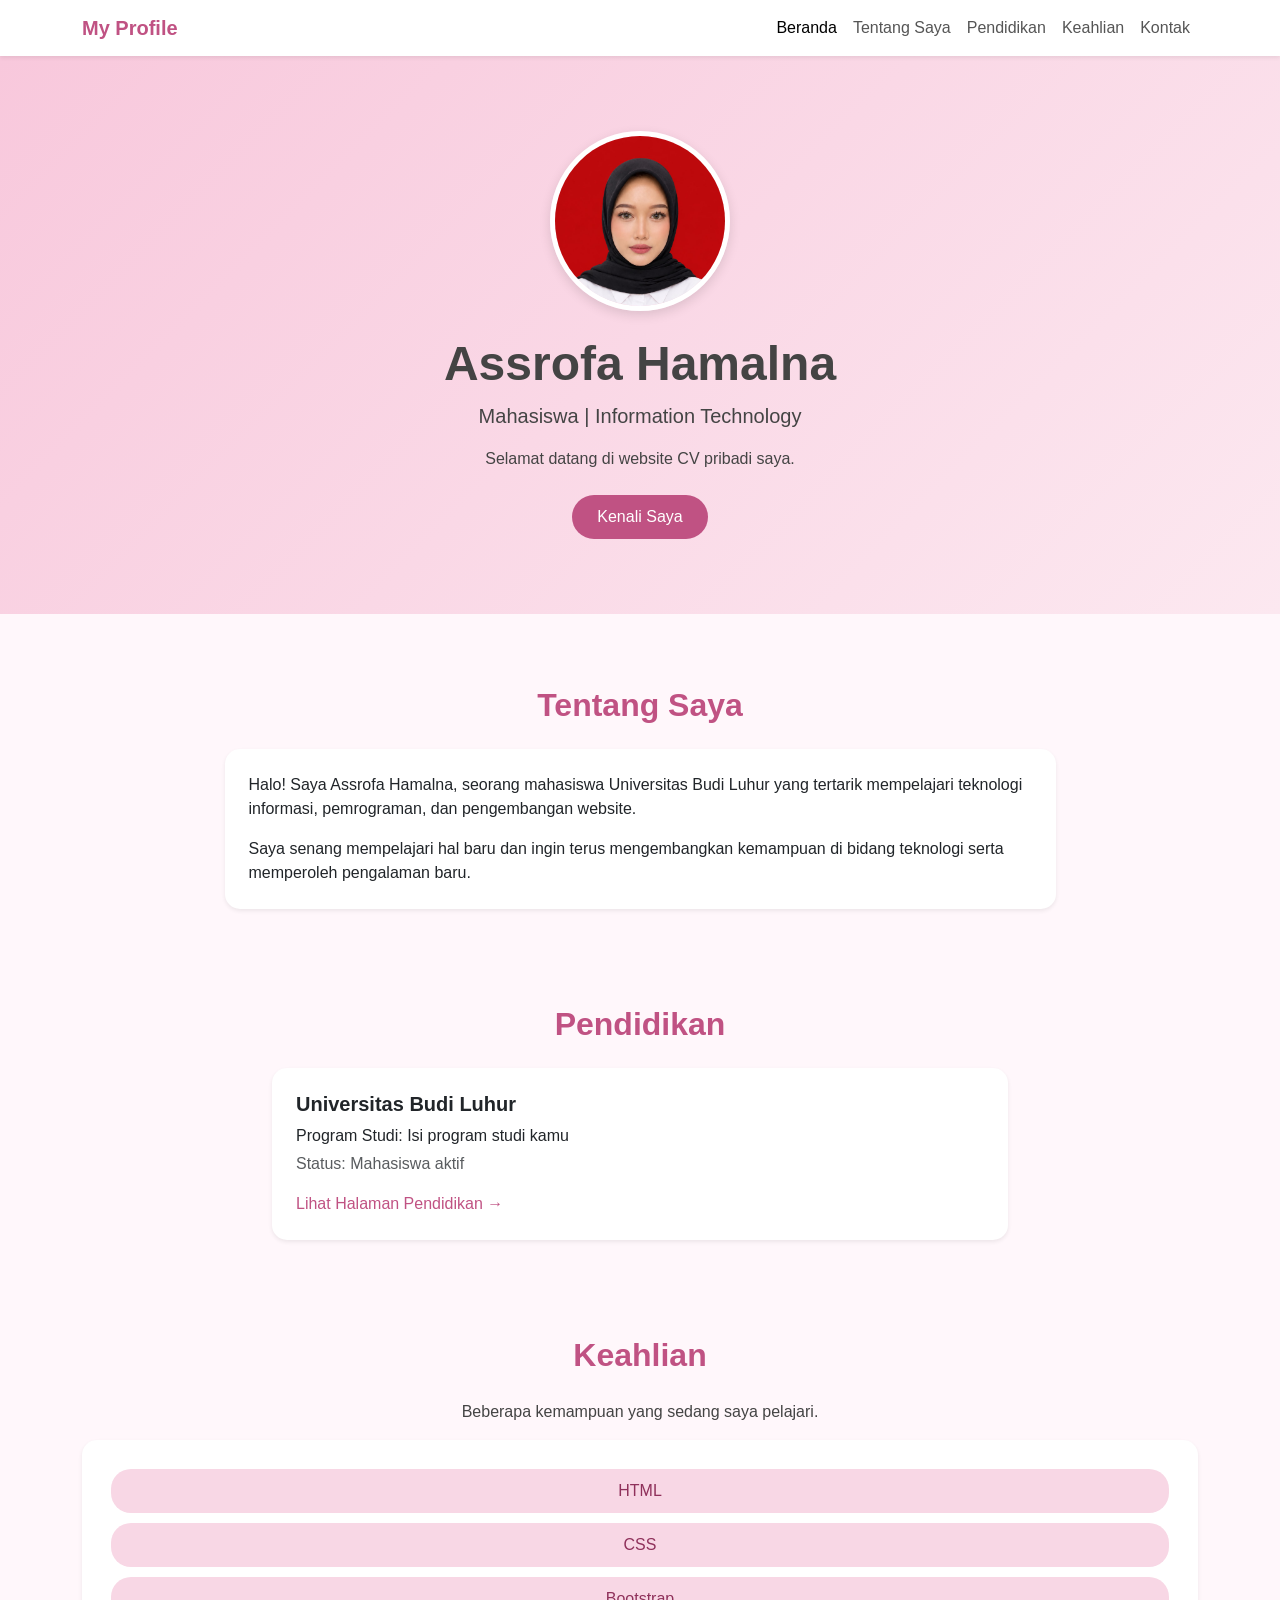
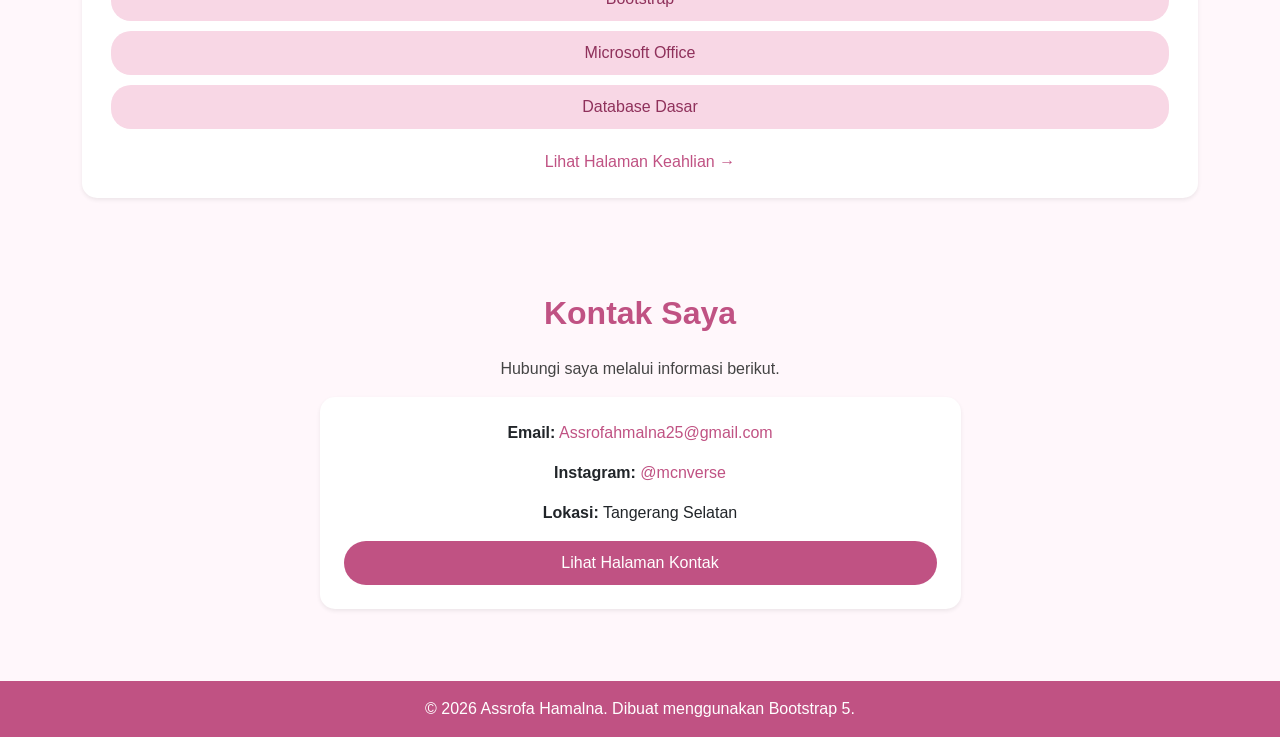
==== index.html @ 2a49f91e "Simpan project CV Bootstrap" ====
<!DOCTYPE html>
<html lang="id">
<head>
    <meta charset="UTF-8">
    <meta name="viewport" content="width=device-width, initial-scale=1.0">

    <title>CV - Assrofa Hamalna</title>

    <!-- Bootstrap 5 CSS -->
    <link href="bootstrap/css/bootstrap.min.css" rel="stylesheet">

    <style>
        body {
            background-color: #fff7fb;
            font-family: Arial, sans-serif;
            color: #444;
        }

        /* Navbar */
        .navbar {
            background-color: #ffffff;
        }

        .navbar-brand {
            color: #c05283;
            font-weight: bold;
        }

        .navbar-brand:hover {
            color: #a63e6b;
        }

        .nav-link {
            color: #555;
            transition: 0.3s;
        }

        .nav-link:hover,
        .nav-link.active {
            color: #c05283;
        }

        /* Beranda */
        .hero {
            background: linear-gradient(135deg, #f8c8dc, #fce8f0);
            padding: 75px 0;
        }

        .profile-img {
            width: 180px;
            height: 180px;
            object-fit: cover;
            object-position: center top;
            border-radius: 50%;
            border: 5px solid #ffffff;
            box-shadow: 0 4px 12px rgba(0, 0, 0, 0.12);
        }

        /* Judul bagian */
        .section-title {
            color: #c05283;
            font-weight: bold;
            margin-bottom: 25px;
        }

        /* Kartu */
        .card {
            border: none;
            border-radius: 15px;
        }

        /* Tombol */
        .btn-pink {
            background-color: #c05283;
            color: #ffffff;
            border: none;
            border-radius: 25px;
            padding: 10px 25px;
            transition: 0.3s;
        }

        .btn-pink:hover {
            background-color: #a63e6b;
            color: #ffffff;
        }

        /* Keahlian */
        .skill-badge {
            display: inline-block;
            background-color: #f8d7e5;
            color: #8f315b;
            padding: 10px 15px;
            border-radius: 20px;
            margin: 5px;
        }

        /* Link dalam kartu */
        .card a:not(.btn) {
            color: #c05283;
            text-decoration: none;
        }

        .card a:not(.btn):hover {
            color: #a63e6b;
            text-decoration: underline;
        }

        /* Footer */
        footer {
            background-color: #c05283;
            color: #ffffff;
        }

        html {
            scroll-behavior: smooth;
            scroll-padding-top: 80px;
        }

        /* Tampilan HP */
        @media (max-width: 576px) {
            .hero {
                padding: 50px 15px;
            }

            .profile-img {
                width: 150px;
                height: 150px;
            }

            .hero h1 {
                font-size: 30px;
            }
        }
    </style>
</head>

<body>

    <!-- Navbar -->
    <nav class="navbar navbar-expand-lg navbar-light shadow-sm sticky-top">
        <div class="container">

            <a class="navbar-brand" href="index.html">
                My Profile
            </a>

            <button class="navbar-toggler" type="button"
                data-bs-toggle="collapse"
                data-bs-target="#menuNavbar"
                aria-controls="menuNavbar"
                aria-expanded="false"
                aria-label="Buka menu navigasi">

                <span class="navbar-toggler-icon"></span>
            </button>

            <div class="collapse navbar-collapse" id="menuNavbar">
                <ul class="navbar-nav ms-auto">

                    <li class="nav-item">
                        <a class="nav-link active" href="#beranda">
                            Beranda
                        </a>
                    </li>

                    <li class="nav-item">
                        <a class="nav-link" href="#tentang">
                            Tentang Saya
                        </a>
                    </li>

                    <li class="nav-item">
                        <a class="nav-link" href="pendidikan.html">
                            Pendidikan
                        </a>
                    </li>

                    <li class="nav-item">
                        <a class="nav-link" href="skill.html">
                            Keahlian
                        </a>
                    </li>

                    <li class="nav-item">
                        <a class="nav-link" href="kontak.html">
                            Kontak
                        </a>
                    </li>

                </ul>
            </div>
        </div>
    </nav>

    <!-- Beranda -->
    <header class="hero text-center" id="beranda">
        <div class="container">

            <!-- Foto Profil -->
            <img
                src="foto.jpeg"
                class="profile-img mb-4"
                alt="Foto profil Assrofa Hamalna">

            <h1 class="display-5 fw-bold">
                Assrofa Hamalna
            </h1>

            <p class="lead">
                Mahasiswa | Information Technology
            </p>

            <p class="mb-4">
                Selamat datang di website CV pribadi saya.
            </p>

            <a href="#tentang" class="btn btn-pink">
                Kenali Saya
            </a>

        </div>
    </header>

    <!-- Tentang Saya -->
    <section class="container my-5 py-4" id="tentang">

        <div class="text-center">
            <h2 class="section-title">
                Tentang Saya
            </h2>
        </div>

        <div class="row justify-content-center">
            <div class="col-md-9">

                <div class="card shadow-sm p-4">
                    <p>
                        Halo! Saya Assrofa Hamalna, seorang mahasiswa
                        Universitas Budi Luhur yang tertarik mempelajari
                        teknologi informasi, pemrograman, dan
                        pengembangan website.
                    </p>

                    <p class="mb-0">
                        Saya senang mempelajari hal baru dan ingin terus
                        mengembangkan kemampuan di bidang teknologi
                        serta memperoleh pengalaman baru.
                    </p>
                </div>

            </div>
        </div>
    </section>

    <!-- Pendidikan -->
    <section class="container my-5 py-4" id="pendidikan">

        <div class="text-center">
            <h2 class="section-title">
                Pendidikan
            </h2>
        </div>

        <div class="row justify-content-center">
            <div class="col-md-8">

                <div class="card shadow-sm p-4">
                    <h5 class="fw-bold">
                        Universitas Budi Luhur
                    </h5>

                    <p class="mb-1">
                        Program Studi: Isi program studi kamu
                    </p>

                    <p class="text-muted mb-0">
                        Status: Mahasiswa aktif
                    </p>

                    <div class="mt-3">
                        <a href="pendidikan.html">
                            Lihat Halaman Pendidikan →
                        </a>
                    </div>
                </div>

            </div>
        </div>
    </section>

    <!-- Keahlian -->
    <section class="container my-5 py-4" id="keahlian">

        <div class="text-center">
            <h2 class="section-title">
                Keahlian
            </h2>

            <p>
                Beberapa kemampuan yang sedang saya pelajari.
            </p>
        </div>

        <div class="card shadow-sm p-4 text-center">

            <span class="skill-badge">HTML</span>
            <span class="skill-badge">CSS</span>
            <span class="skill-badge">Bootstrap</span>
            <span class="skill-badge">Microsoft Office</span>
            <span class="skill-badge">Database Dasar</span>

            <div class="mt-3">
                <a href="skill.html">
                    Lihat Halaman Keahlian →
                </a>
            </div>

        </div>
    </section>

    <!-- Kontak -->
    <section class="container my-5 py-4" id="kontak">

        <div class="text-center">
            <h2 class="section-title">
                Kontak Saya
            </h2>

            <p>
                Hubungi saya melalui informasi berikut.
            </p>
        </div>

        <div class="row justify-content-center">
            <div class="col-md-7">

                <div class="card shadow-sm p-4 text-center">

                    <p>
                        <strong>Email:</strong>
                        <a href="mailto:Assrofahmalna25@gmail.com">
                            Assrofahmalna25@gmail.com
                        </a>
                    </p>

                    <p>
                        <strong>Instagram:</strong>
                        <a href="https://www.instagram.com/mcnverse/"
                           target="_blank"
                           rel="noopener noreferrer">
                            @mcnverse
                        </a>
                    </p>

                    <p>
                        <strong>Lokasi:</strong>
                        Tangerang Selatan
                    </p>

                    <a href="kontak.html" class="btn btn-pink">
                        Lihat Halaman Kontak
                    </a>

                </div>

            </div>
        </div>
    </section>

    <!-- Footer -->
    <footer class="text-center py-3 mt-5">
        <div class="container">
            <p class="mb-0">
                &copy; 2026 Assrofa Hamalna.
                Dibuat menggunakan Bootstrap 5.
            </p>
        </div>
    </footer>

    <!-- Bootstrap 5 JavaScript -->
    <script src="https://cdn.jsdelivr.net/npm/bootstrap@5.3.3/dist/js/bootstrap.bundle.min.js"></script>

</body>
</html>
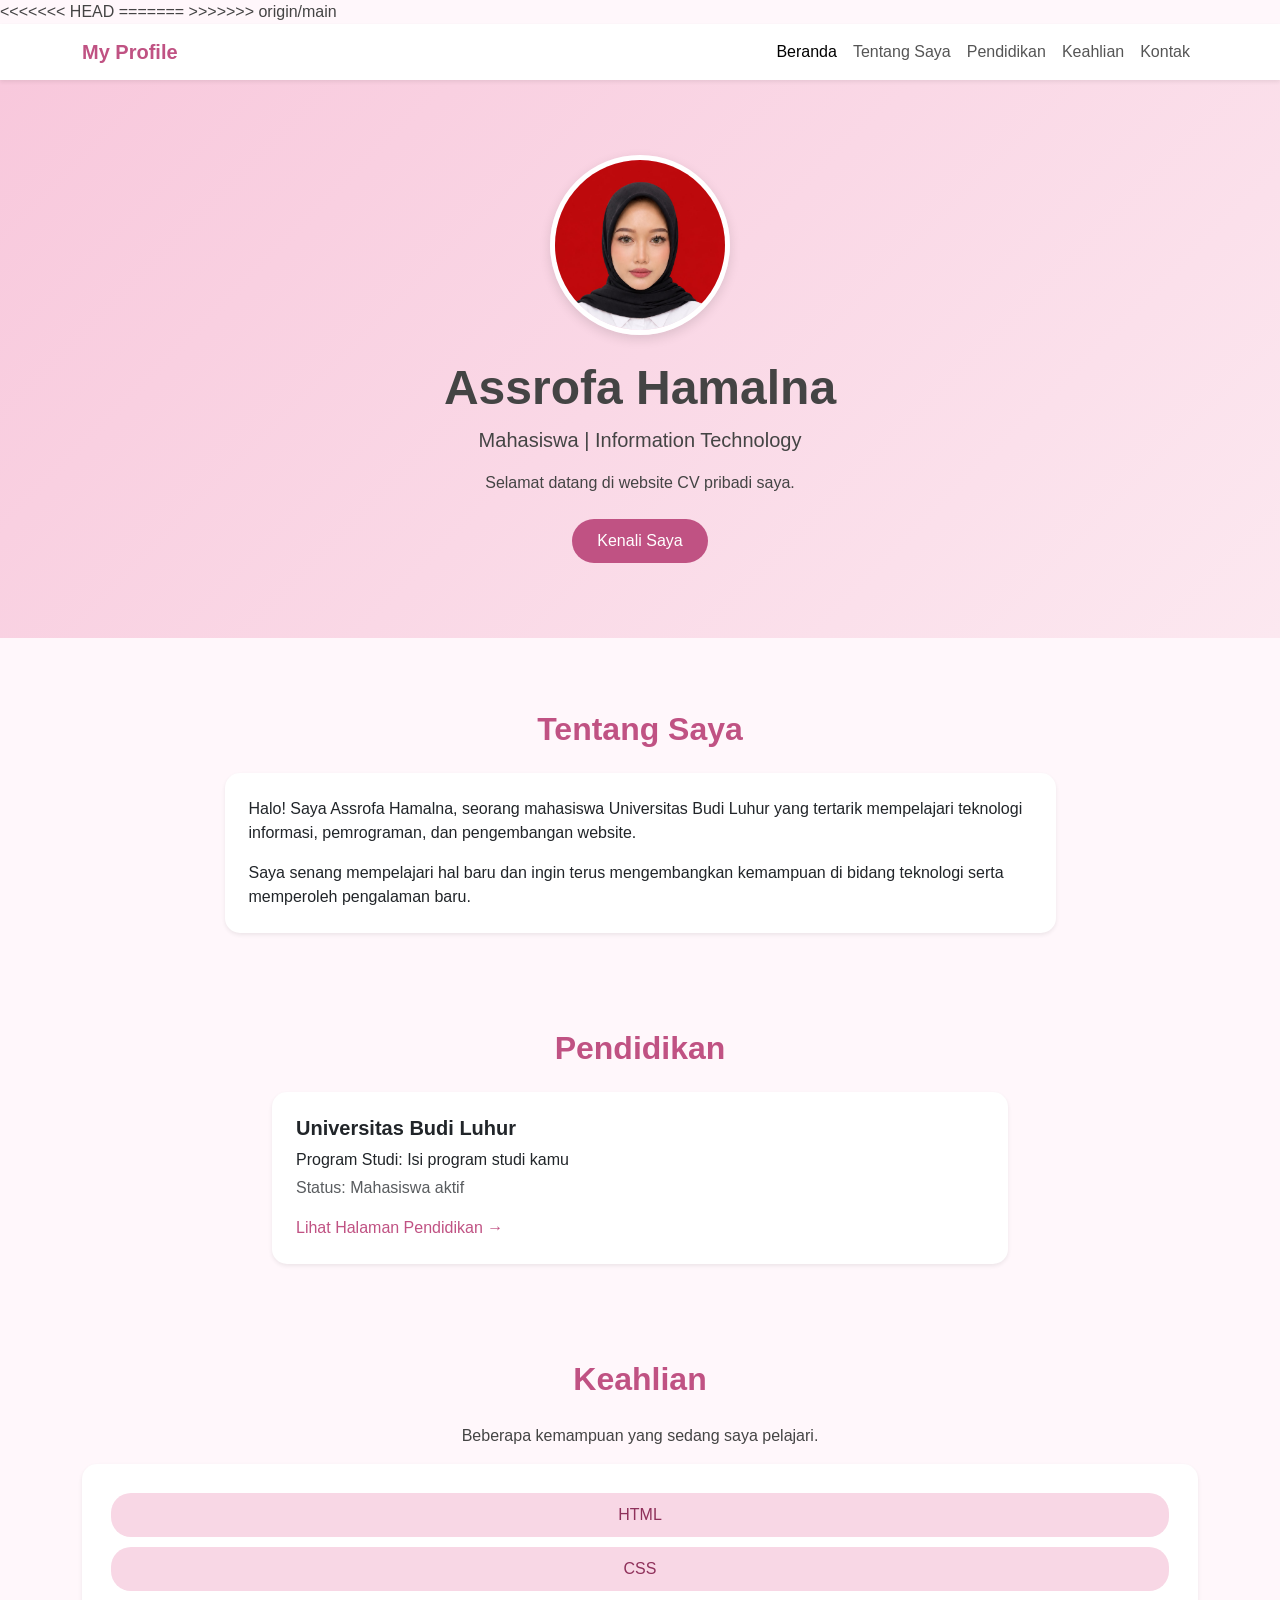
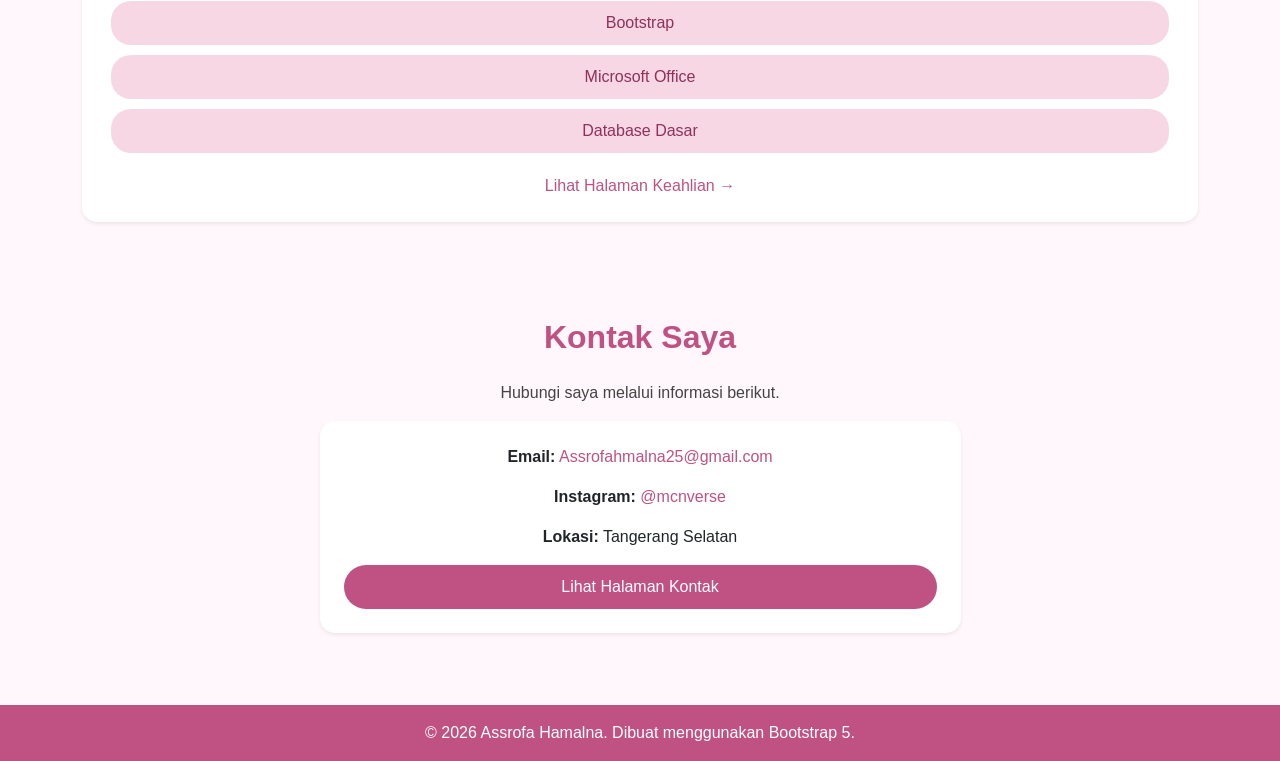
==== commit 80c7f9a8: "Gabungkan project CV dengan GitHub" ====
--- a/index.html
+++ b/index.html
@@ -8,7 +8,11 @@
     <title>CV - Assrofa Hamalna</title>
 
     <!-- Bootstrap 5 CSS -->
+<<<<<<< HEAD
     <link href="bootstrap/css/bootstrap.min.css" rel="stylesheet">
+=======
+    <link href="https://cdn.jsdelivr.net/npm/bootstrap@5.3.3/dist/css/bootstrap.min.css" rel="stylesheet">
+>>>>>>> origin/main
 
     <style>
         body {
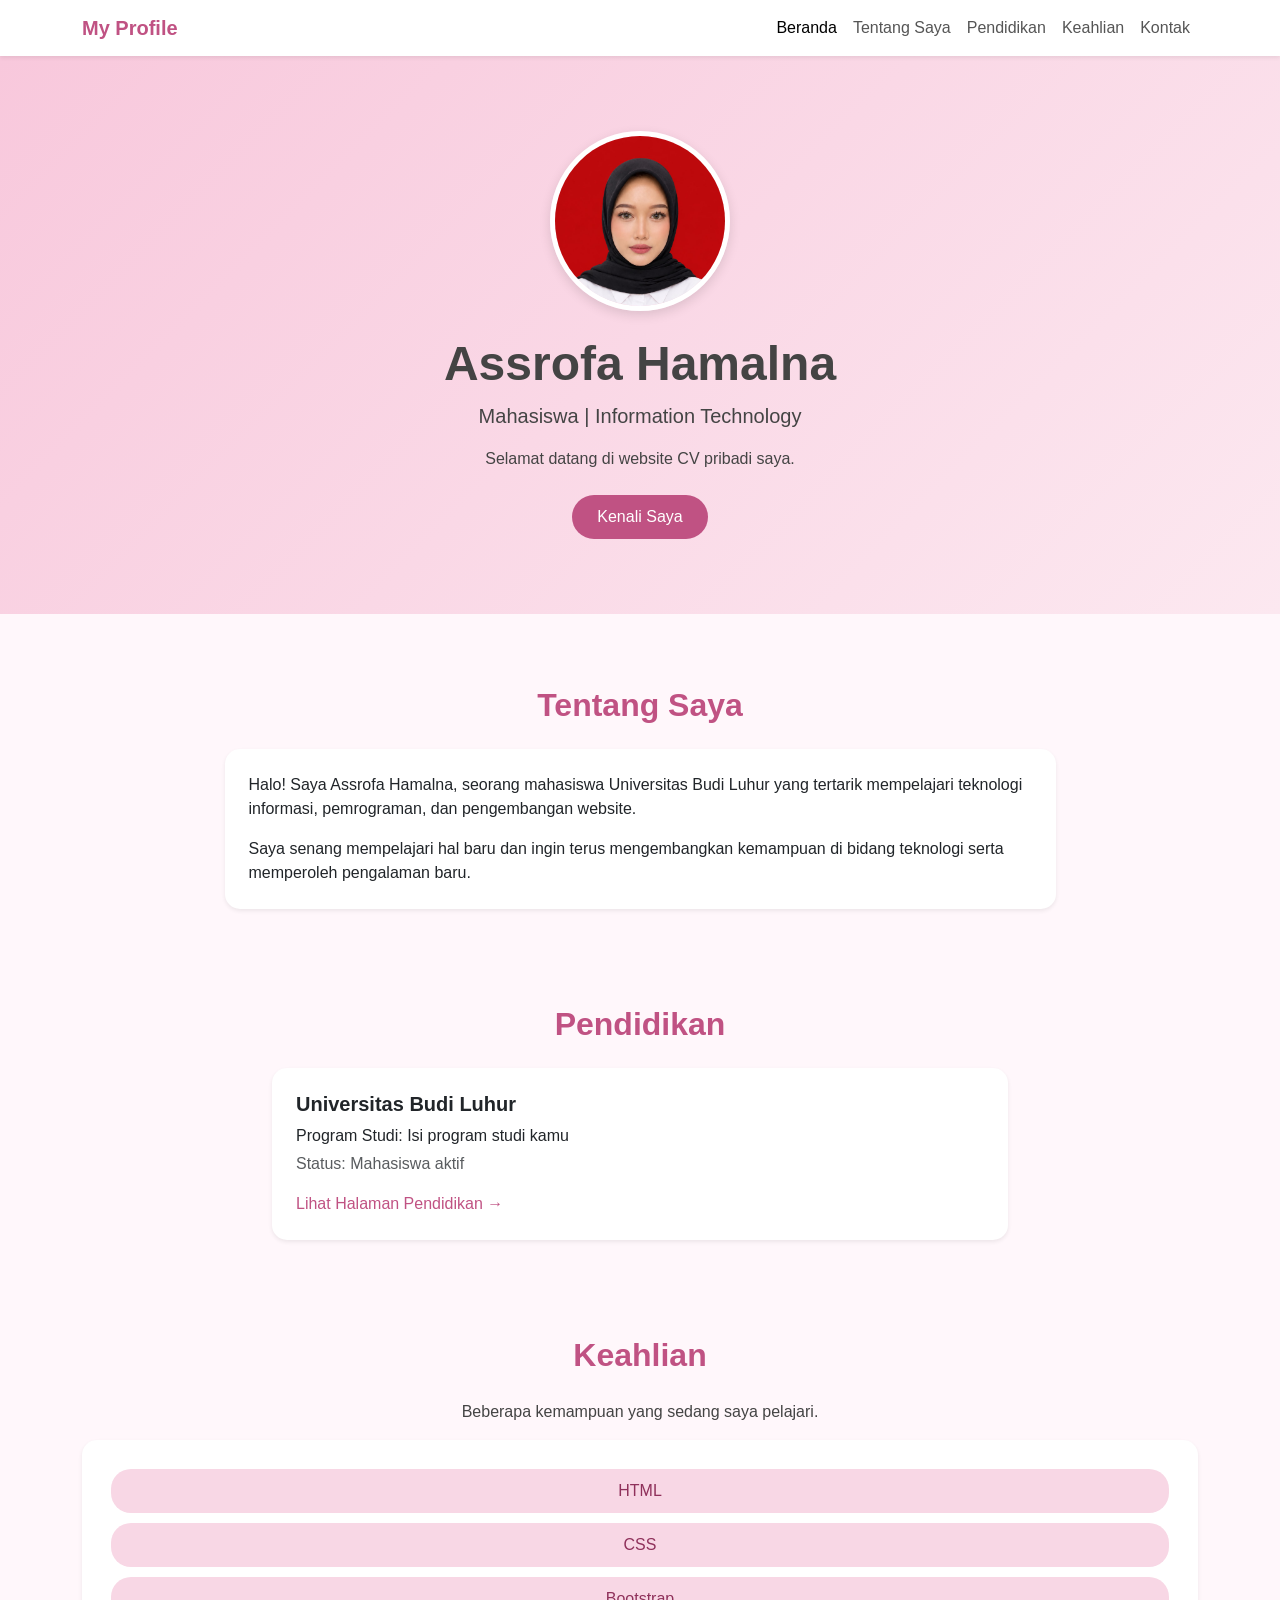
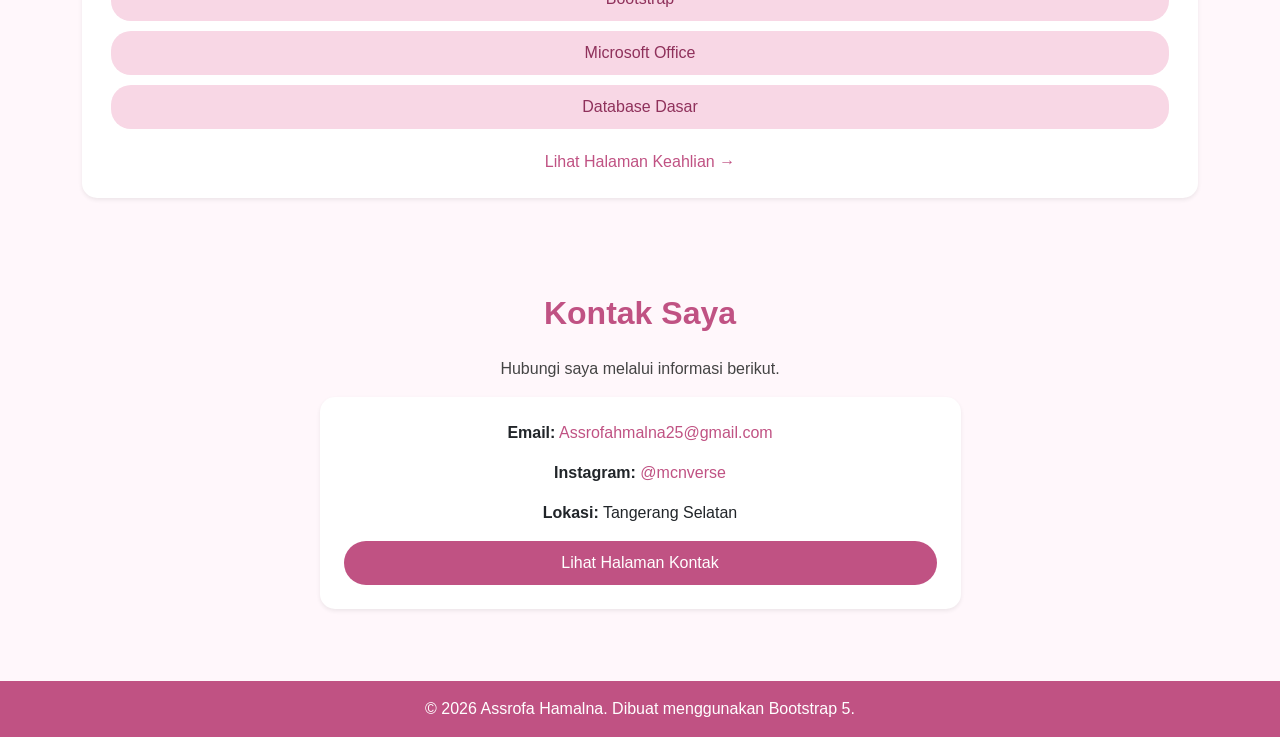
==== commit 4694ffc0: "Perbaiki index CV" ====
--- a/index.html
+++ b/index.html
@@ -7,12 +7,8 @@
 
     <title>CV - Assrofa Hamalna</title>
 
-    <!-- Bootstrap 5 CSS -->
-<<<<<<< HEAD
+    <!-- Bootstrap 5 CSS Lokal -->
     <link href="bootstrap/css/bootstrap.min.css" rel="stylesheet">
-=======
-    <link href="https://cdn.jsdelivr.net/npm/bootstrap@5.3.3/dist/css/bootstrap.min.css" rel="stylesheet">
->>>>>>> origin/main
 
     <style>
         body {
@@ -45,7 +41,7 @@
             color: #c05283;
         }
 
-        /* Beranda */
+        /* Bagian Beranda */
         .hero {
             background: linear-gradient(135deg, #f8c8dc, #fce8f0);
             padding: 75px 0;
@@ -351,8 +347,8 @@
                     <p>
                         <strong>Instagram:</strong>
                         <a href="https://www.instagram.com/mcnverse/"
-                           target="_blank"
-                           rel="noopener noreferrer">
+                            target="_blank"
+                            rel="noopener noreferrer">
                             @mcnverse
                         </a>
                     </p>
@@ -382,8 +378,8 @@
         </div>
     </footer>
 
-    <!-- Bootstrap 5 JavaScript -->
-    <script src="https://cdn.jsdelivr.net/npm/bootstrap@5.3.3/dist/js/bootstrap.bundle.min.js"></script>
+    <!-- Bootstrap 5 JavaScript Lokal -->
+    <script src="bootstrap/js/bootstrap.bundle.min.js"></script>
 
 </body>
 </html>
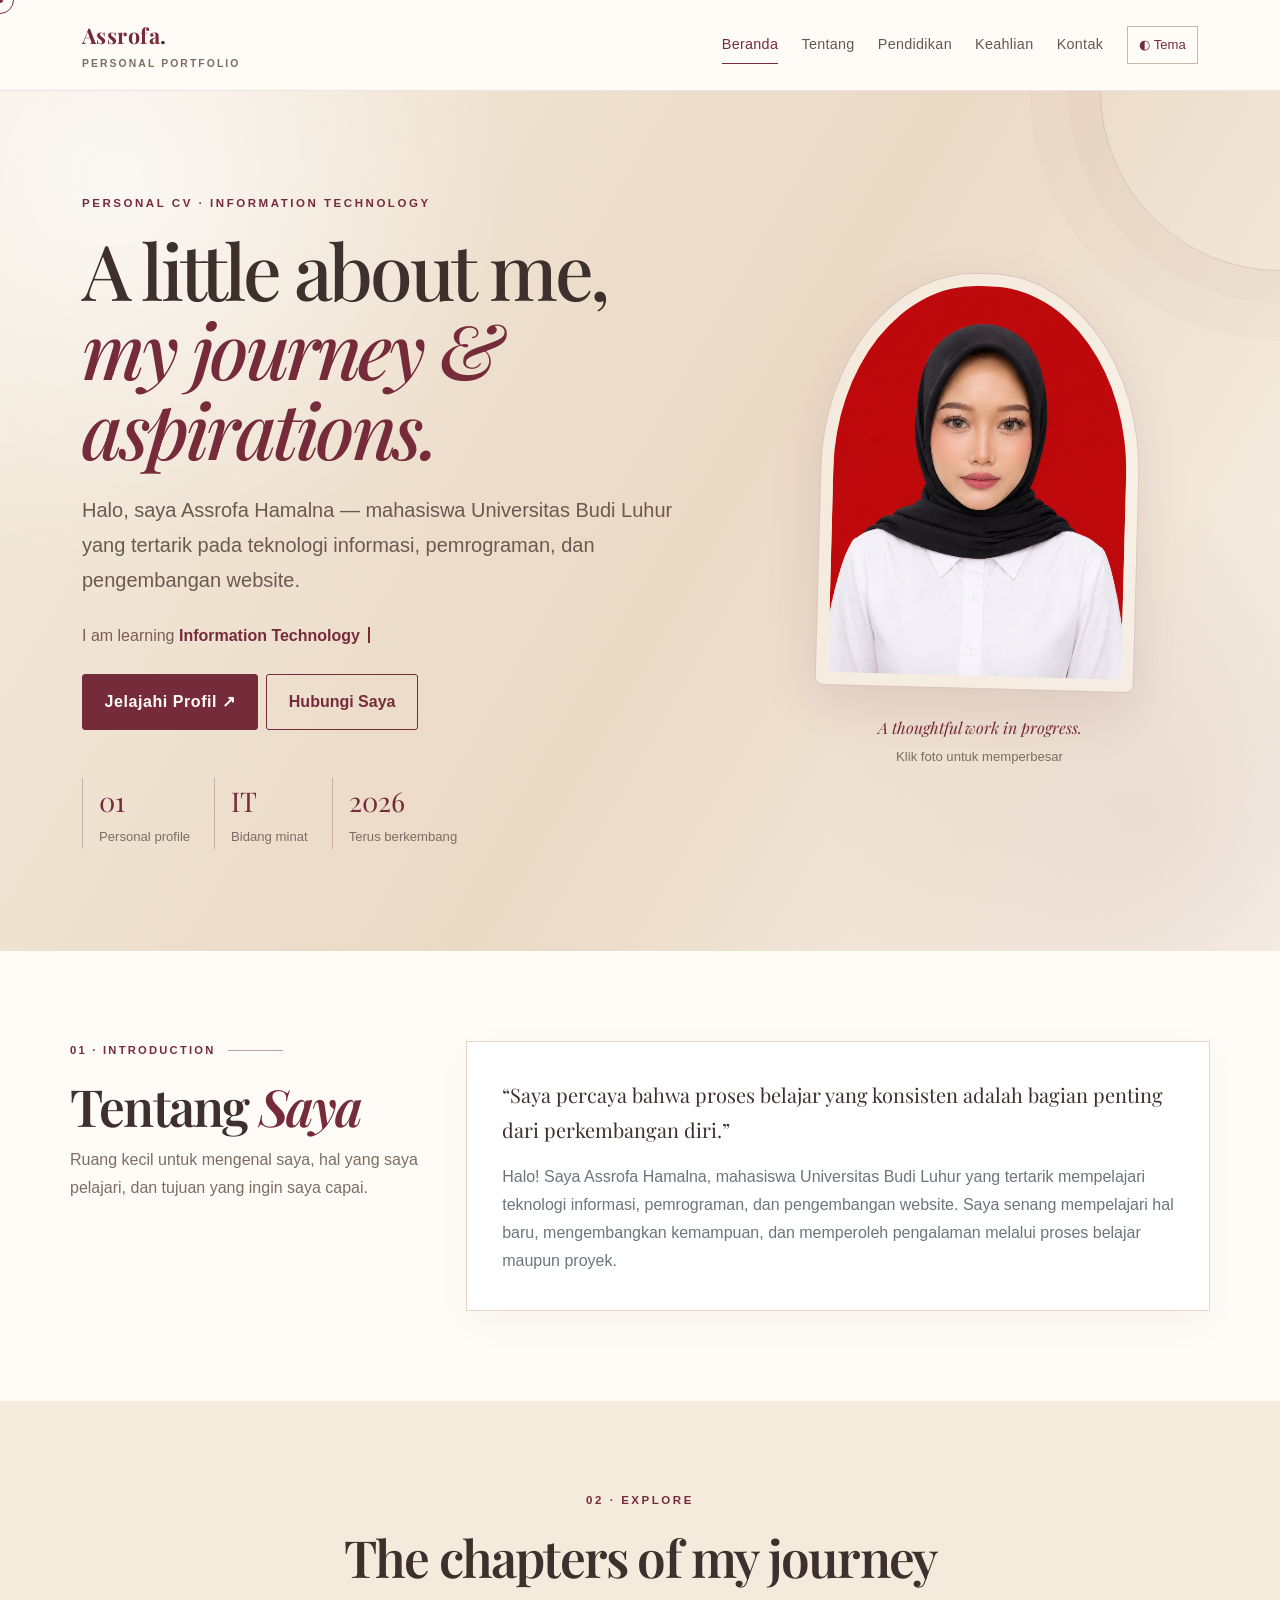
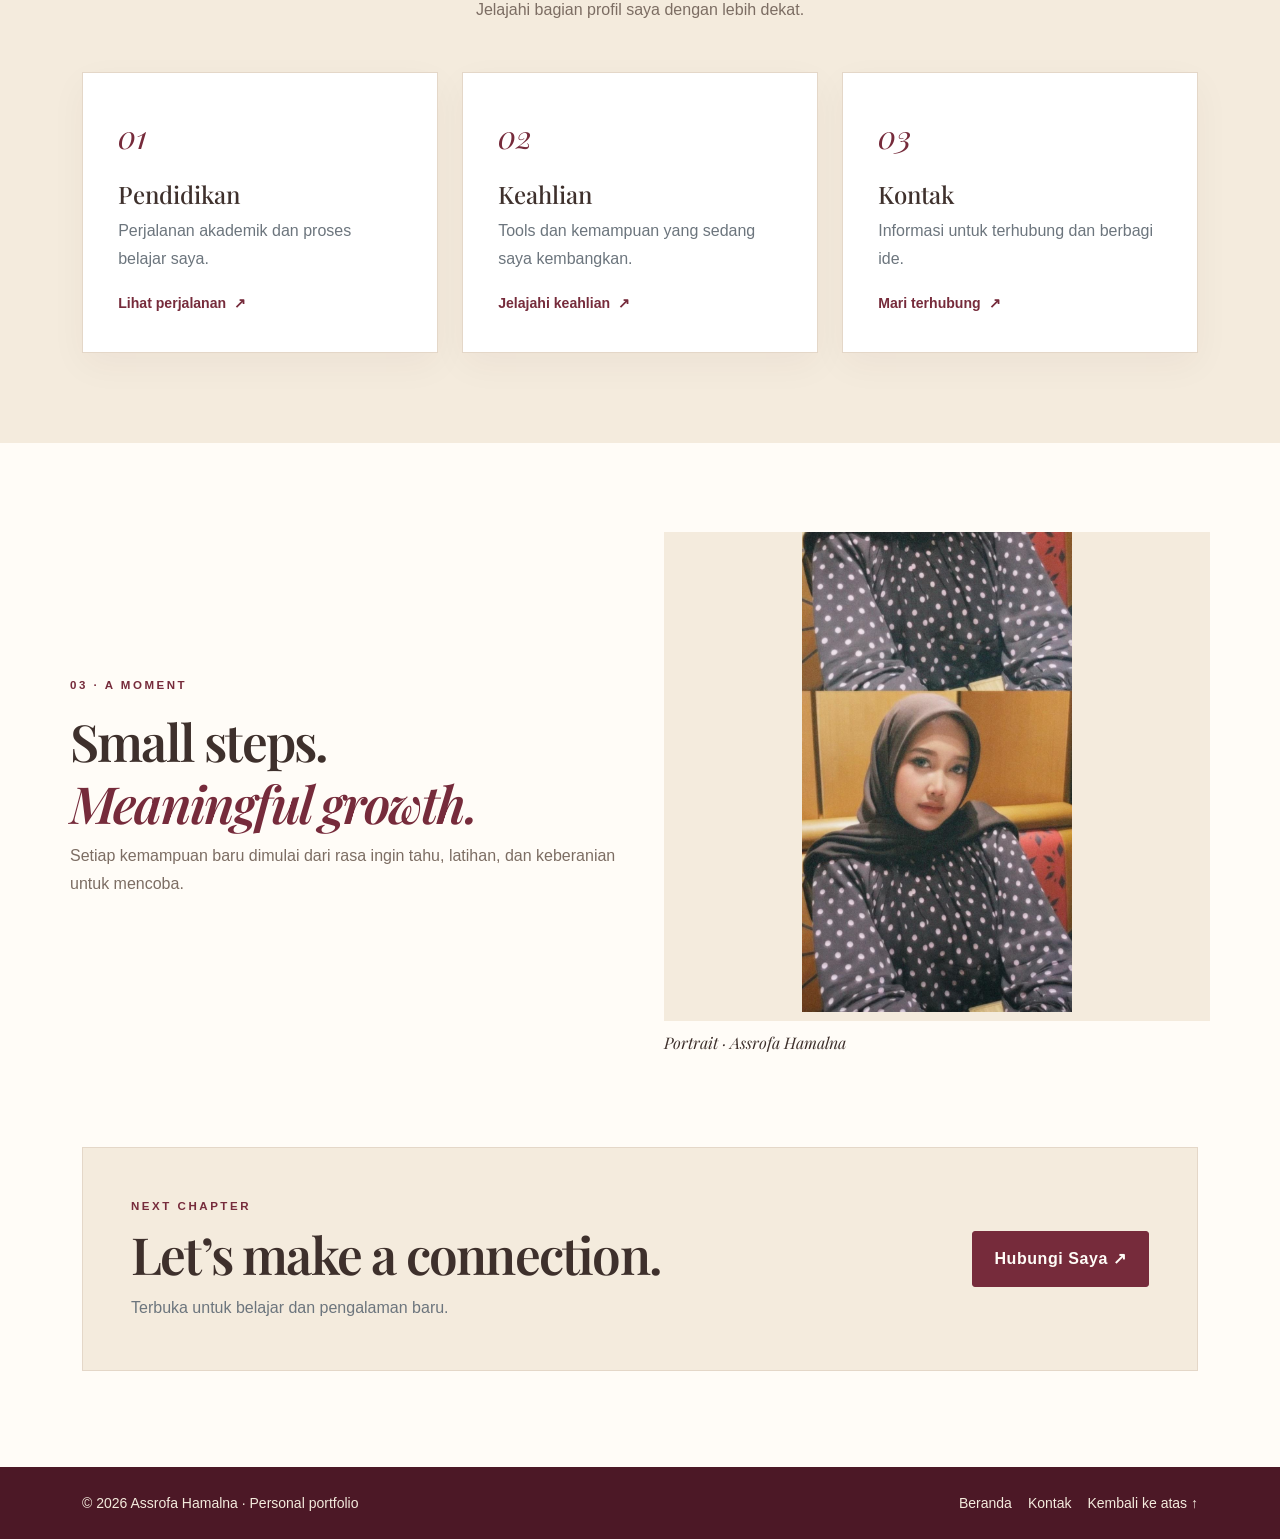
==== commit fbc40900: "Update desain CV Burgundy Editorial" ====
--- a/index.html
+++ b/index.html
@@ -1,385 +1,1267 @@
-
 <!DOCTYPE html>
 <html lang="id">
+
 <head>
     <meta charset="UTF-8">
-    <meta name="viewport" content="width=device-width, initial-scale=1.0">
-
-    <title>CV - Assrofa Hamalna</title>
-
-    <!-- Bootstrap 5 CSS Lokal -->
+    <meta name="viewport" content="width=device-width, initial-scale=1">
+    <meta name="theme-color" content="#762b3b">
+    <meta name="description" content="CV dan portofolio pribadi Assrofa Hamalna.">
+    <title>Beranda | Assrofa Hamalna</title>
+
+    <link rel="preconnect" href="https://fonts.googleapis.com">
+    <link rel="preconnect" href="https://fonts.gstatic.com" crossorigin>
+    <link href="https://fonts.googleapis.com/css2?family=Playfair+Display:ital,wght@0,400;0,500;0,600;0,700;1,400;1,500;1,600&display=swap" rel="stylesheet">
     <link href="bootstrap/css/bootstrap.min.css" rel="stylesheet">
 
     <style>
-        body {
-            background-color: #fff7fb;
-            font-family: Arial, sans-serif;
-            color: #444;
-        }
-
-        /* Navbar */
-        .navbar {
-            background-color: #ffffff;
-        }
-
-        .navbar-brand {
-            color: #c05283;
-            font-weight: bold;
-        }
-
-        .navbar-brand:hover {
-            color: #a63e6b;
-        }
-
-        .nav-link {
-            color: #555;
-            transition: 0.3s;
-        }
-
-        .nav-link:hover,
-        .nav-link.active {
-            color: #c05283;
-        }
-
-        /* Bagian Beranda */
-        .hero {
-            background: linear-gradient(135deg, #f8c8dc, #fce8f0);
-            padding: 75px 0;
-        }
-
-        .profile-img {
-            width: 180px;
-            height: 180px;
-            object-fit: cover;
-            object-position: center top;
-            border-radius: 50%;
-            border: 5px solid #ffffff;
-            box-shadow: 0 4px 12px rgba(0, 0, 0, 0.12);
-        }
-
-        /* Judul bagian */
-        .section-title {
-            color: #c05283;
-            font-weight: bold;
-            margin-bottom: 25px;
-        }
-
-        /* Kartu */
-        .card {
-            border: none;
-            border-radius: 15px;
-        }
-
-        /* Tombol */
-        .btn-pink {
-            background-color: #c05283;
-            color: #ffffff;
-            border: none;
-            border-radius: 25px;
-            padding: 10px 25px;
-            transition: 0.3s;
-        }
-
-        .btn-pink:hover {
-            background-color: #a63e6b;
-            color: #ffffff;
-        }
-
-        /* Keahlian */
-        .skill-badge {
-            display: inline-block;
-            background-color: #f8d7e5;
-            color: #8f315b;
-            padding: 10px 15px;
-            border-radius: 20px;
-            margin: 5px;
-        }
-
-        /* Link dalam kartu */
-        .card a:not(.btn) {
-            color: #c05283;
-            text-decoration: none;
-        }
-
-        .card a:not(.btn):hover {
-            color: #a63e6b;
-            text-decoration: underline;
-        }
-
-        /* Footer */
-        footer {
-            background-color: #c05283;
-            color: #ffffff;
+        /* ==========================================================
+           VARIABEL & RESET
+        ========================================================== */
+        :root {
+            --wine: #762b3b;
+            --wine-dark: #4c1826;
+            --wine-soft: #914b59;
+            --beige: #f4ebdd;
+            --beige-deep: #e4d2bc;
+            --ivory: #fffcf7;
+            --ink: #3e302c;
+            --muted: #7c6d63;
+            --line: #e4d7c8;
+            --shadow: 0 20px 55px rgba(76, 24, 38, .10);
+        }
+
+        * {
+            box-sizing: border-box;
         }
 
         html {
             scroll-behavior: smooth;
-            scroll-padding-top: 80px;
-        }
-
-        /* Tampilan HP */
-        @media (max-width: 576px) {
+            scroll-padding-top: 92px;
+        }
+
+        body {
+            background: var(--ivory);
+            color: var(--ink);
+            font-family: Arial, sans-serif;
+            line-height: 1.75;
+            overflow-x: hidden;
+        }
+
+        h1,
+        h2,
+        h3,
+        h4,
+        .editorial,
+        .navbar-brand {
+            font-family: 'Playfair Display', Georgia, serif;
+        }
+
+        a {
+            color: var(--wine);
+            text-underline-offset: 4px;
+        }
+
+        a:hover {
+            color: var(--wine-dark);
+        }
+
+        ::selection {
+            background: var(--wine);
+            color: var(--ivory);
+        }
+
+        /* ==========================================================
+           NAVBAR
+        ========================================================== */
+        .navbar {
+            background: rgba(255, 252, 247, .91);
+            backdrop-filter: blur(16px);
+            border-bottom: 1px solid rgba(118, 43, 59, .12);
+            transition: box-shadow .3s;
+        }
+
+        .navbar.scrolled {
+            box-shadow: 0 8px 30px rgba(76, 24, 38, .09);
+        }
+
+        .navbar-brand {
+            font-weight: 700;
+            letter-spacing: .02em;
+            color: var(--wine) !important;
+            font-size: 1.35rem;
+        }
+
+        .brand-mark {
+            font-family: Arial, sans-serif;
+            font-size: .65rem;
+            letter-spacing: .2em;
+            display: block;
+            color: var(--muted);
+            font-weight: 600;
+        }
+
+        .nav-link {
+            color: #67564e !important;
+            font-size: .9rem;
+            letter-spacing: .02em;
+            position: relative;
+            margin-left: .45rem;
+        }
+
+        .nav-link:after {
+            content: "";
+            position: absolute;
+            left: .5rem;
+            right: .5rem;
+            bottom: .1rem;
+            height: 1px;
+            background: var(--wine);
+            transform: scaleX(0);
+            transform-origin: left;
+            transition: transform .25s;
+        }
+
+        .nav-link:hover:after,
+        .nav-link.active:after {
+            transform: scaleX(1);
+        }
+
+        .nav-link.active {
+            color: var(--wine) !important;
+        }
+
+        /* ==========================================================
+           HERO
+        ========================================================== */
+        .hero {
+            position: relative;
+            overflow: hidden;
+            background: linear-gradient(120deg, #f4ebdd 0%, #ead9c5 54%, #f8f2e9 100%);
+            padding: clamp(4rem, 8vw, 7rem) 0;
+        }
+
+        .hero:before {
+            content: "";
+            position: absolute;
+            inset: 0;
+            background:
+                radial-gradient(circle at 9% 10%, rgba(255, 255, 255, .7), transparent 28%),
+                radial-gradient(circle at 90% 85%, rgba(118, 43, 59, .08), transparent 24%);
+            pointer-events: none;
+        }
+
+        .hero:after {
+            content: "";
+            position: absolute;
+            width: 360px;
+            height: 360px;
+            border: 1px solid rgba(118, 43, 59, .16);
+            border-radius: 50%;
+            right: -180px;
+            top: -180px;
+            box-shadow:
+                0 0 0 32px rgba(118, 43, 59, .025),
+                0 0 0 70px rgba(118, 43, 59, .025);
+            pointer-events: none;
+        }
+
+        .eyebrow,
+        .kicker {
+            font-family: Arial, sans-serif;
+            text-transform: uppercase;
+            letter-spacing: .22em;
+            font-size: .72rem;
+            font-weight: 700;
+            color: var(--wine);
+        }
+
+        .hero h1 {
+            font-size: clamp(2.8rem, 6vw, 5.6rem);
+            line-height: 1.04;
+            letter-spacing: -.045em;
+            color: var(--ink);
+        }
+
+        .hero h1 em {
+            color: var(--wine);
+            font-weight: 500;
+        }
+
+        .hero .lead {
+            color: #6c594f;
+            max-width: 600px;
+        }
+
+        /* ==========================================================
+           FOTO PROFIL
+        ========================================================== */
+        .profile-frame {
+            display: inline-block;
+            position: relative;
+            padding: 12px;
+            border: 1px solid rgba(118, 43, 59, .2);
+            border-radius: 48% 48% 8px 8px;
+            background: rgba(255, 252, 247, .45);
+            transform: rotate(1.5deg);
+            box-shadow: var(--shadow);
+        }
+
+        .profile-img {
+            width: min(100%, 310px);
+            height: 390px;
+            object-fit: cover;
+            object-position: center 18%;
+            border-radius: 48% 48% 5px 5px;
+            display: block;
+        }
+
+        .profile-caption {
+            font-family: 'Playfair Display', Georgia, serif;
+            font-style: italic;
+            color: var(--wine);
+            font-size: 1rem;
+        }
+
+        /* ==========================================================
+           TOMBOL
+        ========================================================== */
+        .btn-wine {
+            background: var(--wine);
+            color: var(--ivory);
+            border: 1px solid var(--wine);
+            border-radius: 3px;
+            padding: .82rem 1.35rem;
+            font-weight: 700;
+            letter-spacing: .035em;
+            text-decoration: none;
+            transition: transform .25s, background .25s, box-shadow .25s;
+        }
+
+        .btn-wine:hover {
+            background: var(--wine-dark);
+            color: white;
+            transform: translateY(-3px);
+            box-shadow: 0 12px 24px rgba(76, 24, 38, .2);
+        }
+
+        .btn-outline-wine {
+            border: 1px solid var(--wine);
+            color: var(--wine);
+            border-radius: 3px;
+            padding: .82rem 1.35rem;
+            text-decoration: none;
+            font-weight: 700;
+            transition: all .25s;
+        }
+
+        .btn-outline-wine:hover {
+            background: var(--wine);
+            color: white;
+            transform: translateY(-3px);
+        }
+
+        /* ==========================================================
+           SECTION & JUDUL
+        ========================================================== */
+        .section-pad {
+            padding: clamp(3.5rem, 7vw, 6rem) 0;
+        }
+
+        .section-title {
+            font-size: clamp(2rem, 4vw, 3.2rem);
+            letter-spacing: -.035em;
+            font-weight: 600;
+            color: var(--ink);
+        }
+
+        .section-intro {
+            color: var(--muted);
+            max-width: 640px;
+        }
+
+        .rule-label {
+            display: flex;
+            align-items: center;
+            gap: 12px;
+            color: var(--wine);
+            font-size: .7rem;
+            font-weight: 700;
+            letter-spacing: .2em;
+            text-transform: uppercase;
+        }
+
+        .rule-label:after {
+            content: "";
+            height: 1px;
+            width: 55px;
+            background: var(--wine);
+            opacity: .45;
+        }
+
+        /* ==========================================================
+           KARTU
+        ========================================================== */
+        .editorial-card {
+            background: white;
+            border: 1px solid var(--line);
+            padding: clamp(1.4rem, 3vw, 2.2rem);
+            height: 100%;
+            box-shadow: 0 12px 35px rgba(76, 24, 38, .045);
+            transition: transform .35s, box-shadow .35s, border-color .35s;
+        }
+
+        .editorial-card:hover {
+            transform: translateY(-7px);
+            box-shadow: var(--shadow);
+            border-color: #c8a9a2;
+        }
+
+        .card-index {
+            font-family: 'Playfair Display', Georgia, serif;
+            color: var(--wine);
+            font-size: 2rem;
+            font-style: italic;
+        }
+
+        .card-link {
+            font-size: .88rem;
+            font-weight: 700;
+            text-decoration: none;
+            display: inline-flex;
+            gap: .5rem;
+            align-items: center;
+        }
+
+        /* ==========================================================
+           STATISTIK, CHIP, FILTER
+        ========================================================== */
+        .stat-block {
+            border-left: 1px solid rgba(118, 43, 59, .28);
+            padding-left: 1rem;
+        }
+
+        .stat-value {
+            font-family: 'Playfair Display', Georgia, serif;
+            font-size: 1.7rem;
+            color: var(--wine);
+        }
+
+        .small-muted {
+            font-size: .82rem;
+            color: var(--muted);
+        }
+
+        .skill-chip {
+            display: inline-block;
+            border: 1px solid #d8c5b4;
+            background: #f7efe5;
+            color: #6b3a43;
+            padding: .45rem .85rem;
+            margin: .22rem;
+            border-radius: 2px;
+            font-size: .85rem;
+            transition: all .22s;
+        }
+
+        .skill-chip:hover {
+            background: var(--wine);
+            color: white;
+            transform: translateY(-2px);
+        }
+
+        .filter-btn {
+            border: 1px solid #cbb7a8;
+            background: transparent;
+            color: var(--wine);
+            padding: .45rem .9rem;
+            margin: .2rem;
+            font-size: .82rem;
+        }
+
+        .filter-btn.active,
+        .filter-btn:hover {
+            background: var(--wine);
+            color: white;
+        }
+
+        /* ==========================================================
+           TIMELINE
+        ========================================================== */
+        .timeline {
+            border-left: 1px solid #c9aeb0;
+            margin-left: .45rem;
+            padding-left: 1.5rem;
+        }
+
+        .timeline-item {
+            position: relative;
+            padding: 0 0 1.7rem;
+        }
+
+        .timeline-item:before {
+            content: "";
+            position: absolute;
+            left: -1.91rem;
+            top: .45rem;
+            width: 11px;
+            height: 11px;
+            border-radius: 50%;
+            background: var(--wine);
+            box-shadow: 0 0 0 5px #f1e5dc;
+        }
+
+        /* ==========================================================
+           GALERI
+        ========================================================== */
+        .gallery-thumb {
+            display: block;
+            width: 100%;
+            max-width: 420px;
+            height: 480px;
+            max-height: 60vh;
+            object-fit: contain;
+            object-position: center;
+            margin: 0 auto;
+            cursor: zoom-in;
+            transition: transform .5s, filter .5s;
+        }
+
+        .gallery-wrap {
+            overflow: hidden;
+            background: var(--beige);
+            position: relative;
+        }
+
+        .gallery-wrap:hover .gallery-thumb {
+            transform: scale(1.035);
+            filter: saturate(.85);
+        }
+
+        .gallery-caption {
+            font-family: 'Playfair Display', Georgia, serif;
+            font-style: italic;
+        }
+
+        /* ==========================================================
+           KONTAK & FORM
+        ========================================================== */
+        .contact-panel {
+            background: var(--beige);
+            border: 1px solid var(--line);
+            padding: clamp(1.5rem, 4vw, 3rem);
+        }
+
+        .form-control {
+            border-radius: 0;
+            border-color: #d9c8b7;
+            padding: .8rem;
+            background: #fffdf9;
+        }
+
+        .form-control:focus {
+            border-color: var(--wine-soft);
+            box-shadow: 0 0 0 .2rem rgba(118, 43, 59, .12);
+        }
+
+        /* ==========================================================
+           FOOTER
+        ========================================================== */
+        footer {
+            background: var(--wine-dark);
+            color: #f4ebdd;
+        }
+
+        footer a {
+            color: #f4ebdd;
+            text-decoration: none;
+        }
+
+        footer a:hover {
+            color: white;
+            text-decoration: underline;
+        }
+
+        /* ==========================================================
+           TOMBOL KEMBALI KE ATAS & PROGRESS BAR
+        ========================================================== */
+        .back-top {
+            position: fixed;
+            right: 20px;
+            bottom: 20px;
+            z-index: 1000;
+            width: 44px;
+            height: 44px;
+            border: 0;
+            background: var(--wine);
+            color: white;
+            display: none;
+            box-shadow: 0 8px 24px rgba(76, 24, 38, .2);
+        }
+
+        .back-top.show {
+            display: block;
+            animation: popIn .25s ease;
+        }
+
+        .scroll-progress {
+            position: fixed;
+            z-index: 1100;
+            left: 0;
+            top: 0;
+            height: 3px;
+            background: var(--wine);
+            width: 0;
+            transition: width .08s linear;
+        }
+
+        /* ==========================================================
+           KURSOR CUSTOM
+        ========================================================== */
+        .cursor-dot,
+        .cursor-ring {
+            position: fixed;
+            left: 0;
+            top: 0;
+            pointer-events: none;
+            z-index: 2000;
+            border-radius: 50%;
+            opacity: 0;
+            transform: translate(-50%, -50%);
+        }
+
+        .cursor-dot {
+            width: 6px;
+            height: 6px;
+            background: var(--wine);
+        }
+
+        .cursor-ring {
+            width: 28px;
+            height: 28px;
+            border: 1px solid var(--wine);
+            transition: width .2s, height .2s, background .2s;
+        }
+
+        body.cursor-ready .cursor-dot,
+        body.cursor-ready .cursor-ring {
+            opacity: 1;
+        }
+
+        body.cursor-ready a:hover~.cursor-ring {
+            width: 42px;
+            height: 42px;
+            background: rgba(118, 43, 59, .08);
+        }
+
+        /* ==========================================================
+           ANIMASI
+        ========================================================== */
+        .reveal {
+            opacity: 0;
+            transform: translateY(24px);
+            transition:
+                opacity .7s ease,
+                transform .7s cubic-bezier(.2, .7, .2, 1);
+        }
+
+        .reveal.visible {
+            opacity: 1;
+            transform: translateY(0);
+        }
+
+        .type-caret {
+            display: inline-block;
+            width: 2px;
+            height: 1em;
+            background: var(--wine);
+            vertical-align: -.1em;
+            margin-left: 4px;
+            animation: blink .8s steps(2, start) infinite;
+        }
+
+        @keyframes blink {
+            to {
+                visibility: hidden;
+            }
+        }
+
+        @keyframes popIn {
+            from {
+                opacity: 0;
+                transform: translateY(8px);
+            }
+
+            to {
+                opacity: 1;
+                transform: translateY(0);
+            }
+        }
+
+        /* ==========================================================
+           TOMBOL TEMA
+        ========================================================== */
+        .theme-toggle {
+            border: 1px solid #cbb7a8;
+            background: transparent;
+            color: var(--wine);
+            padding: .42rem .7rem;
+            font-size: .82rem;
+        }
+
+        /* ==========================================================
+           DARK MODE
+        ========================================================== */
+        body.dark-mode {
+            --ivory: #211a1a;
+            --ink: #f2e7dc;
+            --muted: #c1afa2;
+            --line: #4c3a39;
+            --beige: #332828;
+            --beige-deep: #463335;
+            --shadow: 0 20px 55px rgba(0, 0, 0, .24);
+            background: var(--ivory);
+            color: var(--ink);
+        }
+
+        body.dark-mode .navbar {
+            background: rgba(33, 26, 26, .93);
+        }
+
+        body.dark-mode .navbar-brand,
+        body.dark-mode .nav-link,
+        body.dark-mode .nav-link.active {
+            color: #ead8c9 !important;
+        }
+
+        body.dark-mode .hero {
+            background: linear-gradient(120deg, #34272a, #3e292f, #292222);
+        }
+
+        body.dark-mode .hero h1,
+        body.dark-mode .section-title {
+            color: #f2e7dc;
+        }
+
+        body.dark-mode .hero .lead {
+            color: #d1bfb1;
+        }
+
+        body.dark-mode .editorial-card,
+        body.dark-mode .contact-panel {
+            background: #2c2323;
+            border-color: #4c3a39;
+        }
+
+        body.dark-mode .skill-chip {
+            background: #39292d;
+            color: #ead8c9;
+            border-color: #64424a;
+        }
+
+        body.dark-mode .small-muted,
+        body.dark-mode .section-intro {
+            color: #c1afa2;
+        }
+
+        body.dark-mode .form-control {
+            background: #241d1d;
+            color: #f2e7dc;
+            border-color: #594344;
+        }
+
+        body.dark-mode footer {
+            background: #180f12;
+        }
+
+        /* ==========================================================
+           MEDIA QUERY
+        ========================================================== */
+        @media (pointer: fine) {
+            body.cursor-ready,
+            body.cursor-ready a,
+            body.cursor-ready button {
+                cursor: none;
+            }
+        }
+
+        @media (pointer: coarse) {
+            .cursor-dot,
+            .cursor-ring {
+                display: none;
+            }
+        }
+
+        @media (prefers-reduced-motion: reduce) {
+            *,
+            *:before,
+            *:after {
+                scroll-behavior: auto !important;
+                animation-duration: .01ms !important;
+                transition-duration: .01ms !important;
+            }
+
+            .reveal {
+                opacity: 1;
+                transform: none;
+            }
+        }
+
+        @media (max-width: 767px) {
+            .profile-img {
+                height: 310px;
+                width: min(72vw, 260px);
+            }
+
             .hero {
-                padding: 50px 15px;
-            }
-
-            .profile-img {
-                width: 150px;
-                height: 150px;
-            }
-
-            .hero h1 {
-                font-size: 30px;
+                padding: 3.5rem 0;
+            }
+
+            .stat-block {
+                padding-left: .65rem;
+            }
+
+            .cursor-dot,
+            .cursor-ring {
+                display: none;
             }
         }
     </style>
 </head>
 
-<body>
-
-    <!-- Navbar -->
-    <nav class="navbar navbar-expand-lg navbar-light shadow-sm sticky-top">
-        <div class="container">
+<body id="top">
+
+    <!-- ==========================================================
+         INDIKATOR & KURSOR
+    =========================================================== -->
+    <div class="scroll-progress" id="scrollProgress"></div>
+    <div class="cursor-dot" id="cursorDot"></div>
+    <div class="cursor-ring" id="cursorRing"></div>
+
+    <!-- ==========================================================
+         NAVBAR
+    =========================================================== -->
+    <nav class="navbar navbar-expand-lg sticky-top" id="siteNav">
+        <div class="container py-1">
 
             <a class="navbar-brand" href="index.html">
-                My Profile
+                Assrofa<span style="color:#3e302c">.</span>
+                <span class="brand-mark">PERSONAL PORTFOLIO</span>
             </a>
 
-            <button class="navbar-toggler" type="button"
-                data-bs-toggle="collapse"
-                data-bs-target="#menuNavbar"
-                aria-controls="menuNavbar"
-                aria-expanded="false"
-                aria-label="Buka menu navigasi">
-
+            <button class="navbar-toggler"
+                    type="button"
+                    data-bs-toggle="collapse"
+                    data-bs-target="#menuNavbar"
+                    aria-controls="menuNavbar"
+                    aria-expanded="false"
+                    aria-label="Buka menu">
                 <span class="navbar-toggler-icon"></span>
             </button>
 
             <div class="collapse navbar-collapse" id="menuNavbar">
-                <ul class="navbar-nav ms-auto">
+                <ul class="navbar-nav ms-auto align-items-lg-center">
 
                     <li class="nav-item">
-                        <a class="nav-link active" href="#beranda">
-                            Beranda
-                        </a>
+                        <a class="nav-link active" href="index.html">Beranda</a>
                     </li>
 
                     <li class="nav-item">
-                        <a class="nav-link" href="#tentang">
-                            Tentang Saya
-                        </a>
+                        <a class="nav-link" href="index.html#tentang">Tentang</a>
                     </li>
 
                     <li class="nav-item">
-                        <a class="nav-link" href="pendidikan.html">
-                            Pendidikan
-                        </a>
+                        <a class="nav-link" href="pendidikan.html">Pendidikan</a>
                     </li>
 
                     <li class="nav-item">
-                        <a class="nav-link" href="skill.html">
-                            Keahlian
-                        </a>
+                        <a class="nav-link" href="skill.html">Keahlian</a>
                     </li>
 
                     <li class="nav-item">
-                        <a class="nav-link" href="kontak.html">
-                            Kontak
-                        </a>
+                        <a class="nav-link" href="kontak.html">Kontak</a>
+                    </li>
+
+                    <li class="nav-item ms-lg-3">
+                        <button class="theme-toggle mt-2 mt-lg-0"
+                                id="themeToggle"
+                                type="button"
+                                aria-label="Ganti tema">◐ Tema</button>
                     </li>
 
                 </ul>
             </div>
+
         </div>
     </nav>
 
-    <!-- Beranda -->
-    <header class="hero text-center" id="beranda">
-        <div class="container">
-
-            <!-- Foto Profil -->
-            <img
-                src="foto.jpeg"
-                class="profile-img mb-4"
-                alt="Foto profil Assrofa Hamalna">
-
-            <h1 class="display-5 fw-bold">
-                Assrofa Hamalna
-            </h1>
-
-            <p class="lead">
-                Mahasiswa | Information Technology
-            </p>
-
-            <p class="mb-4">
-                Selamat datang di website CV pribadi saya.
-            </p>
-
-            <a href="#tentang" class="btn btn-pink">
-                Kenali Saya
-            </a>
-
+    <!-- ==========================================================
+         HERO / BERANDA
+    =========================================================== -->
+    <header class="hero" id="beranda">
+        <div class="container position-relative" style="z-index:1">
+            <div class="row align-items-center g-5">
+
+                <!-- Teks hero -->
+                <div class="col-lg-7 order-2 order-lg-1 reveal">
+
+                    <p class="eyebrow mb-3">Personal CV · Information Technology</p>
+
+                    <h1 class="mb-4">
+                        A little about me,<br>
+                        <em>my journey &amp; aspirations.</em>
+                    </h1>
+
+                    <p class="lead mb-4">
+                        Halo, saya Assrofa Hamalna — mahasiswa Universitas Budi Luhur yang tertarik pada
+                        teknologi informasi, pemrograman, dan pengembangan website.
+                    </p>
+
+                    <p class="mb-4" style="color:#7b5b54">
+                        I am learning
+                        <span data-typing
+                              data-words="Information Technology|Web Development|Creative Problem Solving"
+                              class="fw-bold"
+                              style="color:#762b3b">Information Technology</span>
+                        <span class="type-caret"></span>
+                    </p>
+
+                    <div class="d-flex flex-wrap gap-2">
+                        <a href="#tentang" class="btn-wine">Jelajahi Profil ↗</a>
+                        <a href="kontak.html" class="btn-outline-wine">Hubungi Saya</a>
+                    </div>
+
+                    <div class="d-flex gap-4 mt-5">
+
+                        <div class="stat-block">
+                            <div class="stat-value">01</div>
+                            <div class="small-muted">Personal profile</div>
+                        </div>
+
+                        <div class="stat-block">
+                            <div class="stat-value">IT</div>
+                            <div class="small-muted">Bidang minat</div>
+                        </div>
+
+                        <div class="stat-block">
+                            <div class="stat-value">2026</div>
+                            <div class="small-muted">Terus berkembang</div>
+                        </div>
+
+                    </div>
+                </div>
+
+                <!-- Foto profil -->
+                <div class="col-lg-5 order-1 order-lg-2 text-center reveal">
+
+                    <button class="border-0 bg-transparent p-0"
+                            data-photo-open
+                            aria-label="Perbesar foto profil">
+                        <span class="profile-frame">
+                            <img src="foto.jpeg"
+                                 class="profile-img"
+                                 alt="Foto profil Assrofa Hamalna">
+                        </span>
+                    </button>
+
+                    <p class="profile-caption mt-3 mb-0">A thoughtful work in progress.</p>
+                    <span class="small-muted">Klik foto untuk memperbesar</span>
+
+                </div>
+
+            </div>
         </div>
     </header>
 
-    <!-- Tentang Saya -->
-    <section class="container my-5 py-4" id="tentang">
-
-        <div class="text-center">
-            <h2 class="section-title">
-                Tentang Saya
-            </h2>
-        </div>
-
-        <div class="row justify-content-center">
-            <div class="col-md-9">
-
-                <div class="card shadow-sm p-4">
-                    <p>
-                        Halo! Saya Assrofa Hamalna, seorang mahasiswa
-                        Universitas Budi Luhur yang tertarik mempelajari
-                        teknologi informasi, pemrograman, dan
-                        pengembangan website.
-                    </p>
-
-                    <p class="mb-0">
-                        Saya senang mempelajari hal baru dan ingin terus
-                        mengembangkan kemampuan di bidang teknologi
-                        serta memperoleh pengalaman baru.
+    <!-- ==========================================================
+         KONTEN UTAMA
+    =========================================================== -->
+    <main>
+
+        <!-- ------------------------------------------------------
+             01 · TENTANG SAYA
+        ------------------------------------------------------- -->
+        <section class="container section-pad" id="tentang">
+            <div class="row g-5 align-items-start">
+
+                <div class="col-lg-4 reveal">
+                    <p class="rule-label">01 · Introduction</p>
+
+                    <h2 class="section-title mt-3">
+                        Tentang <em style="color:#762b3b">Saya</em>
+                    </h2>
+
+                    <p class="section-intro">
+                        Ruang kecil untuk mengenal saya, hal yang saya pelajari, dan tujuan yang ingin saya capai.
                     </p>
                 </div>
 
+                <div class="col-lg-8 reveal">
+                    <div class="editorial-card">
+
+                        <p class="fs-5" style="font-family:'Playfair Display',Georgia,serif">
+                            “Saya percaya bahwa proses belajar yang konsisten adalah bagian penting dari perkembangan diri.”
+                        </p>
+
+                        <p class="mb-0 text-secondary">
+                            Halo! Saya Assrofa Hamalna, mahasiswa Universitas Budi Luhur yang tertarik mempelajari
+                            teknologi informasi, pemrograman, dan pengembangan website. Saya senang mempelajari hal
+                            baru, mengembangkan kemampuan, dan memperoleh pengalaman melalui proses belajar maupun
+                            proyek.
+                        </p>
+
+                    </div>
+                </div>
+
+            </div>
+        </section>
+
+        <!-- ------------------------------------------------------
+             02 · EXPLORE
+        ------------------------------------------------------- -->
+        <section class="section-pad" style="background:#f4ebdd">
+            <div class="container">
+
+                <div class="text-center mb-5 reveal">
+                    <p class="kicker">02 · Explore</p>
+                    <h2 class="section-title">The chapters of my journey</h2>
+                    <p class="section-intro mx-auto">Jelajahi bagian profil saya dengan lebih dekat.</p>
+                </div>
+
+                <div class="row g-4">
+
+                    <div class="col-md-4 reveal">
+                        <article class="editorial-card">
+                            <div class="card-index">01</div>
+                            <h3 class="h4 mt-3">Pendidikan</h3>
+                            <p class="text-secondary">Perjalanan akademik dan proses belajar saya.</p>
+                            <a class="card-link" href="pendidikan.html">
+                                Lihat perjalanan <span>↗</span>
+                            </a>
+                        </article>
+                    </div>
+
+                    <div class="col-md-4 reveal">
+                        <article class="editorial-card">
+                            <div class="card-index">02</div>
+                            <h3 class="h4 mt-3">Keahlian</h3>
+                            <p class="text-secondary">Tools dan kemampuan yang sedang saya kembangkan.</p>
+                            <a class="card-link" href="skill.html">
+                                Jelajahi keahlian <span>↗</span>
+                            </a>
+                        </article>
+                    </div>
+
+                    <div class="col-md-4 reveal">
+                        <article class="editorial-card">
+                            <div class="card-index">03</div>
+                            <h3 class="h4 mt-3">Kontak</h3>
+                            <p class="text-secondary">Informasi untuk terhubung dan berbagi ide.</p>
+                            <a class="card-link" href="kontak.html">
+                                Mari terhubung <span>↗</span>
+                            </a>
+                        </article>
+                    </div>
+
+                </div>
+            </div>
+        </section>
+
+        <!-- ------------------------------------------------------
+             03 · A MOMENT
+        ------------------------------------------------------- -->
+        <section class="container section-pad">
+            <div class="row align-items-center g-5">
+
+                <div class="col-md-6 reveal">
+                    <p class="kicker">03 · A moment</p>
+
+                    <h2 class="section-title">
+                        Small steps.<br>
+                        <em style="color:#762b3b">Meaningful growth.</em>
+                    </h2>
+
+                    <p class="section-intro">
+                        Setiap kemampuan baru dimulai dari rasa ingin tahu, latihan, dan keberanian untuk mencoba.
+                    </p>
+                </div>
+
+                <div class="col-md-6 reveal">
+                    <div class="gallery-wrap">
+                        <button data-photo-open
+                                class="border-0 bg-transparent p-0 w-100"
+                                aria-label="Buka foto profil">
+                            <img src="image.png"
+                                 alt="Foto kedua Assrofa Hamalna"
+                                 class="gallery-thumb"
+                                 data-photo-src="image.png">
+                        </button>
+                    </div>
+
+                    <p class="gallery-caption mt-2 mb-0">Portrait · Assrofa Hamalna</p>
+                </div>
+
+            </div>
+        </section>
+
+        <!-- ------------------------------------------------------
+             NEXT CHAPTER / AJAKAN KONTAK
+        ------------------------------------------------------- -->
+        <section class="container pb-5">
+            <div class="contact-panel reveal d-md-flex justify-content-between align-items-center gap-4">
+
+                <div>
+                    <p class="kicker mb-2">Next chapter</p>
+                    <h2 class="section-title mb-2">Let’s make a connection.</h2>
+                    <p class="text-secondary mb-md-0">Terbuka untuk belajar dan pengalaman baru.</p>
+                </div>
+
+                <a href="kontak.html" class="btn-wine mt-3 mt-md-0">Hubungi Saya ↗</a>
+
+            </div>
+        </section>
+
+    </main>
+
+    <!-- ==========================================================
+         FOOTER
+    =========================================================== -->
+    <footer class="py-4 mt-5">
+        <div class="container d-flex flex-column flex-md-row justify-content-between align-items-center gap-2">
+
+            <p class="mb-0 small">© 2026 Assrofa Hamalna · Personal portfolio</p>
+
+            <div class="d-flex gap-3 small">
+                <a href="index.html">Beranda</a>
+                <a href="kontak.html">Kontak</a>
+                <a href="#top">Kembali ke atas ↑</a>
+            </div>
+
+        </div>
+    </footer>
+
+    <button class="back-top"
+            id="backTop"
+            type="button"
+            aria-label="Kembali ke atas">↑</button>
+
+    <!-- ==========================================================
+         MODAL FOTO
+    =========================================================== -->
+    <div class="modal fade"
+         id="photoModal"
+         tabindex="-1"
+         aria-label="Foto diperbesar"
+         aria-hidden="true">
+        <div class="modal-dialog modal-dialog-centered modal-lg">
+            <div class="modal-content" style="background:var(--ivory);border:0;border-radius:0">
+
+                <div class="modal-header border-0">
+                    <p class="gallery-caption mb-0">Assrofa Hamalna</p>
+                    <button type="button"
+                            class="btn-close"
+                            data-bs-dismiss="modal"
+                            aria-label="Tutup"></button>
+                </div>
+
+                <div class="modal-body pt-0">
+                    <img src="foto.jpeg"
+                         alt="Foto Assrofa Hamalna ukuran besar"
+                         class="img-fluid w-100"
+                         id="photoModalImage"
+                         style="max-height:75vh;object-fit:contain">
+                </div>
+
             </div>
         </div>
-    </section>
-
-    <!-- Pendidikan -->
-    <section class="container my-5 py-4" id="pendidikan">
-
-        <div class="text-center">
-            <h2 class="section-title">
-                Pendidikan
-            </h2>
-        </div>
-
-        <div class="row justify-content-center">
-            <div class="col-md-8">
-
-                <div class="card shadow-sm p-4">
-                    <h5 class="fw-bold">
-                        Universitas Budi Luhur
-                    </h5>
-
-                    <p class="mb-1">
-                        Program Studi: Isi program studi kamu
-                    </p>
-
-                    <p class="text-muted mb-0">
-                        Status: Mahasiswa aktif
-                    </p>
-
-                    <div class="mt-3">
-                        <a href="pendidikan.html">
-                            Lihat Halaman Pendidikan →
-                        </a>
-                    </div>
-                </div>
-
-            </div>
-        </div>
-    </section>
-
-    <!-- Keahlian -->
-    <section class="container my-5 py-4" id="keahlian">
-
-        <div class="text-center">
-            <h2 class="section-title">
-                Keahlian
-            </h2>
-
-            <p>
-                Beberapa kemampuan yang sedang saya pelajari.
-            </p>
-        </div>
-
-        <div class="card shadow-sm p-4 text-center">
-
-            <span class="skill-badge">HTML</span>
-            <span class="skill-badge">CSS</span>
-            <span class="skill-badge">Bootstrap</span>
-            <span class="skill-badge">Microsoft Office</span>
-            <span class="skill-badge">Database Dasar</span>
-
-            <div class="mt-3">
-                <a href="skill.html">
-                    Lihat Halaman Keahlian →
-                </a>
-            </div>
-
-        </div>
-    </section>
-
-    <!-- Kontak -->
-    <section class="container my-5 py-4" id="kontak">
-
-        <div class="text-center">
-            <h2 class="section-title">
-                Kontak Saya
-            </h2>
-
-            <p>
-                Hubungi saya melalui informasi berikut.
-            </p>
-        </div>
-
-        <div class="row justify-content-center">
-            <div class="col-md-7">
-
-                <div class="card shadow-sm p-4 text-center">
-
-                    <p>
-                        <strong>Email:</strong>
-                        <a href="mailto:Assrofahmalna25@gmail.com">
-                            Assrofahmalna25@gmail.com
-                        </a>
-                    </p>
-
-                    <p>
-                        <strong>Instagram:</strong>
-                        <a href="https://www.instagram.com/mcnverse/"
-                            target="_blank"
-                            rel="noopener noreferrer">
-                            @mcnverse
-                        </a>
-                    </p>
-
-                    <p>
-                        <strong>Lokasi:</strong>
-                        Tangerang Selatan
-                    </p>
-
-                    <a href="kontak.html" class="btn btn-pink">
-                        Lihat Halaman Kontak
-                    </a>
-
-                </div>
-
-            </div>
-        </div>
-    </section>
-
-    <!-- Footer -->
-    <footer class="text-center py-3 mt-5">
-        <div class="container">
-            <p class="mb-0">
-                &copy; 2026 Assrofa Hamalna.
-                Dibuat menggunakan Bootstrap 5.
-            </p>
-        </div>
-    </footer>
-
-    <!-- Bootstrap 5 JavaScript Lokal -->
+    </div>
+
+    <!-- ==========================================================
+         JAVASCRIPT
+    =========================================================== -->
     <script src="bootstrap/js/bootstrap.bundle.min.js"></script>
+    <script>
+        (() => {
+
+            /* ------------------------------------------------------
+               Elemen yang dipakai
+            ------------------------------------------------------ */
+            const body     = document.body;
+            const progress = document.getElementById('scrollProgress');
+            const nav      = document.getElementById('siteNav');
+            const topBtn   = document.getElementById('backTop');
+            const dot      = document.getElementById('cursorDot');
+            const ring     = document.getElementById('cursorRing');
+            const reduce   = window.matchMedia('(prefers-reduced-motion: reduce)').matches;
+
+            /* ------------------------------------------------------
+               Scroll: progress bar, bayangan navbar, tombol ke atas
+            ------------------------------------------------------ */
+            window.addEventListener('scroll', () => {
+                const max = document.documentElement.scrollHeight - window.innerHeight;
+
+                progress.style.width = (max > 0 ? window.scrollY / max * 100 : 0) + '%';
+                nav.classList.toggle('scrolled', window.scrollY > 12);
+                topBtn.classList.toggle('show', window.scrollY > 400);
+            }, { passive: true });
+
+            topBtn.addEventListener('click', () => {
+                window.scrollTo({
+                    top: 0,
+                    behavior: reduce ? 'auto' : 'smooth'
+                });
+            });
+
+            /* ------------------------------------------------------
+               Ganti tema (terang / gelap)
+            ------------------------------------------------------ */
+            const themeToggle = document.getElementById('themeToggle');
+
+            themeToggle.addEventListener('click', () => {
+                body.classList.toggle('dark-mode');
+
+                const dark = body.classList.contains('dark-mode');
+                themeToggle.textContent = dark ? '☼ Terang' : '◐ Tema';
+            });
+
+            /* ------------------------------------------------------
+               Kursor custom
+            ------------------------------------------------------ */
+            if (window.matchMedia('(pointer:fine)').matches && !reduce) {
+                body.classList.add('cursor-ready');
+
+                let x = 0, y = 0;
+                let rx = 0, ry = 0;
+
+                window.addEventListener('mousemove', e => {
+                    x = e.clientX;
+                    y = e.clientY;
+
+                    dot.style.left = x + 'px';
+                    dot.style.top  = y + 'px';
+                });
+
+                function moveRing() {
+                    rx += (x - rx) * .22;
+                    ry += (y - ry) * .22;
+
+                    ring.style.left = rx + 'px';
+                    ring.style.top  = ry + 'px';
+
+                    requestAnimationFrame(moveRing);
+                }
+
+                moveRing();
+            }
+
+            /* ------------------------------------------------------
+               Animasi muncul saat di-scroll (reveal)
+            ------------------------------------------------------ */
+            const revealEls = document.querySelectorAll('.reveal');
+
+            if ('IntersectionObserver' in window && !reduce) {
+                const io = new IntersectionObserver(entries => {
+                    entries.forEach(e => {
+                        if (e.isIntersecting) {
+                            e.target.classList.add('visible');
+                            io.unobserve(e.target);
+                        }
+                    });
+                }, { threshold: .12 });
+
+                revealEls.forEach(el => io.observe(el));
+            } else {
+                revealEls.forEach(el => el.classList.add('visible'));
+            }
+
+            /* ------------------------------------------------------
+               Efek mengetik
+            ------------------------------------------------------ */
+            const typed = document.querySelector('[data-typing]');
+
+            if (typed && !reduce) {
+                const words = (typed.dataset.words || 'Information Technology,Web Development,Continuous Learning').split('|');
+
+                let wi = 0;
+                let ci = 0;
+                let del = false;
+
+                function type() {
+                    const word = words[wi];
+                    typed.textContent = word.slice(0, ci);
+
+                    if (!del && ci < word.length) {
+                        ci++;
+                        setTimeout(type, 85);
+                    } else if (!del) {
+                        del = true;
+                        setTimeout(type, 1300);
+                    } else if (ci > 0) {
+                        ci--;
+                        setTimeout(type, 38);
+                    } else {
+                        del = false;
+                        wi = (wi + 1) % words.length;
+                        setTimeout(type, 250);
+                    }
+                }
+
+                type();
+            }
+
+            /* ------------------------------------------------------
+               Filter skill
+            ------------------------------------------------------ */
+            document.querySelectorAll('[data-filter]').forEach(btn => {
+                btn.addEventListener('click', () => {
+
+                    document.querySelectorAll('[data-filter]').forEach(b => b.classList.remove('active'));
+                    btn.classList.add('active');
+
+                    const f = btn.dataset.filter;
+
+                    document.querySelectorAll('[data-skill]').forEach(card => {
+                        card.hidden = !(f === 'all' || card.dataset.skill === f);
+                    });
+
+                });
+            });
+
+            /* ------------------------------------------------------
+               Modal foto
+            ------------------------------------------------------ */
+            document.querySelectorAll('[data-photo-open]').forEach(button => {
+                button.addEventListener('click', () => {
+                    const image      = button.querySelector('img');
+                    const modalImage = document.getElementById('photoModalImage');
+
+                    if (image && modalImage) {
+                        modalImage.src = image.dataset.photoSrc || image.getAttribute('src');
+                        modalImage.alt = image.alt + ' ukuran besar';
+                    }
+
+                    new bootstrap.Modal(document.getElementById('photoModal')).show();
+                });
+            });
+
+            /* ------------------------------------------------------
+               Smooth scroll untuk link anchor (#)
+            ------------------------------------------------------ */
+            document.querySelectorAll('a[href^="#"]').forEach(a => {
+                a.addEventListener('click', e => {
+                    const t = document.querySelector(a.getAttribute('href'));
+
+                    if (t) {
+                        e.preventDefault();
+                        t.scrollIntoView({
+                            behavior: reduce ? 'auto' : 'smooth'
+                        });
+                    }
+                });
+            });
+
+        })();
+    </script>
 
 </body>
+
 </html>
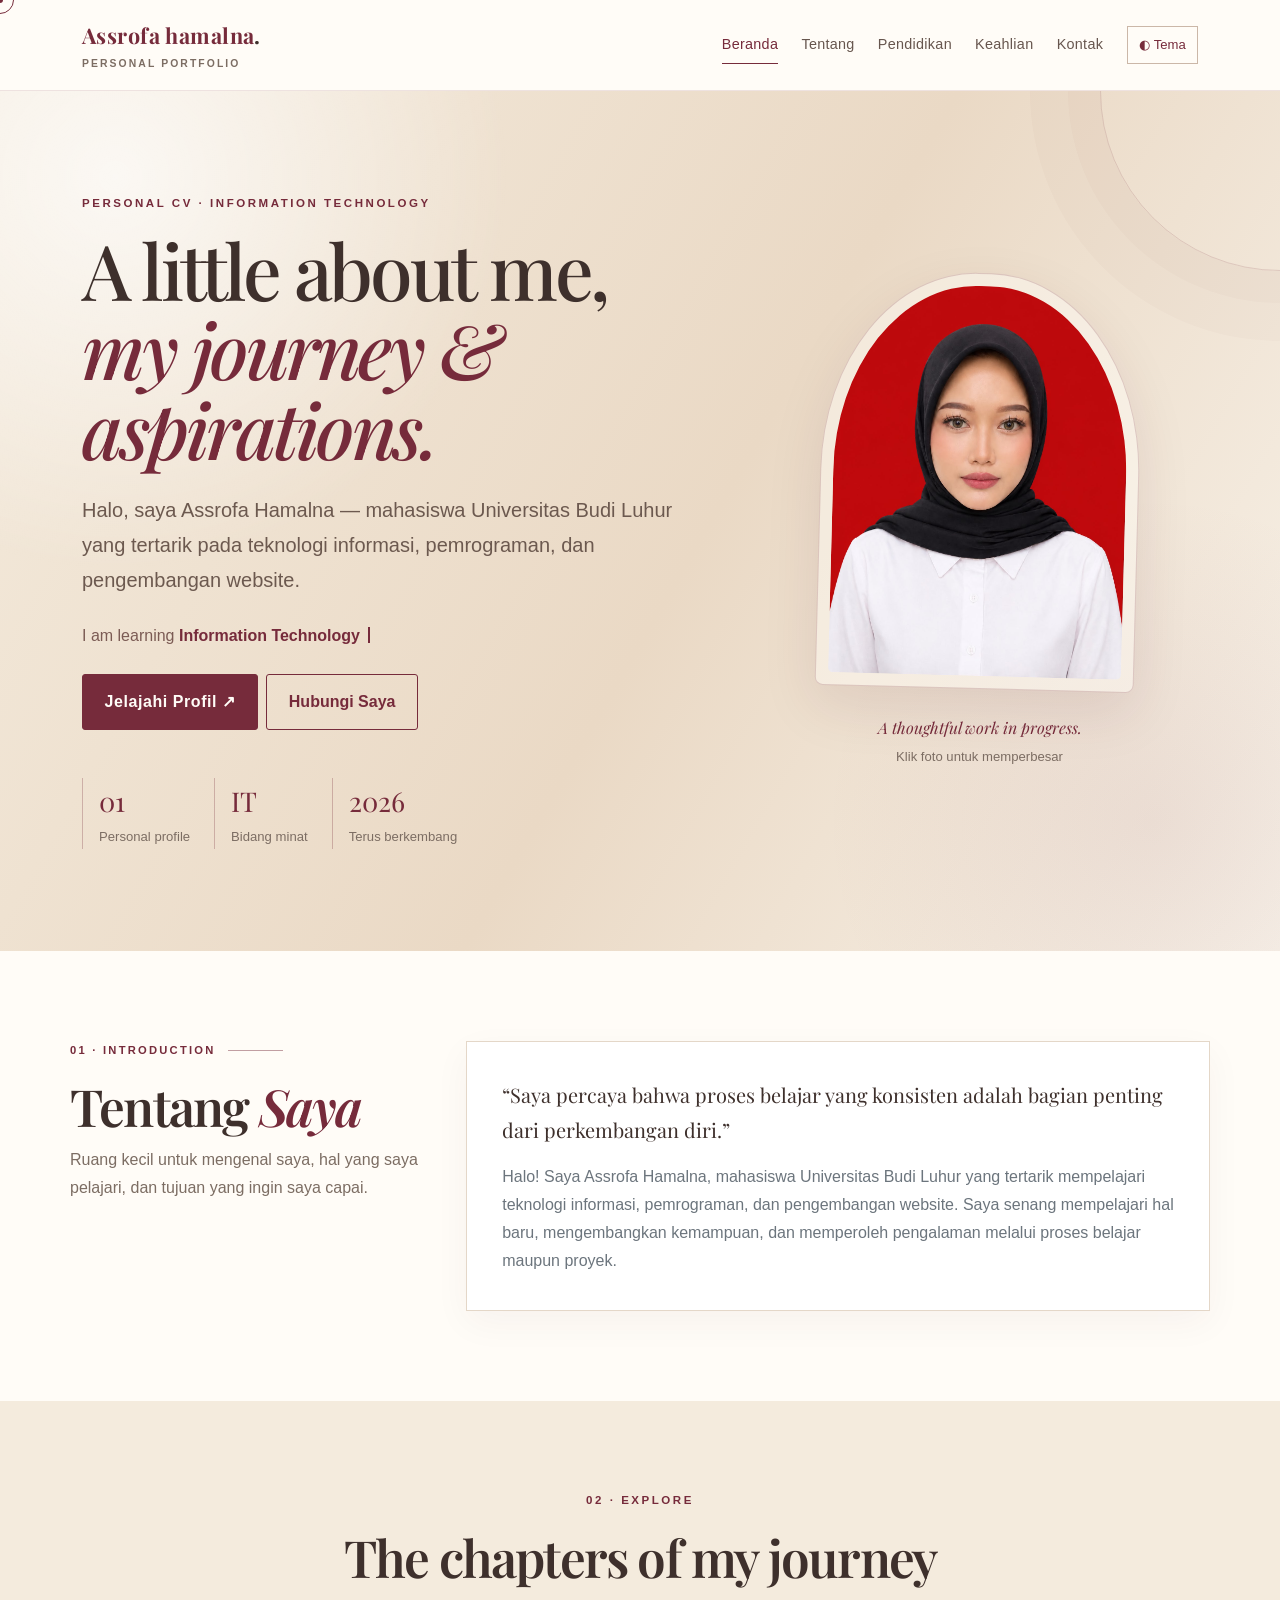
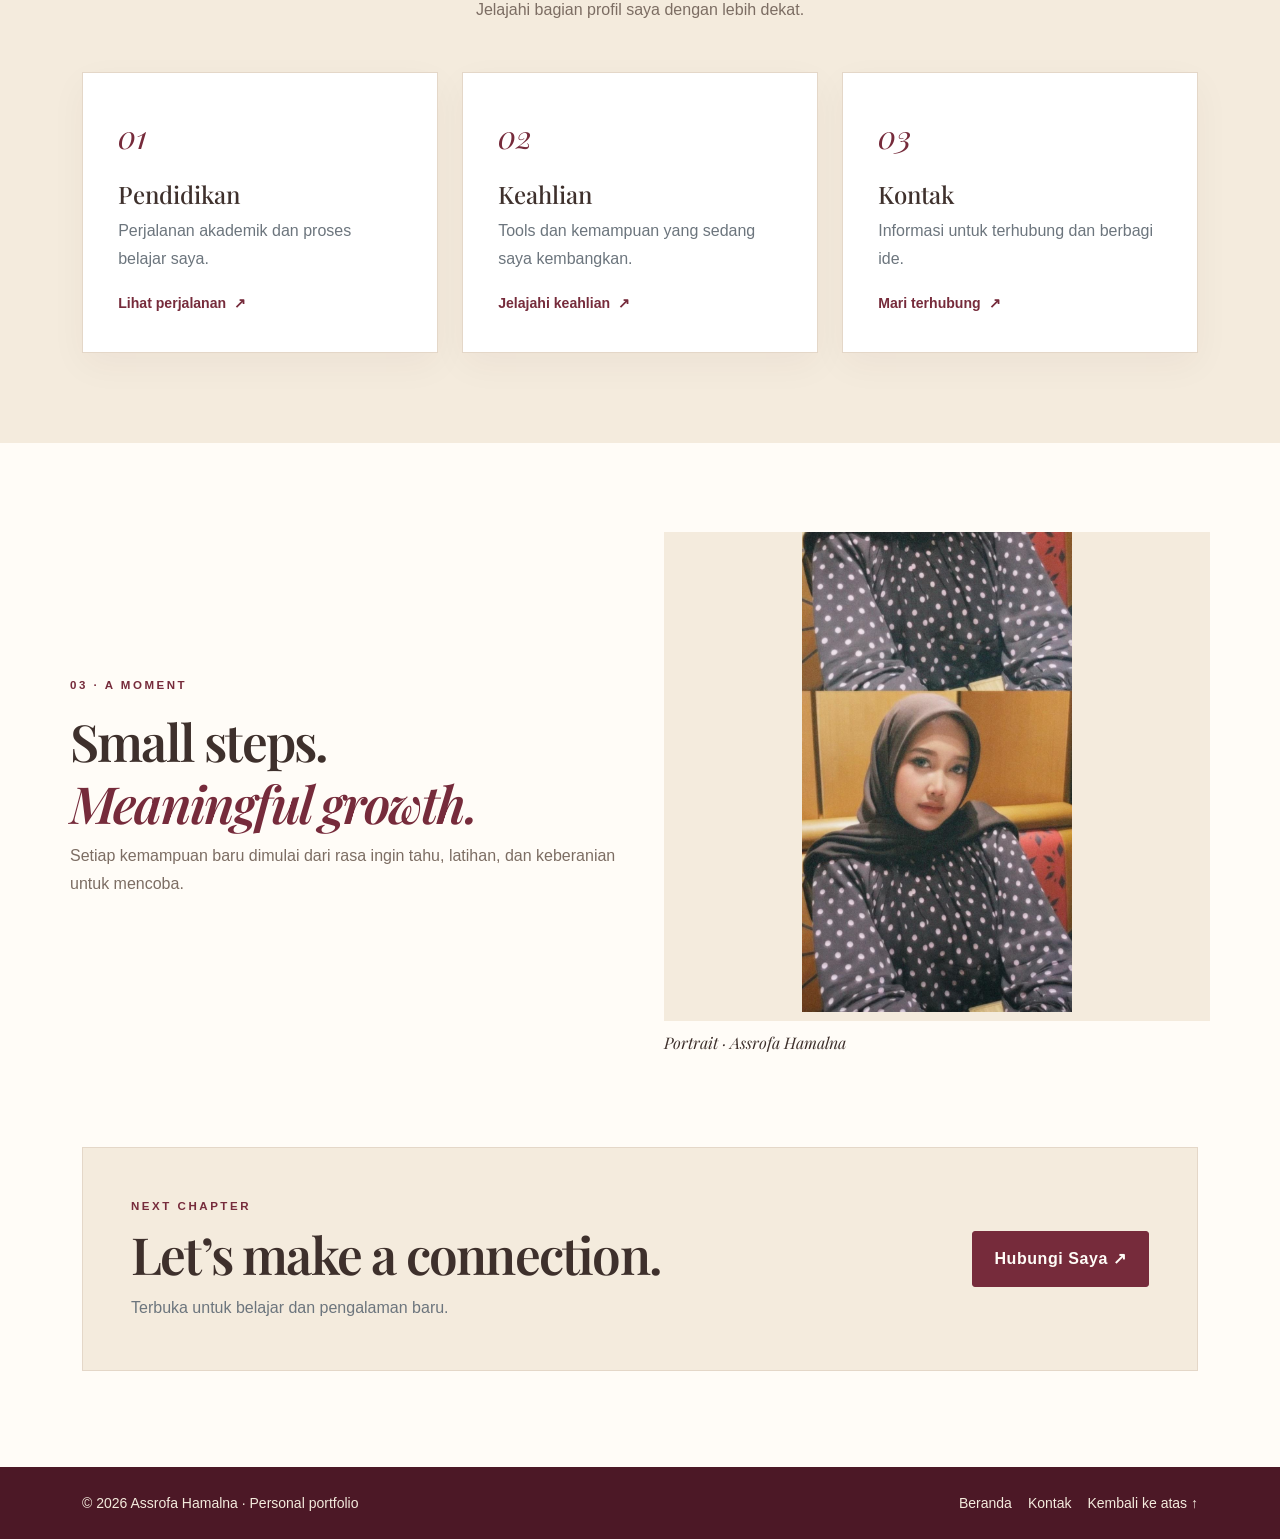
==== commit 1d6d981f: "Tambah nama di halaman CV" ====
--- a/index.html
+++ b/index.html
@@ -744,7 +744,7 @@
         <div class="container py-1">
 
             <a class="navbar-brand" href="index.html">
-                Assrofa<span style="color:#3e302c">.</span>
+                Assrofa hamalna<span style="color:#3e302c">.</span>
                 <span class="brand-mark">PERSONAL PORTFOLIO</span>
             </a>
 
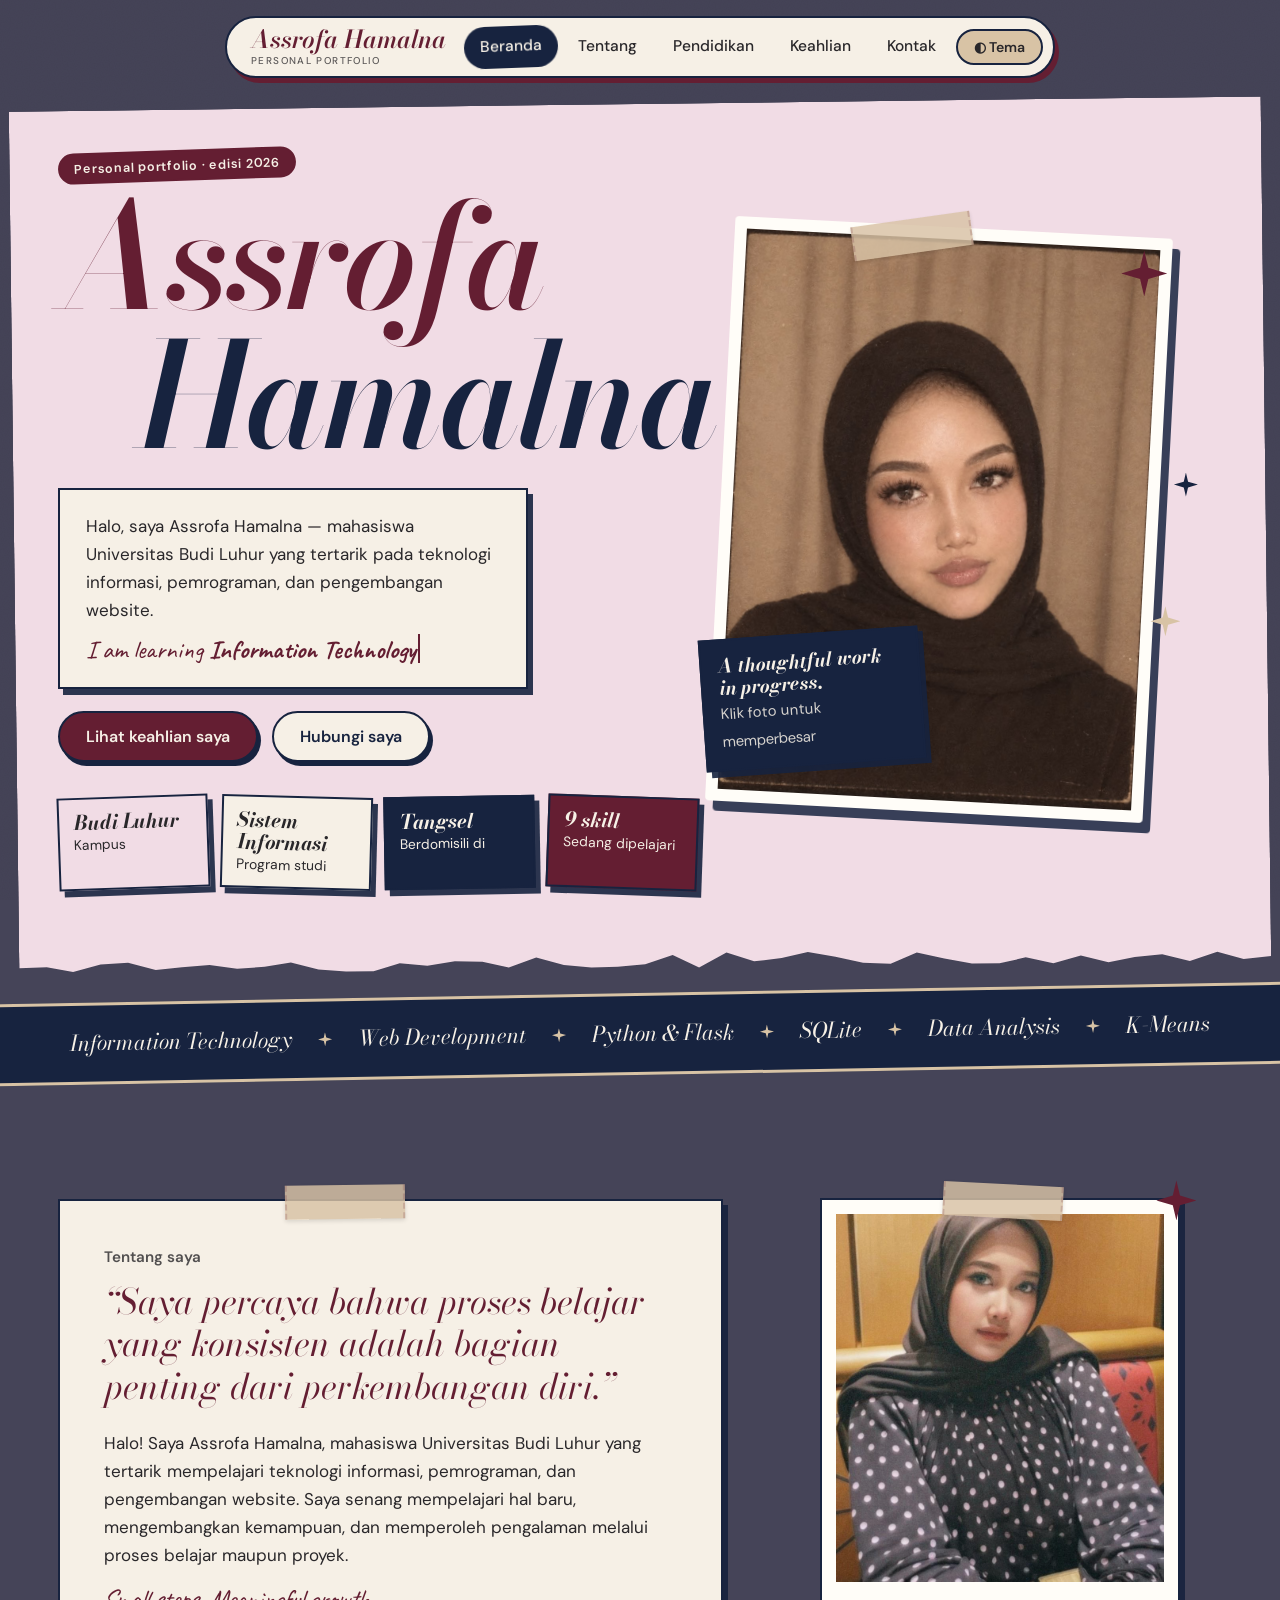
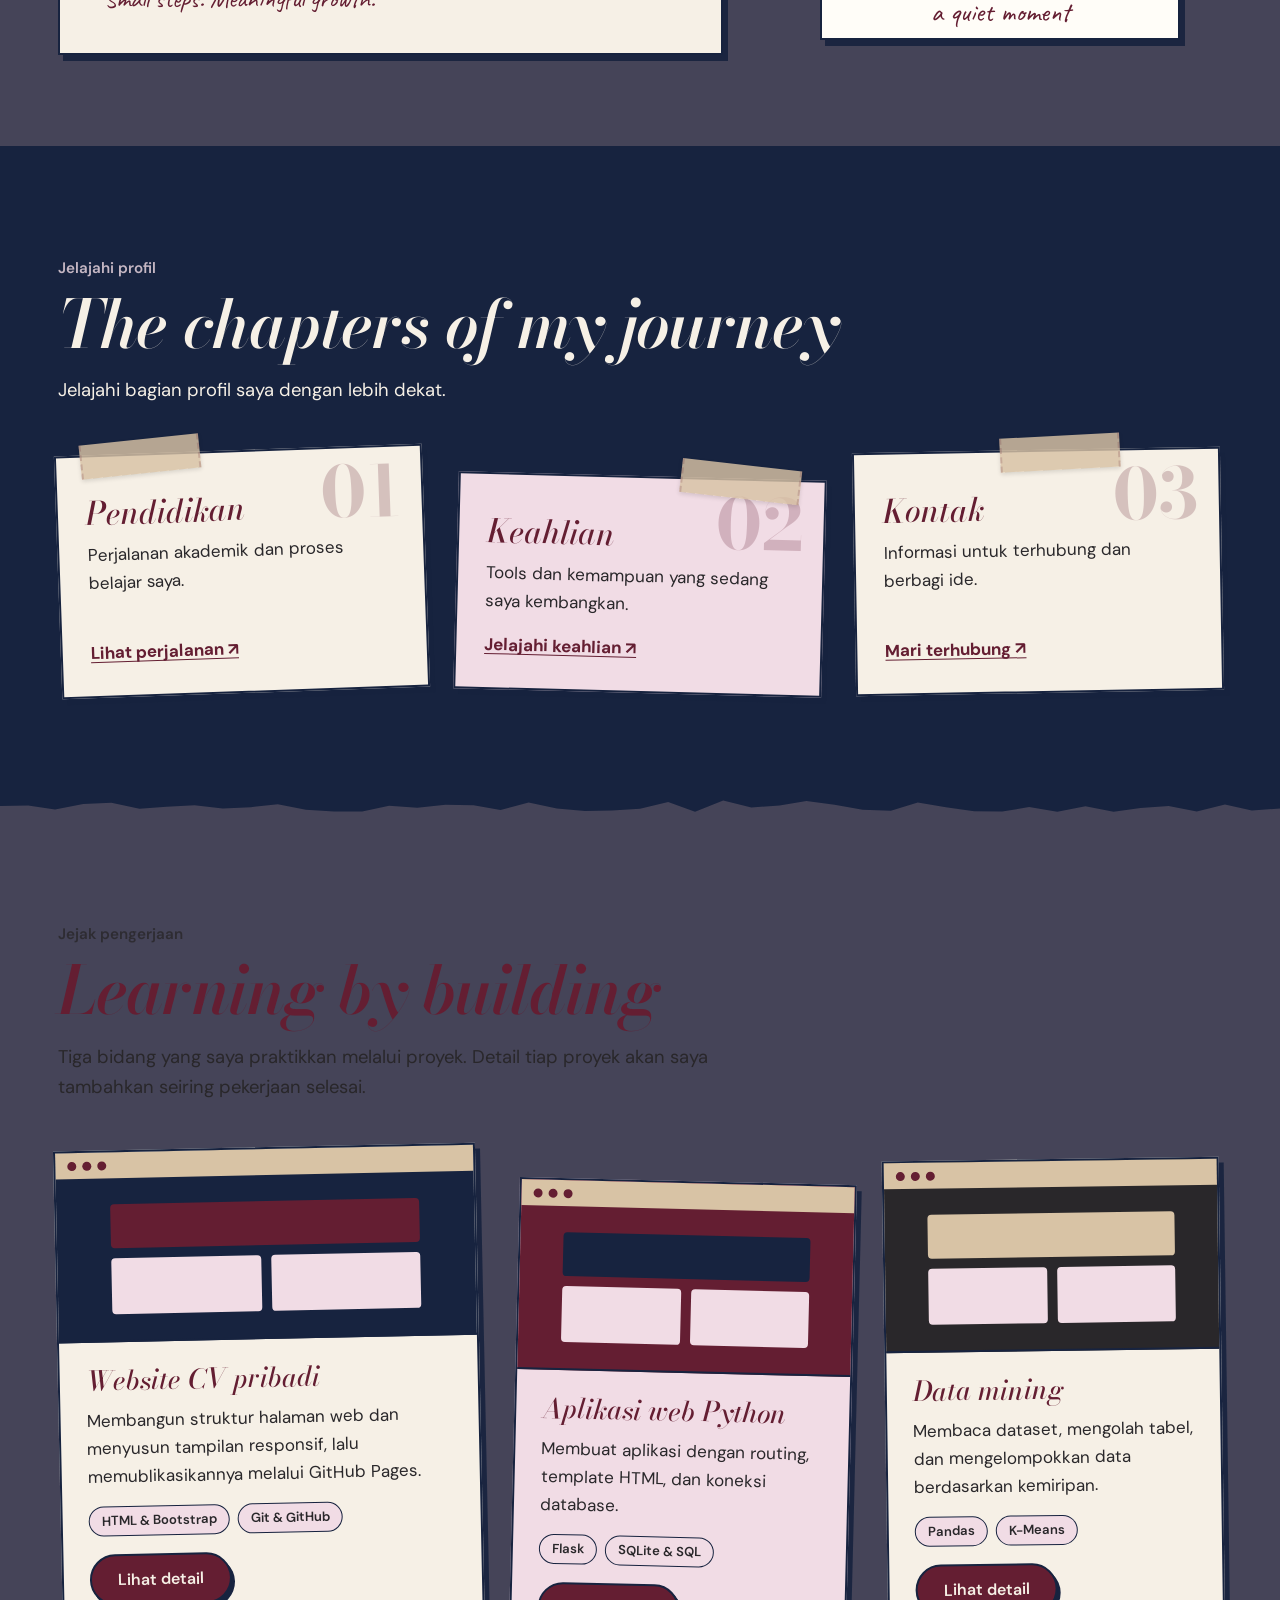
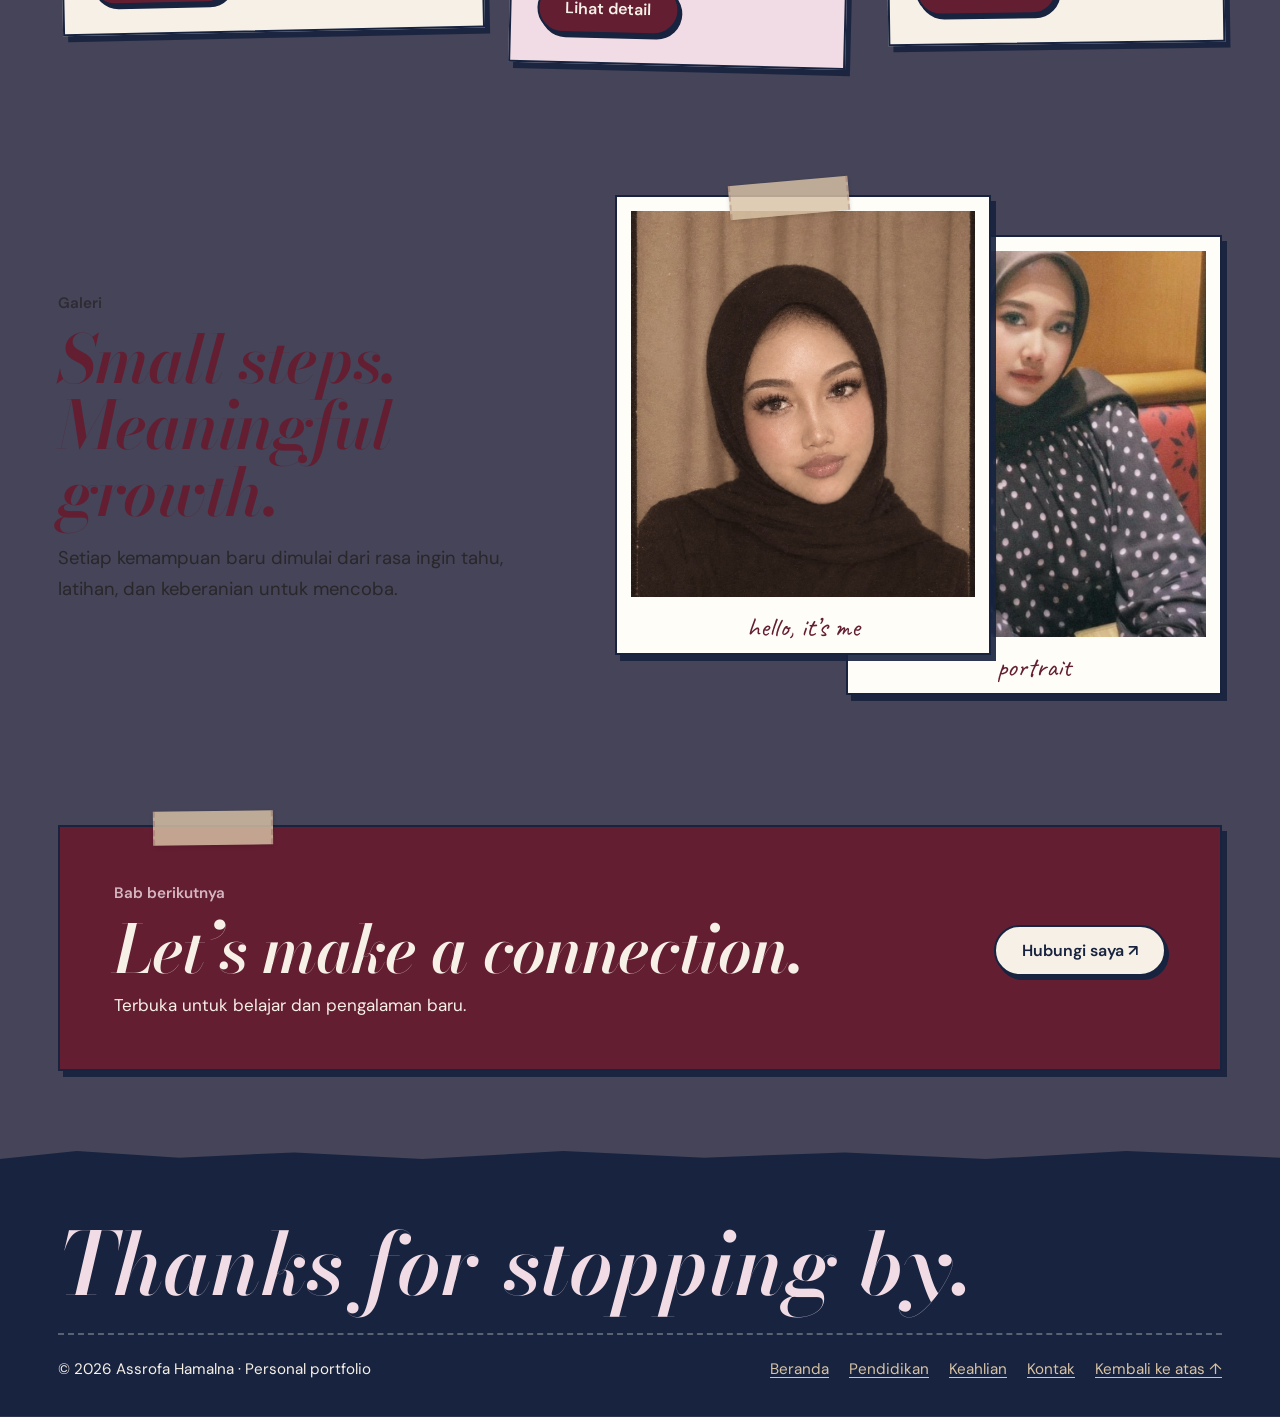
==== commit 00df9619: "Perbarui website CV" ====
--- a/index.html
+++ b/index.html
@@ -1,1267 +1,206 @@
 <!DOCTYPE html>
-<html lang="id">
-
+<html lang="id" data-theme="light">
 <head>
-    <meta charset="UTF-8">
-    <meta name="viewport" content="width=device-width, initial-scale=1">
-    <meta name="theme-color" content="#762b3b">
-    <meta name="description" content="CV dan portofolio pribadi Assrofa Hamalna.">
-    <title>Beranda | Assrofa Hamalna</title>
-
-    <link rel="preconnect" href="https://fonts.googleapis.com">
-    <link rel="preconnect" href="https://fonts.gstatic.com" crossorigin>
-    <link href="https://fonts.googleapis.com/css2?family=Playfair+Display:ital,wght@0,400;0,500;0,600;0,700;1,400;1,500;1,600&display=swap" rel="stylesheet">
-    <link href="bootstrap/css/bootstrap.min.css" rel="stylesheet">
-
-    <style>
-        /* ==========================================================
-           VARIABEL & RESET
-        ========================================================== */
-        :root {
-            --wine: #762b3b;
-            --wine-dark: #4c1826;
-            --wine-soft: #914b59;
-            --beige: #f4ebdd;
-            --beige-deep: #e4d2bc;
-            --ivory: #fffcf7;
-            --ink: #3e302c;
-            --muted: #7c6d63;
-            --line: #e4d7c8;
-            --shadow: 0 20px 55px rgba(76, 24, 38, .10);
-        }
-
-        * {
-            box-sizing: border-box;
-        }
-
-        html {
-            scroll-behavior: smooth;
-            scroll-padding-top: 92px;
-        }
-
-        body {
-            background: var(--ivory);
-            color: var(--ink);
-            font-family: Arial, sans-serif;
-            line-height: 1.75;
-            overflow-x: hidden;
-        }
-
-        h1,
-        h2,
-        h3,
-        h4,
-        .editorial,
-        .navbar-brand {
-            font-family: 'Playfair Display', Georgia, serif;
-        }
-
-        a {
-            color: var(--wine);
-            text-underline-offset: 4px;
-        }
-
-        a:hover {
-            color: var(--wine-dark);
-        }
-
-        ::selection {
-            background: var(--wine);
-            color: var(--ivory);
-        }
-
-        /* ==========================================================
-           NAVBAR
-        ========================================================== */
-        .navbar {
-            background: rgba(255, 252, 247, .91);
-            backdrop-filter: blur(16px);
-            border-bottom: 1px solid rgba(118, 43, 59, .12);
-            transition: box-shadow .3s;
-        }
-
-        .navbar.scrolled {
-            box-shadow: 0 8px 30px rgba(76, 24, 38, .09);
-        }
-
-        .navbar-brand {
-            font-weight: 700;
-            letter-spacing: .02em;
-            color: var(--wine) !important;
-            font-size: 1.35rem;
-        }
-
-        .brand-mark {
-            font-family: Arial, sans-serif;
-            font-size: .65rem;
-            letter-spacing: .2em;
-            display: block;
-            color: var(--muted);
-            font-weight: 600;
-        }
-
-        .nav-link {
-            color: #67564e !important;
-            font-size: .9rem;
-            letter-spacing: .02em;
-            position: relative;
-            margin-left: .45rem;
-        }
-
-        .nav-link:after {
-            content: "";
-            position: absolute;
-            left: .5rem;
-            right: .5rem;
-            bottom: .1rem;
-            height: 1px;
-            background: var(--wine);
-            transform: scaleX(0);
-            transform-origin: left;
-            transition: transform .25s;
-        }
-
-        .nav-link:hover:after,
-        .nav-link.active:after {
-            transform: scaleX(1);
-        }
-
-        .nav-link.active {
-            color: var(--wine) !important;
-        }
-
-        /* ==========================================================
-           HERO
-        ========================================================== */
-        .hero {
-            position: relative;
-            overflow: hidden;
-            background: linear-gradient(120deg, #f4ebdd 0%, #ead9c5 54%, #f8f2e9 100%);
-            padding: clamp(4rem, 8vw, 7rem) 0;
-        }
-
-        .hero:before {
-            content: "";
-            position: absolute;
-            inset: 0;
-            background:
-                radial-gradient(circle at 9% 10%, rgba(255, 255, 255, .7), transparent 28%),
-                radial-gradient(circle at 90% 85%, rgba(118, 43, 59, .08), transparent 24%);
-            pointer-events: none;
-        }
-
-        .hero:after {
-            content: "";
-            position: absolute;
-            width: 360px;
-            height: 360px;
-            border: 1px solid rgba(118, 43, 59, .16);
-            border-radius: 50%;
-            right: -180px;
-            top: -180px;
-            box-shadow:
-                0 0 0 32px rgba(118, 43, 59, .025),
-                0 0 0 70px rgba(118, 43, 59, .025);
-            pointer-events: none;
-        }
-
-        .eyebrow,
-        .kicker {
-            font-family: Arial, sans-serif;
-            text-transform: uppercase;
-            letter-spacing: .22em;
-            font-size: .72rem;
-            font-weight: 700;
-            color: var(--wine);
-        }
-
-        .hero h1 {
-            font-size: clamp(2.8rem, 6vw, 5.6rem);
-            line-height: 1.04;
-            letter-spacing: -.045em;
-            color: var(--ink);
-        }
-
-        .hero h1 em {
-            color: var(--wine);
-            font-weight: 500;
-        }
-
-        .hero .lead {
-            color: #6c594f;
-            max-width: 600px;
-        }
-
-        /* ==========================================================
-           FOTO PROFIL
-        ========================================================== */
-        .profile-frame {
-            display: inline-block;
-            position: relative;
-            padding: 12px;
-            border: 1px solid rgba(118, 43, 59, .2);
-            border-radius: 48% 48% 8px 8px;
-            background: rgba(255, 252, 247, .45);
-            transform: rotate(1.5deg);
-            box-shadow: var(--shadow);
-        }
-
-        .profile-img {
-            width: min(100%, 310px);
-            height: 390px;
-            object-fit: cover;
-            object-position: center 18%;
-            border-radius: 48% 48% 5px 5px;
-            display: block;
-        }
-
-        .profile-caption {
-            font-family: 'Playfair Display', Georgia, serif;
-            font-style: italic;
-            color: var(--wine);
-            font-size: 1rem;
-        }
-
-        /* ==========================================================
-           TOMBOL
-        ========================================================== */
-        .btn-wine {
-            background: var(--wine);
-            color: var(--ivory);
-            border: 1px solid var(--wine);
-            border-radius: 3px;
-            padding: .82rem 1.35rem;
-            font-weight: 700;
-            letter-spacing: .035em;
-            text-decoration: none;
-            transition: transform .25s, background .25s, box-shadow .25s;
-        }
-
-        .btn-wine:hover {
-            background: var(--wine-dark);
-            color: white;
-            transform: translateY(-3px);
-            box-shadow: 0 12px 24px rgba(76, 24, 38, .2);
-        }
-
-        .btn-outline-wine {
-            border: 1px solid var(--wine);
-            color: var(--wine);
-            border-radius: 3px;
-            padding: .82rem 1.35rem;
-            text-decoration: none;
-            font-weight: 700;
-            transition: all .25s;
-        }
-
-        .btn-outline-wine:hover {
-            background: var(--wine);
-            color: white;
-            transform: translateY(-3px);
-        }
-
-        /* ==========================================================
-           SECTION & JUDUL
-        ========================================================== */
-        .section-pad {
-            padding: clamp(3.5rem, 7vw, 6rem) 0;
-        }
-
-        .section-title {
-            font-size: clamp(2rem, 4vw, 3.2rem);
-            letter-spacing: -.035em;
-            font-weight: 600;
-            color: var(--ink);
-        }
-
-        .section-intro {
-            color: var(--muted);
-            max-width: 640px;
-        }
-
-        .rule-label {
-            display: flex;
-            align-items: center;
-            gap: 12px;
-            color: var(--wine);
-            font-size: .7rem;
-            font-weight: 700;
-            letter-spacing: .2em;
-            text-transform: uppercase;
-        }
-
-        .rule-label:after {
-            content: "";
-            height: 1px;
-            width: 55px;
-            background: var(--wine);
-            opacity: .45;
-        }
-
-        /* ==========================================================
-           KARTU
-        ========================================================== */
-        .editorial-card {
-            background: white;
-            border: 1px solid var(--line);
-            padding: clamp(1.4rem, 3vw, 2.2rem);
-            height: 100%;
-            box-shadow: 0 12px 35px rgba(76, 24, 38, .045);
-            transition: transform .35s, box-shadow .35s, border-color .35s;
-        }
-
-        .editorial-card:hover {
-            transform: translateY(-7px);
-            box-shadow: var(--shadow);
-            border-color: #c8a9a2;
-        }
-
-        .card-index {
-            font-family: 'Playfair Display', Georgia, serif;
-            color: var(--wine);
-            font-size: 2rem;
-            font-style: italic;
-        }
-
-        .card-link {
-            font-size: .88rem;
-            font-weight: 700;
-            text-decoration: none;
-            display: inline-flex;
-            gap: .5rem;
-            align-items: center;
-        }
-
-        /* ==========================================================
-           STATISTIK, CHIP, FILTER
-        ========================================================== */
-        .stat-block {
-            border-left: 1px solid rgba(118, 43, 59, .28);
-            padding-left: 1rem;
-        }
-
-        .stat-value {
-            font-family: 'Playfair Display', Georgia, serif;
-            font-size: 1.7rem;
-            color: var(--wine);
-        }
-
-        .small-muted {
-            font-size: .82rem;
-            color: var(--muted);
-        }
-
-        .skill-chip {
-            display: inline-block;
-            border: 1px solid #d8c5b4;
-            background: #f7efe5;
-            color: #6b3a43;
-            padding: .45rem .85rem;
-            margin: .22rem;
-            border-radius: 2px;
-            font-size: .85rem;
-            transition: all .22s;
-        }
-
-        .skill-chip:hover {
-            background: var(--wine);
-            color: white;
-            transform: translateY(-2px);
-        }
-
-        .filter-btn {
-            border: 1px solid #cbb7a8;
-            background: transparent;
-            color: var(--wine);
-            padding: .45rem .9rem;
-            margin: .2rem;
-            font-size: .82rem;
-        }
-
-        .filter-btn.active,
-        .filter-btn:hover {
-            background: var(--wine);
-            color: white;
-        }
-
-        /* ==========================================================
-           TIMELINE
-        ========================================================== */
-        .timeline {
-            border-left: 1px solid #c9aeb0;
-            margin-left: .45rem;
-            padding-left: 1.5rem;
-        }
-
-        .timeline-item {
-            position: relative;
-            padding: 0 0 1.7rem;
-        }
-
-        .timeline-item:before {
-            content: "";
-            position: absolute;
-            left: -1.91rem;
-            top: .45rem;
-            width: 11px;
-            height: 11px;
-            border-radius: 50%;
-            background: var(--wine);
-            box-shadow: 0 0 0 5px #f1e5dc;
-        }
-
-        /* ==========================================================
-           GALERI
-        ========================================================== */
-        .gallery-thumb {
-            display: block;
-            width: 100%;
-            max-width: 420px;
-            height: 480px;
-            max-height: 60vh;
-            object-fit: contain;
-            object-position: center;
-            margin: 0 auto;
-            cursor: zoom-in;
-            transition: transform .5s, filter .5s;
-        }
-
-        .gallery-wrap {
-            overflow: hidden;
-            background: var(--beige);
-            position: relative;
-        }
-
-        .gallery-wrap:hover .gallery-thumb {
-            transform: scale(1.035);
-            filter: saturate(.85);
-        }
-
-        .gallery-caption {
-            font-family: 'Playfair Display', Georgia, serif;
-            font-style: italic;
-        }
-
-        /* ==========================================================
-           KONTAK & FORM
-        ========================================================== */
-        .contact-panel {
-            background: var(--beige);
-            border: 1px solid var(--line);
-            padding: clamp(1.5rem, 4vw, 3rem);
-        }
-
-        .form-control {
-            border-radius: 0;
-            border-color: #d9c8b7;
-            padding: .8rem;
-            background: #fffdf9;
-        }
-
-        .form-control:focus {
-            border-color: var(--wine-soft);
-            box-shadow: 0 0 0 .2rem rgba(118, 43, 59, .12);
-        }
-
-        /* ==========================================================
-           FOOTER
-        ========================================================== */
-        footer {
-            background: var(--wine-dark);
-            color: #f4ebdd;
-        }
-
-        footer a {
-            color: #f4ebdd;
-            text-decoration: none;
-        }
-
-        footer a:hover {
-            color: white;
-            text-decoration: underline;
-        }
-
-        /* ==========================================================
-           TOMBOL KEMBALI KE ATAS & PROGRESS BAR
-        ========================================================== */
-        .back-top {
-            position: fixed;
-            right: 20px;
-            bottom: 20px;
-            z-index: 1000;
-            width: 44px;
-            height: 44px;
-            border: 0;
-            background: var(--wine);
-            color: white;
-            display: none;
-            box-shadow: 0 8px 24px rgba(76, 24, 38, .2);
-        }
-
-        .back-top.show {
-            display: block;
-            animation: popIn .25s ease;
-        }
-
-        .scroll-progress {
-            position: fixed;
-            z-index: 1100;
-            left: 0;
-            top: 0;
-            height: 3px;
-            background: var(--wine);
-            width: 0;
-            transition: width .08s linear;
-        }
-
-        /* ==========================================================
-           KURSOR CUSTOM
-        ========================================================== */
-        .cursor-dot,
-        .cursor-ring {
-            position: fixed;
-            left: 0;
-            top: 0;
-            pointer-events: none;
-            z-index: 2000;
-            border-radius: 50%;
-            opacity: 0;
-            transform: translate(-50%, -50%);
-        }
-
-        .cursor-dot {
-            width: 6px;
-            height: 6px;
-            background: var(--wine);
-        }
-
-        .cursor-ring {
-            width: 28px;
-            height: 28px;
-            border: 1px solid var(--wine);
-            transition: width .2s, height .2s, background .2s;
-        }
-
-        body.cursor-ready .cursor-dot,
-        body.cursor-ready .cursor-ring {
-            opacity: 1;
-        }
-
-        body.cursor-ready a:hover~.cursor-ring {
-            width: 42px;
-            height: 42px;
-            background: rgba(118, 43, 59, .08);
-        }
-
-        /* ==========================================================
-           ANIMASI
-        ========================================================== */
-        .reveal {
-            opacity: 0;
-            transform: translateY(24px);
-            transition:
-                opacity .7s ease,
-                transform .7s cubic-bezier(.2, .7, .2, 1);
-        }
-
-        .reveal.visible {
-            opacity: 1;
-            transform: translateY(0);
-        }
-
-        .type-caret {
-            display: inline-block;
-            width: 2px;
-            height: 1em;
-            background: var(--wine);
-            vertical-align: -.1em;
-            margin-left: 4px;
-            animation: blink .8s steps(2, start) infinite;
-        }
-
-        @keyframes blink {
-            to {
-                visibility: hidden;
-            }
-        }
-
-        @keyframes popIn {
-            from {
-                opacity: 0;
-                transform: translateY(8px);
-            }
-
-            to {
-                opacity: 1;
-                transform: translateY(0);
-            }
-        }
-
-        /* ==========================================================
-           TOMBOL TEMA
-        ========================================================== */
-        .theme-toggle {
-            border: 1px solid #cbb7a8;
-            background: transparent;
-            color: var(--wine);
-            padding: .42rem .7rem;
-            font-size: .82rem;
-        }
-
-        /* ==========================================================
-           DARK MODE
-        ========================================================== */
-        body.dark-mode {
-            --ivory: #211a1a;
-            --ink: #f2e7dc;
-            --muted: #c1afa2;
-            --line: #4c3a39;
-            --beige: #332828;
-            --beige-deep: #463335;
-            --shadow: 0 20px 55px rgba(0, 0, 0, .24);
-            background: var(--ivory);
-            color: var(--ink);
-        }
-
-        body.dark-mode .navbar {
-            background: rgba(33, 26, 26, .93);
-        }
-
-        body.dark-mode .navbar-brand,
-        body.dark-mode .nav-link,
-        body.dark-mode .nav-link.active {
-            color: #ead8c9 !important;
-        }
-
-        body.dark-mode .hero {
-            background: linear-gradient(120deg, #34272a, #3e292f, #292222);
-        }
-
-        body.dark-mode .hero h1,
-        body.dark-mode .section-title {
-            color: #f2e7dc;
-        }
-
-        body.dark-mode .hero .lead {
-            color: #d1bfb1;
-        }
-
-        body.dark-mode .editorial-card,
-        body.dark-mode .contact-panel {
-            background: #2c2323;
-            border-color: #4c3a39;
-        }
-
-        body.dark-mode .skill-chip {
-            background: #39292d;
-            color: #ead8c9;
-            border-color: #64424a;
-        }
-
-        body.dark-mode .small-muted,
-        body.dark-mode .section-intro {
-            color: #c1afa2;
-        }
-
-        body.dark-mode .form-control {
-            background: #241d1d;
-            color: #f2e7dc;
-            border-color: #594344;
-        }
-
-        body.dark-mode footer {
-            background: #180f12;
-        }
-
-        /* ==========================================================
-           MEDIA QUERY
-        ========================================================== */
-        @media (pointer: fine) {
-            body.cursor-ready,
-            body.cursor-ready a,
-            body.cursor-ready button {
-                cursor: none;
-            }
-        }
-
-        @media (pointer: coarse) {
-            .cursor-dot,
-            .cursor-ring {
-                display: none;
-            }
-        }
-
-        @media (prefers-reduced-motion: reduce) {
-            *,
-            *:before,
-            *:after {
-                scroll-behavior: auto !important;
-                animation-duration: .01ms !important;
-                transition-duration: .01ms !important;
-            }
-
-            .reveal {
-                opacity: 1;
-                transform: none;
-            }
-        }
-
-        @media (max-width: 767px) {
-            .profile-img {
-                height: 310px;
-                width: min(72vw, 260px);
-            }
-
-            .hero {
-                padding: 3.5rem 0;
-            }
-
-            .stat-block {
-                padding-left: .65rem;
-            }
-
-            .cursor-dot,
-            .cursor-ring {
-                display: none;
-            }
-        }
-    </style>
+<meta charset="UTF-8">
+<meta name="viewport" content="width=device-width, initial-scale=1">
+<meta name="theme-color" content="#641E32">
+<meta name="description" content="CV dan portofolio pribadi Assrofa Hamalna.">
+<title>Beranda | Assrofa Hamalna</title>
+<link rel="preconnect" href="https://fonts.googleapis.com">
+<link rel="preconnect" href="https://fonts.gstatic.com" crossorigin>
+<link href="https://fonts.googleapis.com/css2?family=Bodoni+Moda:ital,opsz,wght@0,6..96,500;0,6..96,700;1,6..96,500;1,6..96,600;1,6..96,700&family=Caveat:wght@500;700&family=DM+Sans:wght@400;500;600;700&display=swap" rel="stylesheet">
+<link href="bootstrap/css/bootstrap.min.css" rel="stylesheet">
+<link href="css/style.css" rel="stylesheet">
 </head>
-
 <body id="top">
-
-    <!-- ==========================================================
-         INDIKATOR & KURSOR
-    =========================================================== -->
-    <div class="scroll-progress" id="scrollProgress"></div>
-    <div class="cursor-dot" id="cursorDot"></div>
-    <div class="cursor-ring" id="cursorRing"></div>
-
-    <!-- ==========================================================
-         NAVBAR
-    =========================================================== -->
-    <nav class="navbar navbar-expand-lg sticky-top" id="siteNav">
-        <div class="container py-1">
-
-            <a class="navbar-brand" href="index.html">
-                Assrofa hamalna<span style="color:#3e302c">.</span>
-                <span class="brand-mark">PERSONAL PORTFOLIO</span>
-            </a>
-
-            <button class="navbar-toggler"
-                    type="button"
-                    data-bs-toggle="collapse"
-                    data-bs-target="#menuNavbar"
-                    aria-controls="menuNavbar"
-                    aria-expanded="false"
-                    aria-label="Buka menu">
-                <span class="navbar-toggler-icon"></span>
-            </button>
-
-            <div class="collapse navbar-collapse" id="menuNavbar">
-                <ul class="navbar-nav ms-auto align-items-lg-center">
-
-                    <li class="nav-item">
-                        <a class="nav-link active" href="index.html">Beranda</a>
-                    </li>
-
-                    <li class="nav-item">
-                        <a class="nav-link" href="index.html#tentang">Tentang</a>
-                    </li>
-
-                    <li class="nav-item">
-                        <a class="nav-link" href="pendidikan.html">Pendidikan</a>
-                    </li>
-
-                    <li class="nav-item">
-                        <a class="nav-link" href="skill.html">Keahlian</a>
-                    </li>
-
-                    <li class="nav-item">
-                        <a class="nav-link" href="kontak.html">Kontak</a>
-                    </li>
-
-                    <li class="nav-item ms-lg-3">
-                        <button class="theme-toggle mt-2 mt-lg-0"
-                                id="themeToggle"
-                                type="button"
-                                aria-label="Ganti tema">◐ Tema</button>
-                    </li>
-
-                </ul>
-            </div>
-
+<a class="sr-only" href="#konten">Lewati ke konten</a>
+<div class="progress" id="progress"></div>
+<nav class="nav" id="siteNav" aria-label="Navigasi utama">
+  <div class="nav-in">
+    <a class="brand" href="index.html">Assrofa Hamalna<small>PERSONAL PORTFOLIO</small></a>
+    <button class="nav-burger" id="navBurger" type="button" aria-label="Buka menu" aria-expanded="false" aria-controls="navLinks"><span></span></button>
+    <ul class="nav-links" id="navLinks">
+      <li><a href="index.html" class="active" aria-current="page">Beranda</a></li>
+      <li><a href="index.html#tentang">Tentang</a></li>
+      <li><a href="pendidikan.html">Pendidikan</a></li>
+      <li><a href="skill.html">Keahlian</a></li>
+      <li><a href="kontak.html">Kontak</a></li>
+      <li><button class="theme-toggle" id="themeToggle" type="button" aria-label="Ganti tema terang atau gelap">◐ Tema</button></li>
+    </ul>
+  </div>
+</nav>
+
+<header class="cover" id="beranda">
+  <div class="wrap" id="konten">
+    <div class="cover-copy">
+      <span class="label maroon">Personal portfolio · edisi 2026</span>
+      <h1 class="display cover-name"><span>Assrofa</span><span>Hamalna</span></h1>
+      <div class="paper cover-note">
+        <p>Halo, saya Assrofa Hamalna — mahasiswa Universitas Budi Luhur yang tertarik pada teknologi informasi, pemrograman, dan pengembangan website.</p>
+        <p class="hand" style="margin:10px 0 0">I am learning <span class="typing" data-typing data-words="Information Technology|Web Development|Creative Problem Solving">Information Technology</span><span class="caret" aria-hidden="true"></span></p>
+      </div>
+      <div class="cta-row">
+        <a class="btn solid" href="skill.html">Lihat keahlian saya</a>
+        <a class="btn line" href="kontak.html">Hubungi saya</a>
+      </div>
+      <div class="facts">
+        <div class="paper blush fact"><b>Budi Luhur</b>Kampus</div>
+        <div class="paper fact"><b>Sistem Informasi</b>Program studi</div>
+        <div class="paper navy fact"><b>Tangsel</b>Berdomisili di</div>
+        <div class="paper maroon fact"><b>9 skill</b>Sedang dipelajari</div>
+      </div>
+    </div>
+    <div class="cover-photo">
+      <span class="tape" aria-hidden="true"></span>
+      <button type="button" data-lightbox="foto.jpeg" data-alt="Foto profil Assrofa Hamalna ukuran besar" data-caption="Assrofa Hamalna" aria-label="Perbesar foto profil Assrofa Hamalna">
+        <img src="foto.jpeg" alt="Foto profil Assrofa Hamalna" width="1087" height="1447">
+      </button>
+      <span class="star deco " style="top:4%;right:-2%;--s:46px" aria-hidden="true"></span>
+      <span class="star deco " style="top:42%;right:-9%;--s:24px;--c:var(--navy)" aria-hidden="true"></span>
+      <span class="star deco " style="bottom:30%;right:-5%;--s:30px;--c:var(--champagne)" aria-hidden="true"></span>
+      <div class="paper navy cover-tag"><b>A thoughtful work in progress.</b><small>Klik foto untuk memperbesar</small></div>
+    </div>
+  </div>
+</header>
+
+<div class="ribbon-wrap"><div class="ribbon" aria-label="Bidang yang saya pelajari">
+  <ul><li>Information Technology</li><li>Web Development</li><li>Python &amp; Flask</li><li>SQLite</li><li>Data Analysis</li><li>K-Means</li></ul>
+</div></div>
+
+<main>
+<section class="sheet" id="tentang">
+  <div class="wrap about">
+    <div class="paper about-main reveal">
+      <span class="tape" aria-hidden="true"></span>
+      <p class="kicker">Tentang saya</p>
+      <p class="quote">“Saya percaya bahwa proses belajar yang konsisten adalah bagian penting dari perkembangan diri.”</p>
+      <p>Halo! Saya Assrofa Hamalna, mahasiswa Universitas Budi Luhur yang tertarik mempelajari teknologi informasi, pemrograman, dan pengembangan website. Saya senang mempelajari hal baru, mengembangkan kemampuan, dan memperoleh pengalaman melalui proses belajar maupun proyek.</p>
+      <p class="hand" style="margin:0">Small steps. Meaningful growth.</p>
+    </div>
+    <figure class="polaroid reveal" style="margin-top:0">
+      <span class="tape" style="top:-16px;left:34%" aria-hidden="true"></span>
+      <button type="button" data-lightbox="image.png" data-alt="Foto kedua Assrofa Hamalna" data-caption="Portrait · Assrofa Hamalna" aria-label="Perbesar foto kedua">
+        <img src="image.png" alt="Foto kedua Assrofa Hamalna" loading="lazy">
+      </button>
+      <figcaption>a quiet moment</figcaption>
+      <span class="star deco " style="top:-20px;right:-18px;--s:40px" aria-hidden="true"></span>
+    </figure>
+  </div>
+</section>
+
+<section class="chapters sheet" id="bab">
+  <div class="wrap">
+    <div class="reveal">
+      <p class="kicker" style="color:var(--blush)">Jelajahi profil</p>
+      <h2 class="sec-title">The chapters of my journey</h2>
+      <p class="lede">Jelajahi bagian profil saya dengan lebih dekat.</p>
+    </div>
+    <div class="chap-grid reveal">
+      <article class="paper chap"><span class="tape" style="top:-16px;left:24px;--r:-4deg" aria-hidden="true"></span><span class="num" aria-hidden="true">01</span><h3>Pendidikan</h3><p>Perjalanan akademik dan proses belajar saya.</p><a class="card-link" href="pendidikan.html">Lihat perjalanan ↗</a></article>
+      <article class="paper blush chap"><span class="tape" style="top:-16px;right:24px;--r:5deg" aria-hidden="true"></span><span class="num" aria-hidden="true">02</span><h3>Keahlian</h3><p>Tools dan kemampuan yang sedang saya kembangkan.</p><a class="card-link" href="skill.html">Jelajahi keahlian ↗</a></article>
+      <article class="paper chap"><span class="tape" style="top:-16px;left:40%;--r:-2deg" aria-hidden="true"></span><span class="num" aria-hidden="true">03</span><h3>Kontak</h3><p>Informasi untuk terhubung dan berbagi ide.</p><a class="card-link" href="kontak.html">Mari terhubung ↗</a></article>
+    </div>
+  </div>
+</section>
+
+<section class="sheet" id="karya">
+  <div class="wrap">
+    <div class="reveal">
+      <p class="kicker">Jejak pengerjaan</p>
+      <h2 class="sec-title">Learning by building</h2>
+      <p class="lede">Tiga bidang yang saya praktikkan melalui proyek. Detail tiap proyek akan saya tambahkan seiring pekerjaan selesai.</p>
+    </div>
+    <div class="work-grid reveal">
+      <article class="paper work">
+        <div class="mock" aria-hidden="true"><div class="bar"><i></i><i></i><i></i></div><div class="mini"><b></b><b></b><b></b></div></div>
+        <div class="work-body">
+          <h3>Website CV pribadi</h3>
+          <p>Membangun struktur halaman web dan menyusun tampilan responsif, lalu memublikasikannya melalui GitHub Pages.</p>
+          <div class="chips"><span class="chip">HTML &amp; Bootstrap</span><span class="chip">Git &amp; GitHub</span></div>
+          <button class="btn solid" type="button" data-project="p-web">Lihat detail</button>
         </div>
-    </nav>
-
-    <!-- ==========================================================
-         HERO / BERANDA
-    =========================================================== -->
-    <header class="hero" id="beranda">
-        <div class="container position-relative" style="z-index:1">
-            <div class="row align-items-center g-5">
-
-                <!-- Teks hero -->
-                <div class="col-lg-7 order-2 order-lg-1 reveal">
-
-                    <p class="eyebrow mb-3">Personal CV · Information Technology</p>
-
-                    <h1 class="mb-4">
-                        A little about me,<br>
-                        <em>my journey &amp; aspirations.</em>
-                    </h1>
-
-                    <p class="lead mb-4">
-                        Halo, saya Assrofa Hamalna — mahasiswa Universitas Budi Luhur yang tertarik pada
-                        teknologi informasi, pemrograman, dan pengembangan website.
-                    </p>
-
-                    <p class="mb-4" style="color:#7b5b54">
-                        I am learning
-                        <span data-typing
-                              data-words="Information Technology|Web Development|Creative Problem Solving"
-                              class="fw-bold"
-                              style="color:#762b3b">Information Technology</span>
-                        <span class="type-caret"></span>
-                    </p>
-
-                    <div class="d-flex flex-wrap gap-2">
-                        <a href="#tentang" class="btn-wine">Jelajahi Profil ↗</a>
-                        <a href="kontak.html" class="btn-outline-wine">Hubungi Saya</a>
-                    </div>
-
-                    <div class="d-flex gap-4 mt-5">
-
-                        <div class="stat-block">
-                            <div class="stat-value">01</div>
-                            <div class="small-muted">Personal profile</div>
-                        </div>
-
-                        <div class="stat-block">
-                            <div class="stat-value">IT</div>
-                            <div class="small-muted">Bidang minat</div>
-                        </div>
-
-                        <div class="stat-block">
-                            <div class="stat-value">2026</div>
-                            <div class="small-muted">Terus berkembang</div>
-                        </div>
-
-                    </div>
-                </div>
-
-                <!-- Foto profil -->
-                <div class="col-lg-5 order-1 order-lg-2 text-center reveal">
-
-                    <button class="border-0 bg-transparent p-0"
-                            data-photo-open
-                            aria-label="Perbesar foto profil">
-                        <span class="profile-frame">
-                            <img src="foto.jpeg"
-                                 class="profile-img"
-                                 alt="Foto profil Assrofa Hamalna">
-                        </span>
-                    </button>
-
-                    <p class="profile-caption mt-3 mb-0">A thoughtful work in progress.</p>
-                    <span class="small-muted">Klik foto untuk memperbesar</span>
-
-                </div>
-
-            </div>
+      </article>
+      <article class="paper blush work">
+        <div class="mock m2" aria-hidden="true"><div class="bar"><i></i><i></i><i></i></div><div class="mini"><b></b><b></b><b></b></div></div>
+        <div class="work-body">
+          <h3>Aplikasi web Python</h3>
+          <p>Membuat aplikasi dengan routing, template HTML, dan koneksi database.</p>
+          <div class="chips"><span class="chip">Flask</span><span class="chip">SQLite &amp; SQL</span></div>
+          <button class="btn solid" type="button" data-project="p-app">Lihat detail</button>
         </div>
-    </header>
-
-    <!-- ==========================================================
-         KONTEN UTAMA
-    =========================================================== -->
-    <main>
-
-        <!-- ------------------------------------------------------
-             01 · TENTANG SAYA
-        ------------------------------------------------------- -->
-        <section class="container section-pad" id="tentang">
-            <div class="row g-5 align-items-start">
-
-                <div class="col-lg-4 reveal">
-                    <p class="rule-label">01 · Introduction</p>
-
-                    <h2 class="section-title mt-3">
-                        Tentang <em style="color:#762b3b">Saya</em>
-                    </h2>
-
-                    <p class="section-intro">
-                        Ruang kecil untuk mengenal saya, hal yang saya pelajari, dan tujuan yang ingin saya capai.
-                    </p>
-                </div>
-
-                <div class="col-lg-8 reveal">
-                    <div class="editorial-card">
-
-                        <p class="fs-5" style="font-family:'Playfair Display',Georgia,serif">
-                            “Saya percaya bahwa proses belajar yang konsisten adalah bagian penting dari perkembangan diri.”
-                        </p>
-
-                        <p class="mb-0 text-secondary">
-                            Halo! Saya Assrofa Hamalna, mahasiswa Universitas Budi Luhur yang tertarik mempelajari
-                            teknologi informasi, pemrograman, dan pengembangan website. Saya senang mempelajari hal
-                            baru, mengembangkan kemampuan, dan memperoleh pengalaman melalui proses belajar maupun
-                            proyek.
-                        </p>
-
-                    </div>
-                </div>
-
-            </div>
-        </section>
-
-        <!-- ------------------------------------------------------
-             02 · EXPLORE
-        ------------------------------------------------------- -->
-        <section class="section-pad" style="background:#f4ebdd">
-            <div class="container">
-
-                <div class="text-center mb-5 reveal">
-                    <p class="kicker">02 · Explore</p>
-                    <h2 class="section-title">The chapters of my journey</h2>
-                    <p class="section-intro mx-auto">Jelajahi bagian profil saya dengan lebih dekat.</p>
-                </div>
-
-                <div class="row g-4">
-
-                    <div class="col-md-4 reveal">
-                        <article class="editorial-card">
-                            <div class="card-index">01</div>
-                            <h3 class="h4 mt-3">Pendidikan</h3>
-                            <p class="text-secondary">Perjalanan akademik dan proses belajar saya.</p>
-                            <a class="card-link" href="pendidikan.html">
-                                Lihat perjalanan <span>↗</span>
-                            </a>
-                        </article>
-                    </div>
-
-                    <div class="col-md-4 reveal">
-                        <article class="editorial-card">
-                            <div class="card-index">02</div>
-                            <h3 class="h4 mt-3">Keahlian</h3>
-                            <p class="text-secondary">Tools dan kemampuan yang sedang saya kembangkan.</p>
-                            <a class="card-link" href="skill.html">
-                                Jelajahi keahlian <span>↗</span>
-                            </a>
-                        </article>
-                    </div>
-
-                    <div class="col-md-4 reveal">
-                        <article class="editorial-card">
-                            <div class="card-index">03</div>
-                            <h3 class="h4 mt-3">Kontak</h3>
-                            <p class="text-secondary">Informasi untuk terhubung dan berbagi ide.</p>
-                            <a class="card-link" href="kontak.html">
-                                Mari terhubung <span>↗</span>
-                            </a>
-                        </article>
-                    </div>
-
-                </div>
-            </div>
-        </section>
-
-        <!-- ------------------------------------------------------
-             03 · A MOMENT
-        ------------------------------------------------------- -->
-        <section class="container section-pad">
-            <div class="row align-items-center g-5">
-
-                <div class="col-md-6 reveal">
-                    <p class="kicker">03 · A moment</p>
-
-                    <h2 class="section-title">
-                        Small steps.<br>
-                        <em style="color:#762b3b">Meaningful growth.</em>
-                    </h2>
-
-                    <p class="section-intro">
-                        Setiap kemampuan baru dimulai dari rasa ingin tahu, latihan, dan keberanian untuk mencoba.
-                    </p>
-                </div>
-
-                <div class="col-md-6 reveal">
-                    <div class="gallery-wrap">
-                        <button data-photo-open
-                                class="border-0 bg-transparent p-0 w-100"
-                                aria-label="Buka foto profil">
-                            <img src="image.png"
-                                 alt="Foto kedua Assrofa Hamalna"
-                                 class="gallery-thumb"
-                                 data-photo-src="image.png">
-                        </button>
-                    </div>
-
-                    <p class="gallery-caption mt-2 mb-0">Portrait · Assrofa Hamalna</p>
-                </div>
-
-            </div>
-        </section>
-
-        <!-- ------------------------------------------------------
-             NEXT CHAPTER / AJAKAN KONTAK
-        ------------------------------------------------------- -->
-        <section class="container pb-5">
-            <div class="contact-panel reveal d-md-flex justify-content-between align-items-center gap-4">
-
-                <div>
-                    <p class="kicker mb-2">Next chapter</p>
-                    <h2 class="section-title mb-2">Let’s make a connection.</h2>
-                    <p class="text-secondary mb-md-0">Terbuka untuk belajar dan pengalaman baru.</p>
-                </div>
-
-                <a href="kontak.html" class="btn-wine mt-3 mt-md-0">Hubungi Saya ↗</a>
-
-            </div>
-        </section>
-
-    </main>
-
-    <!-- ==========================================================
-         FOOTER
-    =========================================================== -->
-    <footer class="py-4 mt-5">
-        <div class="container d-flex flex-column flex-md-row justify-content-between align-items-center gap-2">
-
-            <p class="mb-0 small">© 2026 Assrofa Hamalna · Personal portfolio</p>
-
-            <div class="d-flex gap-3 small">
-                <a href="index.html">Beranda</a>
-                <a href="kontak.html">Kontak</a>
-                <a href="#top">Kembali ke atas ↑</a>
-            </div>
-
+      </article>
+      <article class="paper work">
+        <div class="mock m3" aria-hidden="true"><div class="bar"><i></i><i></i><i></i></div><div class="mini"><b></b><b></b><b></b></div></div>
+        <div class="work-body">
+          <h3>Data mining</h3>
+          <p>Membaca dataset, mengolah tabel, dan mengelompokkan data berdasarkan kemiripan.</p>
+          <div class="chips"><span class="chip">Pandas</span><span class="chip">K-Means</span></div>
+          <button class="btn solid" type="button" data-project="p-data">Lihat detail</button>
         </div>
-    </footer>
-
-    <button class="back-top"
-            id="backTop"
-            type="button"
-            aria-label="Kembali ke atas">↑</button>
-
-    <!-- ==========================================================
-         MODAL FOTO
-    =========================================================== -->
-    <div class="modal fade"
-         id="photoModal"
-         tabindex="-1"
-         aria-label="Foto diperbesar"
-         aria-hidden="true">
-        <div class="modal-dialog modal-dialog-centered modal-lg">
-            <div class="modal-content" style="background:var(--ivory);border:0;border-radius:0">
-
-                <div class="modal-header border-0">
-                    <p class="gallery-caption mb-0">Assrofa Hamalna</p>
-                    <button type="button"
-                            class="btn-close"
-                            data-bs-dismiss="modal"
-                            aria-label="Tutup"></button>
-                </div>
-
-                <div class="modal-body pt-0">
-                    <img src="foto.jpeg"
-                         alt="Foto Assrofa Hamalna ukuran besar"
-                         class="img-fluid w-100"
-                         id="photoModalImage"
-                         style="max-height:75vh;object-fit:contain">
-                </div>
-
-            </div>
-        </div>
-    </div>
-
-    <!-- ==========================================================
-         JAVASCRIPT
-    =========================================================== -->
-    <script src="bootstrap/js/bootstrap.bundle.min.js"></script>
-    <script>
-        (() => {
-
-            /* ------------------------------------------------------
-               Elemen yang dipakai
-            ------------------------------------------------------ */
-            const body     = document.body;
-            const progress = document.getElementById('scrollProgress');
-            const nav      = document.getElementById('siteNav');
-            const topBtn   = document.getElementById('backTop');
-            const dot      = document.getElementById('cursorDot');
-            const ring     = document.getElementById('cursorRing');
-            const reduce   = window.matchMedia('(prefers-reduced-motion: reduce)').matches;
-
-            /* ------------------------------------------------------
-               Scroll: progress bar, bayangan navbar, tombol ke atas
-            ------------------------------------------------------ */
-            window.addEventListener('scroll', () => {
-                const max = document.documentElement.scrollHeight - window.innerHeight;
-
-                progress.style.width = (max > 0 ? window.scrollY / max * 100 : 0) + '%';
-                nav.classList.toggle('scrolled', window.scrollY > 12);
-                topBtn.classList.toggle('show', window.scrollY > 400);
-            }, { passive: true });
-
-            topBtn.addEventListener('click', () => {
-                window.scrollTo({
-                    top: 0,
-                    behavior: reduce ? 'auto' : 'smooth'
-                });
-            });
-
-            /* ------------------------------------------------------
-               Ganti tema (terang / gelap)
-            ------------------------------------------------------ */
-            const themeToggle = document.getElementById('themeToggle');
-
-            themeToggle.addEventListener('click', () => {
-                body.classList.toggle('dark-mode');
-
-                const dark = body.classList.contains('dark-mode');
-                themeToggle.textContent = dark ? '☼ Terang' : '◐ Tema';
-            });
-
-            /* ------------------------------------------------------
-               Kursor custom
-            ------------------------------------------------------ */
-            if (window.matchMedia('(pointer:fine)').matches && !reduce) {
-                body.classList.add('cursor-ready');
-
-                let x = 0, y = 0;
-                let rx = 0, ry = 0;
-
-                window.addEventListener('mousemove', e => {
-                    x = e.clientX;
-                    y = e.clientY;
-
-                    dot.style.left = x + 'px';
-                    dot.style.top  = y + 'px';
-                });
-
-                function moveRing() {
-                    rx += (x - rx) * .22;
-                    ry += (y - ry) * .22;
-
-                    ring.style.left = rx + 'px';
-                    ring.style.top  = ry + 'px';
-
-                    requestAnimationFrame(moveRing);
-                }
-
-                moveRing();
-            }
-
-            /* ------------------------------------------------------
-               Animasi muncul saat di-scroll (reveal)
-            ------------------------------------------------------ */
-            const revealEls = document.querySelectorAll('.reveal');
-
-            if ('IntersectionObserver' in window && !reduce) {
-                const io = new IntersectionObserver(entries => {
-                    entries.forEach(e => {
-                        if (e.isIntersecting) {
-                            e.target.classList.add('visible');
-                            io.unobserve(e.target);
-                        }
-                    });
-                }, { threshold: .12 });
-
-                revealEls.forEach(el => io.observe(el));
-            } else {
-                revealEls.forEach(el => el.classList.add('visible'));
-            }
-
-            /* ------------------------------------------------------
-               Efek mengetik
-            ------------------------------------------------------ */
-            const typed = document.querySelector('[data-typing]');
-
-            if (typed && !reduce) {
-                const words = (typed.dataset.words || 'Information Technology,Web Development,Continuous Learning').split('|');
-
-                let wi = 0;
-                let ci = 0;
-                let del = false;
-
-                function type() {
-                    const word = words[wi];
-                    typed.textContent = word.slice(0, ci);
-
-                    if (!del && ci < word.length) {
-                        ci++;
-                        setTimeout(type, 85);
-                    } else if (!del) {
-                        del = true;
-                        setTimeout(type, 1300);
-                    } else if (ci > 0) {
-                        ci--;
-                        setTimeout(type, 38);
-                    } else {
-                        del = false;
-                        wi = (wi + 1) % words.length;
-                        setTimeout(type, 250);
-                    }
-                }
-
-                type();
-            }
-
-            /* ------------------------------------------------------
-               Filter skill
-            ------------------------------------------------------ */
-            document.querySelectorAll('[data-filter]').forEach(btn => {
-                btn.addEventListener('click', () => {
-
-                    document.querySelectorAll('[data-filter]').forEach(b => b.classList.remove('active'));
-                    btn.classList.add('active');
-
-                    const f = btn.dataset.filter;
-
-                    document.querySelectorAll('[data-skill]').forEach(card => {
-                        card.hidden = !(f === 'all' || card.dataset.skill === f);
-                    });
-
-                });
-            });
-
-            /* ------------------------------------------------------
-               Modal foto
-            ------------------------------------------------------ */
-            document.querySelectorAll('[data-photo-open]').forEach(button => {
-                button.addEventListener('click', () => {
-                    const image      = button.querySelector('img');
-                    const modalImage = document.getElementById('photoModalImage');
-
-                    if (image && modalImage) {
-                        modalImage.src = image.dataset.photoSrc || image.getAttribute('src');
-                        modalImage.alt = image.alt + ' ukuran besar';
-                    }
-
-                    new bootstrap.Modal(document.getElementById('photoModal')).show();
-                });
-            });
-
-            /* ------------------------------------------------------
-               Smooth scroll untuk link anchor (#)
-            ------------------------------------------------------ */
-            document.querySelectorAll('a[href^="#"]').forEach(a => {
-                a.addEventListener('click', e => {
-                    const t = document.querySelector(a.getAttribute('href'));
-
-                    if (t) {
-                        e.preventDefault();
-                        t.scrollIntoView({
-                            behavior: reduce ? 'auto' : 'smooth'
-                        });
-                    }
-                });
-            });
-
-        })();
-    </script>
-
+      </article>
+    </div>
+  </div>
+</section>
+
+<section class="sheet" style="padding-top:20px">
+  <div class="wrap gallery">
+    <div class="reveal">
+      <p class="kicker">Galeri</p>
+      <h2 class="sec-title">Small steps. Meaningful growth.</h2>
+      <p class="lede">Setiap kemampuan baru dimulai dari rasa ingin tahu, latihan, dan keberanian untuk mencoba.</p>
+    </div>
+    <div class="gal-stack reveal">
+      <figure class="polaroid">
+        <span class="tape" style="top:-16px;left:30%" aria-hidden="true"></span>
+        <button type="button" data-lightbox="foto.jpeg" data-alt="Foto profil Assrofa Hamalna ukuran besar" data-caption="Assrofa Hamalna" aria-label="Perbesar foto profil"><img class="cut" src="foto.jpeg" alt="Foto profil Assrofa Hamalna" loading="lazy"></button>
+        <figcaption>hello, it’s me</figcaption>
+      </figure>
+      <figure class="polaroid">
+        <button type="button" data-lightbox="image.png" data-alt="Foto kedua Assrofa Hamalna" data-caption="Portrait · Assrofa Hamalna" aria-label="Perbesar foto kedua"><img src="image.png" alt="Foto kedua Assrofa Hamalna" loading="lazy"></button>
+        <figcaption>portrait</figcaption>
+      </figure>
+    </div>
+  </div>
+</section>
+
+<section class="wrap">
+  <div class="paper maroon cta-panel reveal">
+    <span class="tape" style="top:-16px;left:8%" aria-hidden="true"></span>
+    <div>
+      <p class="kicker" style="color:var(--blush)">Bab berikutnya</p>
+      <h2 class="sec-title">Let’s make a connection.</h2>
+      <p style="margin:0">Terbuka untuk belajar dan pengalaman baru.</p>
+    </div>
+    <a class="btn line" href="kontak.html">Hubungi saya ↗</a>
+  </div>
+</section>
+</main>
+<footer class="foot">
+  <div class="wrap">
+    <p class="foot-big">Thanks for stopping by.</p>
+    <div class="foot-row">
+      <span>© 2026 Assrofa Hamalna · Personal portfolio</span>
+      <div class="foot-links">
+        <a href="index.html">Beranda</a><a href="pendidikan.html">Pendidikan</a><a href="skill.html">Keahlian</a><a href="kontak.html">Kontak</a><a href="#top">Kembali ke atas ↑</a>
+      </div>
+    </div>
+  </div>
+</footer>
+<button class="back-top" id="backTop" type="button" aria-label="Kembali ke atas">↑</button>
+<div class="overlay" id="lightbox" role="dialog" aria-modal="true" aria-label="Foto diperbesar">
+  <div class="lb-frame">
+    <button class="x-btn" type="button" aria-label="Tutup foto">✕</button>
+    <img src="foto.jpeg" alt="">
+    <p>Assrofa Hamalna</p>
+  </div>
+</div>
+
+<template id="p-web"><span class="label navy">HTML · Bootstrap · GitHub Pages</span><h3>Website CV pribadi</h3><p>Website ini menjadi tempat saya berlatih menyusun halaman responsif dengan HTML dan Bootstrap, serta mengelola perubahan kode dengan Git dan GitHub.</p><ul><li>HTML &amp; Bootstrap: struktur halaman dan tampilan responsif.</li><li>Git &amp; GitHub: mengelola perubahan kode dan memublikasikan lewat GitHub Pages.</li></ul><a class="btn solid" href="skill.html#development">Lihat keahlian terkait</a></template>
+<template id="p-app"><span class="label navy">Python · Flask · SQLite</span><h3>Aplikasi web Python</h3><p>Praktik membuat aplikasi web Python dengan routing, template HTML, dan koneksi database.</p><ul><li>Flask: routing, template HTML, dan koneksi database.</li><li>SQLite &amp; SQL: merancang tabel, menyimpan data, dan menjalankan operasi database.</li></ul><a class="btn solid" href="skill.html#development">Lihat keahlian terkait</a></template>
+<template id="p-data"><span class="label navy">Pandas · K-Means</span><h3>Data mining</h3><p>Praktik pengolahan data dan proyek data mining untuk analisis tanpa label.</p><ul><li>Pandas: membaca dataset, memeriksa tipe data, mengolah tabel, dan menyiapkan analisis.</li><li>K-Means Clustering: pengelompokan data berdasarkan kemiripan.</li></ul><a class="btn solid" href="skill.html#data">Lihat keahlian terkait</a></template>
+<div class="overlay" id="projectModal" role="dialog" aria-modal="true" aria-label="Detail proyek"><div class="modal-sheet"><button class="x-btn" type="button" aria-label="Tutup detail">✕</button><div class="modal-body"></div></div></div>
+
+<script src="bootstrap/js/bootstrap.bundle.min.js"></script>
+<script src="js/main.js"></script>
 </body>
-
 </html>
--- a/css/style.css
+++ b/css/style.css
@@ -0,0 +1,334 @@
+
+/* ============================================================
+   ASSROFA HAMALNA — EDITORIAL SCRAPBOOK (MAROON & NAVY)
+   ============================================================ */
+:root{
+  --maroon:#641E32; --navy:#17233F; --rose:#454458; --blush:#F1DCE5;
+  --ivory:#F6F0E6; --charcoal:#29272A; --champagne:#D8C3A5;
+  --desk:var(--rose); --paper:var(--ivory); --paper-2:var(--blush);
+  --ink:#29272A; --accent:var(--maroon); --edge:var(--navy);
+  --on-dark:#F6F0E6;
+  --f-display:'Bodoni Moda','Playfair Display','Didot',Georgia,serif;
+  --f-body:'DM Sans','Helvetica Neue',Arial,sans-serif;
+  --f-hand:'Caveat','Segoe Print','Bradley Hand',cursive;
+  --shadow:5px 6px 0 rgba(23,35,63,.9);
+  --shadow-soft:0 14px 30px -12px rgba(23,35,63,.45);
+  --torn:polygon(0 0,100% 0,100.0% 99.42%,97.8% 99.73%,95.7% 98.83%,93.5% 99.87%,91.3% 99.04%,89.1% 99.34%,87.0% 99.90%,84.8% 99.09%,82.6% 99.93%,80.4% 99.22%,78.3% 99.87%,76.1% 99.84%,73.9% 99.24%,71.7% 98.51%,69.6% 99.78%,67.4% 99.60%,65.2% 98.87%,63.0% 98.29%,60.9% 98.96%,58.7% 99.29%,56.5% 98.24%,54.3% 99.92%,52.2% 98.45%,50.0% 99.48%,47.8% 99.74%,45.7% 99.79%,43.5% 99.44%,41.3% 98.53%,39.1% 99.67%,37.0% 98.95%,34.8% 98.85%,32.6% 99.33%,30.4% 99.01%,28.3% 99.89%,26.1% 99.89%,23.9% 99.63%,21.7% 98.78%,19.6% 99.23%,17.4% 99.43%,15.2% 98.95%,13.0% 99.18%,10.9% 99.46%,8.7% 98.57%,6.5% 98.74%,4.3% 99.56%,2.2% 98.97%,0.0% 99.05%);
+}
+html[data-theme="dark"]{
+  --desk:#0E1527; --paper:#2B2830; --paper-2:#3A2A36;
+  --ink:#F1EAE0; --accent:#EDB0C3; --edge:#F6F0E6; --on-dark:#F6F0E6;
+  --shadow:5px 6px 0 rgba(0,0,0,.55);
+}
+*,*::before,*::after{box-sizing:border-box}
+html{scroll-behavior:smooth;scroll-padding-top:96px}
+body{margin:0;font-family:var(--f-body);font-size:1.0625rem;line-height:1.65;color:var(--ink);background:var(--desk);overflow-x:hidden;transition:background .35s,color .35s}
+body::before{content:"";position:fixed;inset:0;pointer-events:none;z-index:0;opacity:.5;mix-blend-mode:multiply;
+  background-image:url("data:image/svg+xml;utf8,<svg xmlns='http://www.w3.org/2000/svg' width='220' height='220'><filter id='n'><feTurbulence type='fractalNoise' baseFrequency='.85' numOctaves='2' stitchTiles='stitch'/><feColorMatrix values='0 0 0 0 .35  0 0 0 0 .25  0 0 0 0 .3  0 0 0 .22 0'/></filter><rect width='100%' height='100%' filter='url(%23n)'/></svg>")}
+html[data-theme="dark"] body::before{opacity:.25;mix-blend-mode:screen}
+img{max-width:100%;display:block}
+a{color:var(--accent);text-underline-offset:3px}
+a:hover{color:var(--navy)}
+html[data-theme="dark"] a:hover{color:var(--champagne)}
+h1,h2,h3,h4,p{margin-top:0}
+main,header,footer,nav,section{position:relative;z-index:1}
+:focus-visible{outline:3px solid var(--maroon);outline-offset:3px;border-radius:4px}
+html[data-theme="dark"] :focus-visible{outline-color:var(--champagne)}
+.sr-only{position:absolute;width:1px;height:1px;overflow:hidden;clip:rect(0 0 0 0);white-space:nowrap}
+[hidden]{display:none!important}
+.wrap{max-width:1220px;margin:0 auto;padding:0 28px}
+
+/* ---------- progress + back to top ---------- */
+.progress{position:fixed;top:0;left:0;height:5px;width:0;background:repeating-linear-gradient(90deg,var(--maroon) 0 14px,var(--navy) 14px 28px);z-index:100}
+.back-top{position:fixed;right:22px;bottom:22px;width:54px;height:54px;border-radius:50%;border:2px solid var(--edge);background:var(--maroon);color:var(--on-dark);font:600 1.3rem var(--f-body);cursor:pointer;box-shadow:3px 4px 0 var(--navy);transform:translateY(90px) rotate(-8deg);opacity:0;transition:.35s;z-index:60}
+.back-top.show{transform:translateY(0) rotate(-8deg);opacity:1}
+.back-top:hover{transform:translateY(-3px) rotate(4deg)}
+
+/* ---------- nav: paper pill ---------- */
+.nav{position:fixed;top:16px;left:0;right:0;z-index:70;padding:0 16px}
+.nav-in{max-width:1120px;margin:0 auto;display:flex;align-items:center;gap:18px;background:var(--paper);border:2px solid var(--edge);border-radius:999px;padding:8px 10px 8px 24px;box-shadow:4px 5px 0 var(--maroon)}
+html[data-theme="dark"] .nav-in{box-shadow:4px 5px 0 rgba(237,176,195,.4)}
+.brand{font-family:var(--f-display);font-style:italic;font-weight:600;font-size:1.55rem;line-height:1;color:var(--accent);text-decoration:none;display:flex;flex-direction:column;gap:2px}
+.brand small{font:500 .62rem var(--f-body);letter-spacing:.14em;color:var(--ink);font-style:normal;opacity:.75}
+.nav-links{list-style:none;margin:0 0 0 auto;padding:0;display:flex;align-items:center;gap:4px}
+.nav-links a{display:block;padding:8px 16px;border-radius:999px;color:var(--ink);text-decoration:none;font-weight:500;font-size:.97rem;transition:.2s}
+.nav-links a:hover{background:var(--paper-2)}
+.nav-links a.active{background:var(--navy);color:var(--on-dark);transform:rotate(-2deg)}
+html[data-theme="dark"] .nav-links a.active{background:var(--maroon)}
+.theme-toggle{border:2px solid var(--edge);background:var(--champagne);color:#29272A;border-radius:999px;padding:7px 16px;font:600 .88rem var(--f-body);cursor:pointer}
+.theme-toggle:hover{background:var(--blush)}
+.nav-burger{display:none;margin-left:auto;border:2px solid var(--edge);background:var(--champagne);width:46px;height:46px;border-radius:50%;cursor:pointer;padding:0;position:relative}
+.nav-burger span,.nav-burger span::before,.nav-burger span::after{position:absolute;left:12px;width:18px;height:2px;background:#29272A;content:"";transition:.25s}
+.nav-burger span{top:21px}.nav-burger span::before{left:0;top:-6px}.nav-burger span::after{left:0;top:6px}
+.nav.open .nav-burger span{background:transparent}
+.nav.open .nav-burger span::before{top:0;transform:rotate(45deg)}
+.nav.open .nav-burger span::after{top:0;transform:rotate(-45deg)}
+
+/* ---------- scrapbook atoms ---------- */
+.paper{background:var(--paper);border:2px solid var(--edge);box-shadow:var(--shadow);position:relative;transform:rotate(var(--r,0deg))}
+.paper.blush{background:var(--paper-2)}
+.paper.navy{background:var(--navy);color:var(--on-dark);border-color:var(--navy)}
+html[data-theme="dark"] .paper.navy{border-color:rgba(246,240,230,.5)}
+.paper.maroon{background:var(--maroon);color:var(--on-dark);border-color:var(--navy)}
+.tape{position:absolute;width:120px;height:34px;background:rgba(216,195,165,.82);border-left:2px dashed rgba(100,30,50,.18);border-right:2px dashed rgba(100,30,50,.18);box-shadow:0 2px 4px rgba(0,0,0,.12);transform:rotate(var(--r,-6deg));z-index:5}
+.star{display:inline-block;width:var(--s,26px);aspect-ratio:1;background:var(--c,var(--accent));clip-path:polygon(50% 0,59% 38%,100% 50%,59% 62%,50% 100%,41% 62%,0 50%,41% 38%)}
+.deco{position:absolute;pointer-events:none;z-index:6}
+.label{display:inline-block;font:600 .8rem var(--f-body);letter-spacing:.06em;padding:5px 14px;border:2px solid var(--edge);border-radius:999px;background:var(--champagne);color:#29272A;transform:rotate(var(--r,-2deg))}
+.label.navy{background:var(--navy);color:var(--on-dark);border-color:var(--navy)}
+.label.maroon{background:var(--maroon);color:var(--on-dark);border-color:var(--maroon)}
+.hand{font-family:var(--f-hand);font-size:1.6rem;line-height:1.1;color:var(--accent)}
+.btn{display:inline-flex;align-items:center;gap:10px;padding:13px 26px;border:2px solid var(--navy);border-radius:999px;font:600 1rem var(--f-body);text-decoration:none;cursor:pointer;transition:transform .2s,box-shadow .2s;box-shadow:3px 4px 0 var(--navy)}
+.btn:hover{transform:translate(-2px,-2px) rotate(-1deg);box-shadow:5px 6px 0 var(--navy)}
+.btn.solid{background:var(--maroon);color:var(--on-dark);border-color:var(--navy)}
+.btn.solid:hover{color:var(--on-dark)}
+.btn.line{background:var(--ivory);color:var(--navy)}
+.btn.line:hover{color:var(--navy)}
+.btn.rose{background:var(--blush);color:var(--navy)}
+.btn.rose:hover{color:var(--navy)}
+html[data-theme="dark"] .btn{box-shadow:3px 4px 0 rgba(0,0,0,.6)}
+html[data-theme="dark"] .btn.line,html[data-theme="dark"] .btn.rose{background:var(--champagne);color:#29272A}
+.display{font-family:var(--f-display);font-style:italic;font-weight:600;line-height:.95;letter-spacing:-.02em;color:var(--accent)}
+.kicker{font-size:.95rem;font-weight:600;color:var(--ink);opacity:.8;margin-bottom:10px}
+.sec-title{font-family:var(--f-display);font-style:italic;font-weight:600;font-size:clamp(2.4rem,5.2vw,4.4rem);line-height:1;letter-spacing:-.02em;color:var(--accent);margin-bottom:18px}
+.on-dark .sec-title,.navy .sec-title,.maroon .sec-title{color:var(--on-dark)}
+.lede{font-size:1.15rem;max-width:56ch}
+.sheet{padding:110px 0 90px}
+.torn-b{clip-path:var(--torn)}
+
+/* ---------- cover / hero ---------- */
+.cover{padding:150px 0 90px;min-height:100svh;overflow-x:clip}
+.cover::before{content:"";position:absolute;inset:104px 14px 10px;background:var(--paper-2);transform:rotate(-.7deg);box-shadow:var(--shadow-soft);clip-path:var(--torn);z-index:0}
+html[data-theme="dark"] .cover::before{background:#2A2230}
+.cover .wrap{position:relative;display:grid;grid-template-columns:1.1fr .9fr;gap:20px;align-items:center;z-index:1}
+.cover-name{font-size:clamp(4.6rem,11.4vw,10.2rem);margin:6px 0 24px;position:relative;z-index:1}
+.cover-name span{display:block}
+.cover-name span:last-child{color:var(--navy);margin-left:.55em}
+html[data-theme="dark"] .cover-name span:last-child{color:var(--champagne)}
+.cover-note{max-width:470px;padding:22px 26px;--r:-1.4deg;margin-bottom:22px}
+.cover-note p{margin:0}
+.typing{font-weight:700;color:var(--accent)}
+.caret{display:inline-block;width:2px;height:1.1em;background:var(--accent);vertical-align:-.15em;margin-left:2px;animation:blink 1s steps(2) infinite}
+@keyframes blink{50%{opacity:0}}
+.cta-row{display:flex;flex-wrap:wrap;gap:14px;margin-bottom:34px}
+.facts{display:grid;grid-template-columns:repeat(4,1fr);gap:12px;max-width:640px}
+.fact{padding:12px 14px;font-size:.86rem;line-height:1.3}
+.fact b{display:block;font-family:var(--f-display);font-style:italic;font-size:1.25rem;line-height:1.1;margin-bottom:3px}
+.fact:nth-child(1){--r:-2deg}.fact:nth-child(2){--r:1.5deg}.fact:nth-child(3){--r:-1deg}.fact:nth-child(4){--r:2deg}
+.cover-photo{position:relative;justify-self:center;width:min(100%,470px);margin-left:-30px}
+.cover-photo button{display:block;border:0;background:none;padding:0;cursor:zoom-in;transform:rotate(3deg);transition:transform .4s;filter:drop-shadow(8px 10px 0 rgba(23,35,63,.85))}
+.cover-photo button:hover{transform:rotate(1deg) scale(1.02)}
+.cover-photo img{width:100%;height:auto;aspect-ratio:3/4;object-fit:cover;object-position:50% 20%;border:12px solid #FFFDF8;border-radius:4px}
+.cover-photo .tape{top:-8px;left:30%;--r:-8deg}
+.cover-tag{position:absolute;left:-18px;bottom:8%;z-index:7;max-width:220px;padding:14px 16px;--r:-4deg}
+.cover-tag b{font-family:var(--f-display);font-style:italic;font-size:1.2rem;display:block;line-height:1.15}
+.cover-tag small{opacity:.85}
+
+/* entrance: one orchestrated moment */
+@media (prefers-reduced-motion:no-preference){
+  .cover-name span,.cover-note,.cta-row,.facts,.cover-photo{animation:rise .9s cubic-bezier(.2,.8,.2,1) both}
+  .cover-name span:nth-child(2){animation-delay:.12s}
+  .cover-note{animation-delay:.3s}.cta-row{animation-delay:.4s}.facts{animation-delay:.5s}
+  .cover-photo{animation-name:drop;animation-delay:.2s}
+  @keyframes rise{from{opacity:0;transform:translateY(40px)}to{opacity:1;transform:none}}
+  @keyframes drop{from{opacity:0;transform:translateY(-50px) rotate(-6deg)}to{opacity:1;transform:none}}
+  .reveal{opacity:0;transform:translateY(26px);transition:opacity .8s,transform .8s}
+  .reveal.visible{opacity:1;transform:none}
+}
+
+/* ---------- ribbon ---------- */
+.ribbon-wrap{overflow:hidden;padding:14px 0}
+.ribbon{background:var(--navy);color:var(--on-dark);padding:20px 0;transform:rotate(-1deg);margin:0 -20px;border-block:3px solid var(--champagne)}
+.ribbon ul{list-style:none;margin:0;padding:0 34px;display:flex;flex-wrap:wrap;justify-content:center;align-items:center;gap:12px 26px;font-family:var(--f-display);font-style:italic;font-size:1.35rem}
+.ribbon li{display:flex;align-items:center;gap:26px}
+.ribbon li:not(:last-child)::after{content:"";width:14px;aspect-ratio:1;background:var(--champagne);clip-path:polygon(50% 0,59% 38%,100% 50%,59% 62%,50% 100%,41% 62%,0 50%,41% 38%)}
+
+/* ---------- about ---------- */
+.about{display:grid;grid-template-columns:1.2fr .8fr;gap:56px;align-items:center}
+.about-main{padding:44px 44px 40px;--r:-.8deg}
+.quote{font-family:var(--f-display);font-style:italic;font-size:clamp(1.5rem,2.8vw,2.2rem);line-height:1.2;color:var(--accent);margin-bottom:22px}
+.polaroid{background:#FFFDF8;padding:14px 14px 56px;border:2px solid var(--navy);box-shadow:var(--shadow);--r:3deg;position:relative;max-width:360px;margin-inline:auto;transition:transform .4s}
+.polaroid:hover{transform:rotate(1deg) translateY(-4px)}
+.polaroid button{display:block;width:100%;border:0;padding:0;background:none;cursor:zoom-in}
+.polaroid img{width:100%;aspect-ratio:1/1.12;object-fit:cover;object-position:50% 100%;filter:saturate(.92) contrast(1.02)}
+.polaroid figcaption{position:absolute;left:0;right:0;bottom:12px;text-align:center;font-family:var(--f-hand);font-size:1.7rem;color:#641E32;line-height:1}
+.about .tape{top:-16px;left:34%}
+
+/* ---------- chapters ---------- */
+.chapters{background:var(--navy);color:var(--on-dark);clip-path:var(--torn);padding-bottom:120px}
+.chapters .wrap{position:relative}
+.chapters .sec-title{color:var(--on-dark)}
+.chap-grid{display:grid;grid-template-columns:repeat(3,1fr);gap:30px;margin-top:44px}
+.chap{padding:30px 28px 28px;display:flex;flex-direction:column;color:var(--ink);transition:transform .3s}
+.chap:hover{transform:rotate(0) translateY(-6px)}
+.chap:nth-child(1){--r:-2deg}.chap:nth-child(2){--r:1.5deg;margin-top:26px}.chap:nth-child(3){--r:-1deg}
+.chap h3{font-family:var(--f-display);font-style:italic;font-size:2rem;color:var(--accent);margin:8px 0 8px}
+.chap p{flex:1}
+.chap .card-link{font-weight:700;color:var(--accent)}
+.chap .num{font-family:var(--f-display);font-size:4.4rem;line-height:.8;color:var(--maroon);opacity:.22;font-weight:700;position:absolute;right:20px;top:16px}
+html[data-theme="dark"] .chap .num{color:#EDB0C3}
+
+/* ---------- work log ---------- */
+.work-grid{display:grid;grid-template-columns:1.25fr 1fr 1fr;gap:34px;margin-top:44px;align-items:start}
+.work{padding:0;overflow:visible}
+.work-body{padding:24px 26px 28px}
+.work h3{font-family:var(--f-display);font-style:italic;font-size:1.7rem;color:var(--accent);line-height:1.1;margin-bottom:10px}
+.work:nth-child(1){--r:-1.2deg}.work:nth-child(2){--r:1.4deg;margin-top:34px}.work:nth-child(3){--r:-.8deg;margin-top:12px}
+.work .chips{display:flex;flex-wrap:wrap;gap:8px;margin:14px 0 18px}
+.chip{font-size:.82rem;font-weight:600;padding:3px 12px;border:1.5px solid var(--edge);border-radius:999px;background:var(--paper-2)}
+.mock{height:190px;background:var(--navy);border-bottom:2px solid var(--navy);position:relative;overflow:hidden;display:grid;place-items:center}
+.mock .bar{position:absolute;top:0;left:0;right:0;height:26px;background:var(--champagne);display:flex;align-items:center;gap:6px;padding-left:12px}
+.mock .bar i{width:9px;height:9px;border-radius:50%;background:var(--maroon)}
+.mock .mini{width:74%;margin-top:26px;display:grid;grid-template-columns:1fr 1fr;gap:10px}
+.mock .mini b{display:block;height:56px;background:var(--blush);border-radius:4px}
+.mock .mini b:first-child{grid-column:1/-1;height:44px;background:var(--maroon)}
+.mock.m2{background:var(--maroon)}.mock.m2 .mini b:first-child{background:var(--navy)}
+.mock.m3{background:var(--charcoal)}.mock.m3 .mini b:first-child{background:var(--champagne)}
+
+/* ---------- gallery ---------- */
+.gallery{display:grid;grid-template-columns:.9fr 1.1fr;gap:60px;align-items:center}
+.gal-stack{position:relative;height:560px}
+.gal-stack .polaroid{position:absolute;width:62%;max-width:none}
+.gal-stack .polaroid:nth-child(1){left:0;top:20px;--r:-5deg;z-index:2}
+.gal-stack .polaroid:nth-child(2){right:0;top:60px;--r:4deg;z-index:1}
+.gal-stack .polaroid img.cut{object-position:50% 20%}
+
+/* ---------- cta ---------- */
+.cta-panel{display:flex;justify-content:space-between;align-items:center;gap:30px;padding:54px 54px 50px;--r:-.6deg}
+.cta-panel .sec-title{margin-bottom:8px}
+
+/* ---------- footer ---------- */
+.foot{background:var(--navy);color:var(--on-dark);margin-top:80px;padding:70px 0 34px;clip-path:polygon(0 3%,6% 0,14% 2.5%,23% .5%,33% 3%,44% 0,55% 2.5%,66% .5%,77% 3%,88% 0,100% 2.5%,100% 100%,0 100%)}
+.foot-big{font-family:var(--f-display);font-style:italic;font-weight:600;font-size:clamp(2.6rem,7vw,5.4rem);line-height:1;color:var(--blush);margin-bottom:26px}
+.foot-row{display:flex;flex-wrap:wrap;gap:14px 30px;justify-content:space-between;align-items:center;font-size:.95rem;border-top:2px dashed rgba(246,240,230,.3);padding-top:22px}
+.foot a{color:var(--champagne)}
+.foot-links{display:flex;gap:20px;flex-wrap:wrap}
+
+/* ---------- inner page header ---------- */
+.page-hero{padding:150px 0 40px}
+.page-hero .wrap{display:grid;grid-template-columns:1.3fr .7fr;gap:30px;align-items:center}
+.page-title{font-size:clamp(3.8rem,10vw,8.6rem);margin:8px 0 18px}
+.page-hero .note{padding:24px 26px;--r:2deg;max-width:340px;justify-self:center}
+.page-hero .note .hand{font-size:1.9rem}
+
+/* ---------- education ---------- */
+.edu{display:grid;grid-template-columns:.8fr 1.2fr;gap:56px;align-items:start}
+.timeline{position:relative;padding-left:56px}
+.timeline::before{content:"";position:absolute;left:17px;top:6px;bottom:-30px;border-left:4px dashed var(--accent);opacity:.7}
+.t-item{position:relative;padding:34px 36px 30px;--r:-.8deg}
+.t-item::before{content:"";position:absolute;left:-52px;top:34px;width:30px;aspect-ratio:1;background:var(--maroon);border:3px solid var(--navy);border-radius:50%;box-shadow:0 0 0 6px var(--paper-2)}
+.t-item h3{font-family:var(--f-display);font-style:italic;font-size:clamp(2rem,4vw,3rem);line-height:1.05;margin:10px 0 14px;color:var(--on-dark)}
+.t-item .row{display:flex;flex-wrap:wrap;gap:10px;margin-bottom:12px}
+.t-item .row span{padding:4px 14px;border:1.5px solid var(--champagne);border-radius:999px;font-weight:600;font-size:.95rem}
+.t-next{margin-top:56px;padding:24px 28px;--r:1.2deg;max-width:520px;margin-left:auto}
+.edu-aside{padding:34px;--r:1.2deg}
+.edu-aside p:last-child{margin-bottom:0}
+.next-end{margin-top:46px}
+
+/* ---------- skills page ---------- */
+.filters{display:flex;flex-wrap:wrap;gap:12px;margin:34px 0 46px}
+.filter{border:2px solid var(--edge);background:var(--paper);color:var(--ink);padding:9px 20px;border-radius:999px;font:600 .96rem var(--f-body);cursor:pointer;transition:.2s;box-shadow:2px 3px 0 var(--edge)}
+.filter:hover{transform:translateY(-2px) rotate(-1deg)}
+.filter[aria-pressed="true"]{background:var(--maroon);color:var(--on-dark);transform:rotate(-2deg)}
+.skills{display:grid;grid-template-columns:repeat(3,1fr);gap:44px 34px}
+.skill{padding:30px 28px 26px;display:flex;flex-direction:column;transition:transform .3s;min-height:290px}
+.skill:hover{transform:rotate(0) translateY(-6px)}
+.skill:nth-child(3n+1){--r:-1.4deg}.skill:nth-child(3n+2){--r:1.1deg;margin-top:22px}.skill:nth-child(3n){--r:-.7deg}
+.skill:nth-child(4n+2){background:var(--paper-2)}
+.skill:nth-child(4n+3){background:var(--navy);color:var(--on-dark);border-color:var(--navy)}
+.skill:nth-child(4n+3) .skill-name,.skill:nth-child(4n+3) .skill-icon{color:var(--on-dark)}
+.skill:nth-child(4n+3) .skill-icon{border-color:var(--champagne)}
+.skill:nth-child(4n){background:var(--maroon);color:var(--on-dark);border-color:var(--navy)}
+.skill:nth-child(4n) .skill-name,.skill:nth-child(4n) .skill-icon{color:var(--on-dark)}
+.skill:nth-child(4n) .skill-icon{border-color:var(--champagne)}
+.skill .tape{top:-16px;right:26px;width:90px;height:28px}
+.skill:nth-child(even) .tape{right:auto;left:26px;--r:5deg}
+.skill-no{font:600 .82rem var(--f-body);opacity:.75;margin-bottom:14px}
+.skill-icon{width:62px;height:62px;border-radius:50%;border:2px solid var(--edge);display:grid;place-items:center;font:700 1.15rem var(--f-body);margin-bottom:16px;color:var(--accent)}
+.skill-name{font-family:var(--f-display);font-style:italic;font-size:1.65rem;line-height:1.1;color:var(--accent);margin-bottom:10px}
+.skill-desc{flex:1;font-size:1rem}
+.skill-cat{align-self:flex-start;font-size:.8rem;font-weight:700;padding:3px 12px;border-radius:999px;background:var(--champagne);color:#29272A;border:1.5px solid #29272A;margin-bottom:10px}
+.skill-status{font-size:.88rem;opacity:.9;display:flex;align-items:center;gap:8px}
+.skill-status i{width:9px;height:9px;border-radius:50%;background:var(--champagne);flex:none;box-shadow:0 0 0 2px var(--maroon)}
+.learning{margin-top:80px;padding:50px;--r:-.7deg;display:grid;grid-template-columns:auto 1fr;gap:30px;align-items:center}
+.learning h3{font-family:var(--f-display);font-style:italic;font-size:2.2rem;line-height:1.1;margin-bottom:10px;color:var(--on-dark)}
+.learning p:last-child{margin:0}
+
+/* ---------- contact ---------- */
+.contact{display:grid;grid-template-columns:.95fr 1.05fr;gap:54px;align-items:start}
+.c-cards{display:grid;gap:26px}
+.c-card{padding:26px 28px;display:block;text-decoration:none;color:var(--ink);transition:transform .3s}
+.c-card:hover{transform:rotate(0) translateY(-4px);color:var(--ink)}
+.c-card:nth-child(1){--r:-1.3deg}.c-card:nth-child(2){--r:1deg;background:var(--paper-2)}.c-card:nth-child(3){--r:-.6deg}
+.c-card small{display:block;font-weight:600;opacity:.75}
+.c-card strong{font-family:var(--f-display);font-style:italic;font-size:clamp(1.3rem,2.4vw,1.8rem);line-height:1.15;color:var(--accent);word-break:break-word}
+.form-panel{padding:44px 40px 40px;--r:.8deg}
+.form-panel h2{font-family:var(--f-display);font-style:italic;font-size:2.3rem;line-height:1.05;margin-bottom:22px;color:var(--on-dark)}
+.field{margin-bottom:18px}
+.field label{display:block;font-weight:600;margin-bottom:6px}
+.field input,.field textarea{width:100%;border:2px solid var(--navy);border-radius:10px;padding:12px 14px;background:var(--ivory);color:#29272A;font:inherit}
+.field input::placeholder,.field textarea::placeholder{color:#6b6168}
+.field input:focus,.field textarea:focus{outline:3px solid var(--champagne);outline-offset:2px}
+.form-panel .fine{font-size:.88rem;opacity:.85;margin:14px 0 0}
+.form-panel .btn.solid{background:var(--champagne);color:#29272A;border-color:#29272A;box-shadow:3px 4px 0 var(--maroon)}
+.form-panel .btn.solid:hover{color:#29272A}
+.back-row{margin-top:70px}
+
+/* ---------- lightbox + modal ---------- */
+.overlay{position:fixed;inset:0;background:rgba(23,35,63,.84);display:none;align-items:center;justify-content:center;padding:24px;z-index:200}
+.overlay.open{display:flex}
+.lb-frame{position:relative;background:#FFFDF8;padding:14px 14px 18px;border:2px solid var(--navy);box-shadow:8px 10px 0 var(--maroon);max-width:min(92vw,720px);transform:rotate(-1deg)}
+.lb-frame img{max-height:78vh;width:auto;margin:0 auto;object-fit:contain}
+.lb-frame p{font-family:var(--f-hand);font-size:1.6rem;text-align:center;color:#641E32;margin:10px 0 0;line-height:1}
+.x-btn{position:absolute;top:-18px;right:-18px;width:44px;height:44px;border-radius:50%;background:var(--maroon);color:#F6F0E6;border:2px solid var(--navy);font:700 1.2rem var(--f-body);cursor:pointer}
+.modal-sheet{position:relative;background:var(--paper);color:var(--ink);border:2px solid var(--edge);box-shadow:8px 10px 0 var(--maroon);max-width:560px;width:100%;padding:40px 38px 34px;transform:rotate(.6deg);max-height:90vh;overflow:auto}
+.modal-sheet h3{font-family:var(--f-display);font-style:italic;font-size:2.1rem;line-height:1.05;color:var(--accent);margin:10px 0 14px}
+.modal-sheet ul{padding-left:1.1rem}
+
+/* ---------- responsive ---------- */
+@media (max-width:1020px){
+  .cover .wrap,.about,.gallery,.edu,.contact,.page-hero .wrap{grid-template-columns:1fr}
+  .cover .wrap{gap:10px}
+  .cover-photo{order:-1;width:min(78%,360px);margin:0 auto 6px}
+  .cover-tag{left:-4px}
+  .chap-grid,.work-grid,.skills{grid-template-columns:1fr 1fr}
+  .chap:nth-child(2),.work:nth-child(2),.work:nth-child(3),.skill:nth-child(3n+2){margin-top:0}
+  .gal-stack{height:520px;max-width:560px;margin:0 auto;width:100%}
+  .cta-panel{flex-direction:column;align-items:flex-start}
+  .page-hero .note{justify-self:start}
+}
+@media (max-width:860px){
+  .nav-burger{display:block}
+  .nav-in{flex-wrap:wrap;border-radius:28px;padding:8px 10px 8px 20px}
+  .nav-links{display:none;flex-basis:100%;flex-direction:column;align-items:stretch;margin:6px 0 10px;gap:2px}
+  .nav.open .nav-links{display:flex}
+  .nav-links a{padding:12px 16px}
+  .theme-toggle{width:100%;margin-top:6px}
+}
+@media (max-width:640px){
+  body{font-size:1rem}
+  .wrap{padding:0 20px}
+  .cover{padding-top:130px}
+  .cover::before{inset:92px 6px 6px}
+  .cover-name{text-align:center;font-size:clamp(3.6rem,19vw,5.6rem)}
+  .cover-name span:last-child{margin-left:0}
+  .cover-note{margin-inline:auto}
+  .cta-row{justify-content:center}
+  .facts{grid-template-columns:1fr 1fr}
+  .cover-tag{position:relative;left:auto;bottom:auto;margin:-26px 0 0 auto;max-width:220px;display:block;width:fit-content}
+  .about-main{padding:30px 24px}
+  .chap-grid,.work-grid,.skills{grid-template-columns:1fr}
+  .gal-stack{height:auto;display:grid;gap:34px}
+  .gal-stack .polaroid{position:relative;width:86%;inset:auto}
+  .gal-stack .polaroid:nth-child(2){margin-left:auto}
+  .t-item{padding:26px 22px}
+  .timeline{padding-left:40px}
+  .t-item::before{left:-38px;width:24px}
+  .timeline::before{left:10px}
+  .learning{grid-template-columns:1fr;padding:34px 26px}
+  .form-panel{padding:32px 22px}
+  .cta-panel{padding:40px 26px}
+  .ribbon ul{font-size:1.1rem}
+  .ribbon li{gap:14px}
+  .x-btn{top:-14px;right:-8px}
+}
+@media (prefers-reduced-motion:reduce){html{scroll-behavior:auto}*{animation:none!important;transition:none!important}}
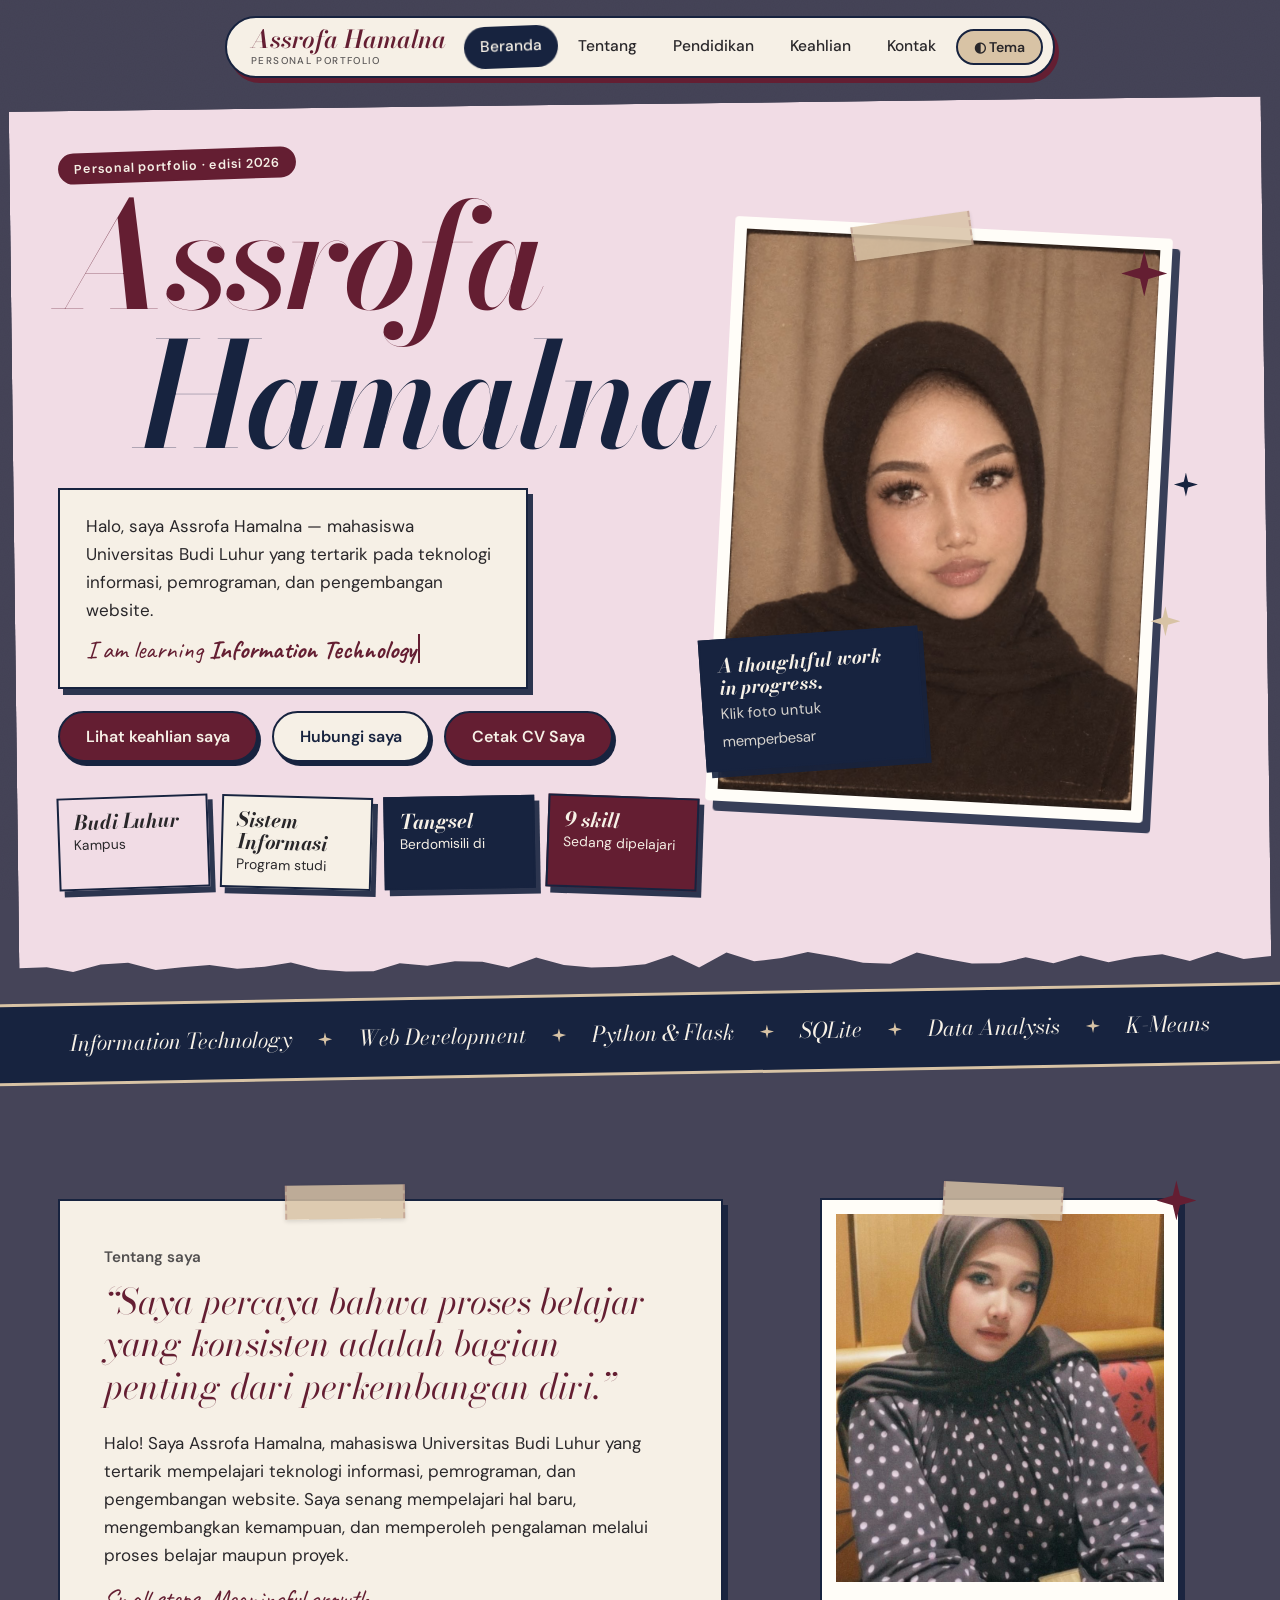
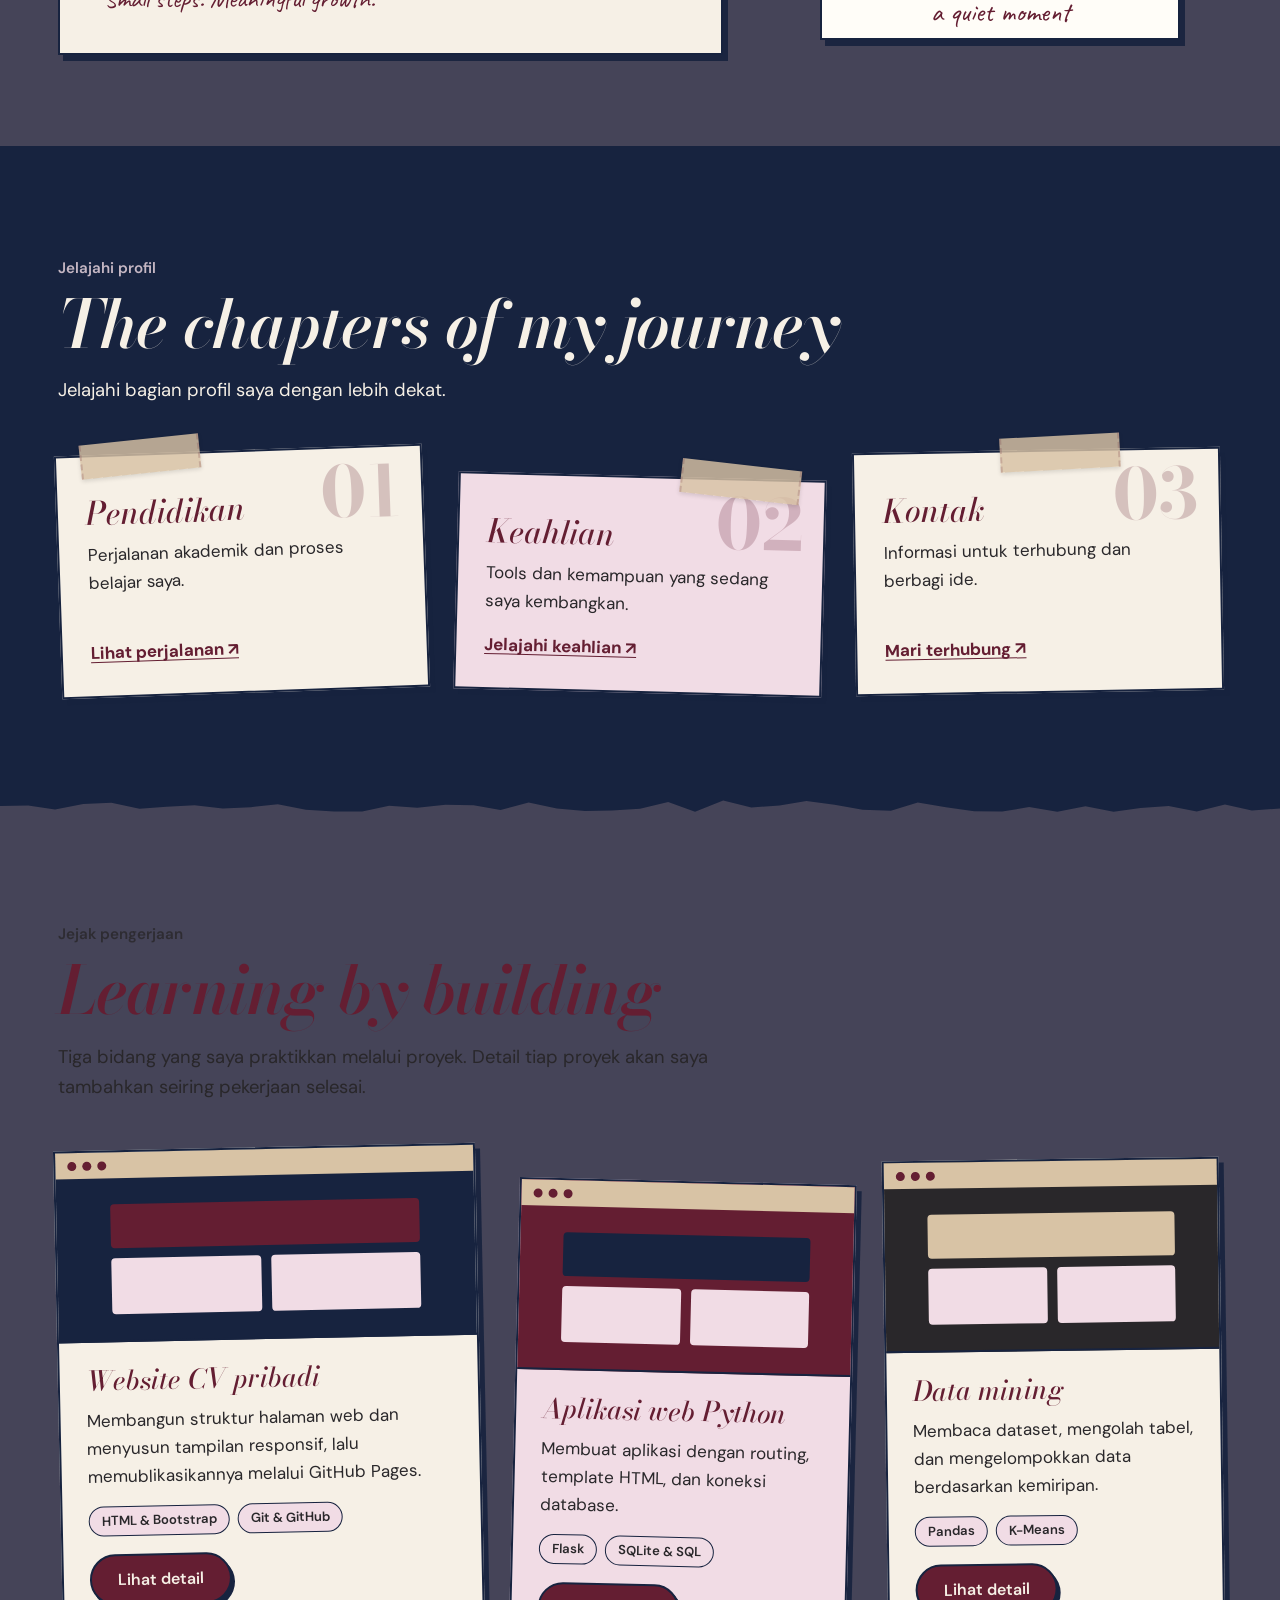
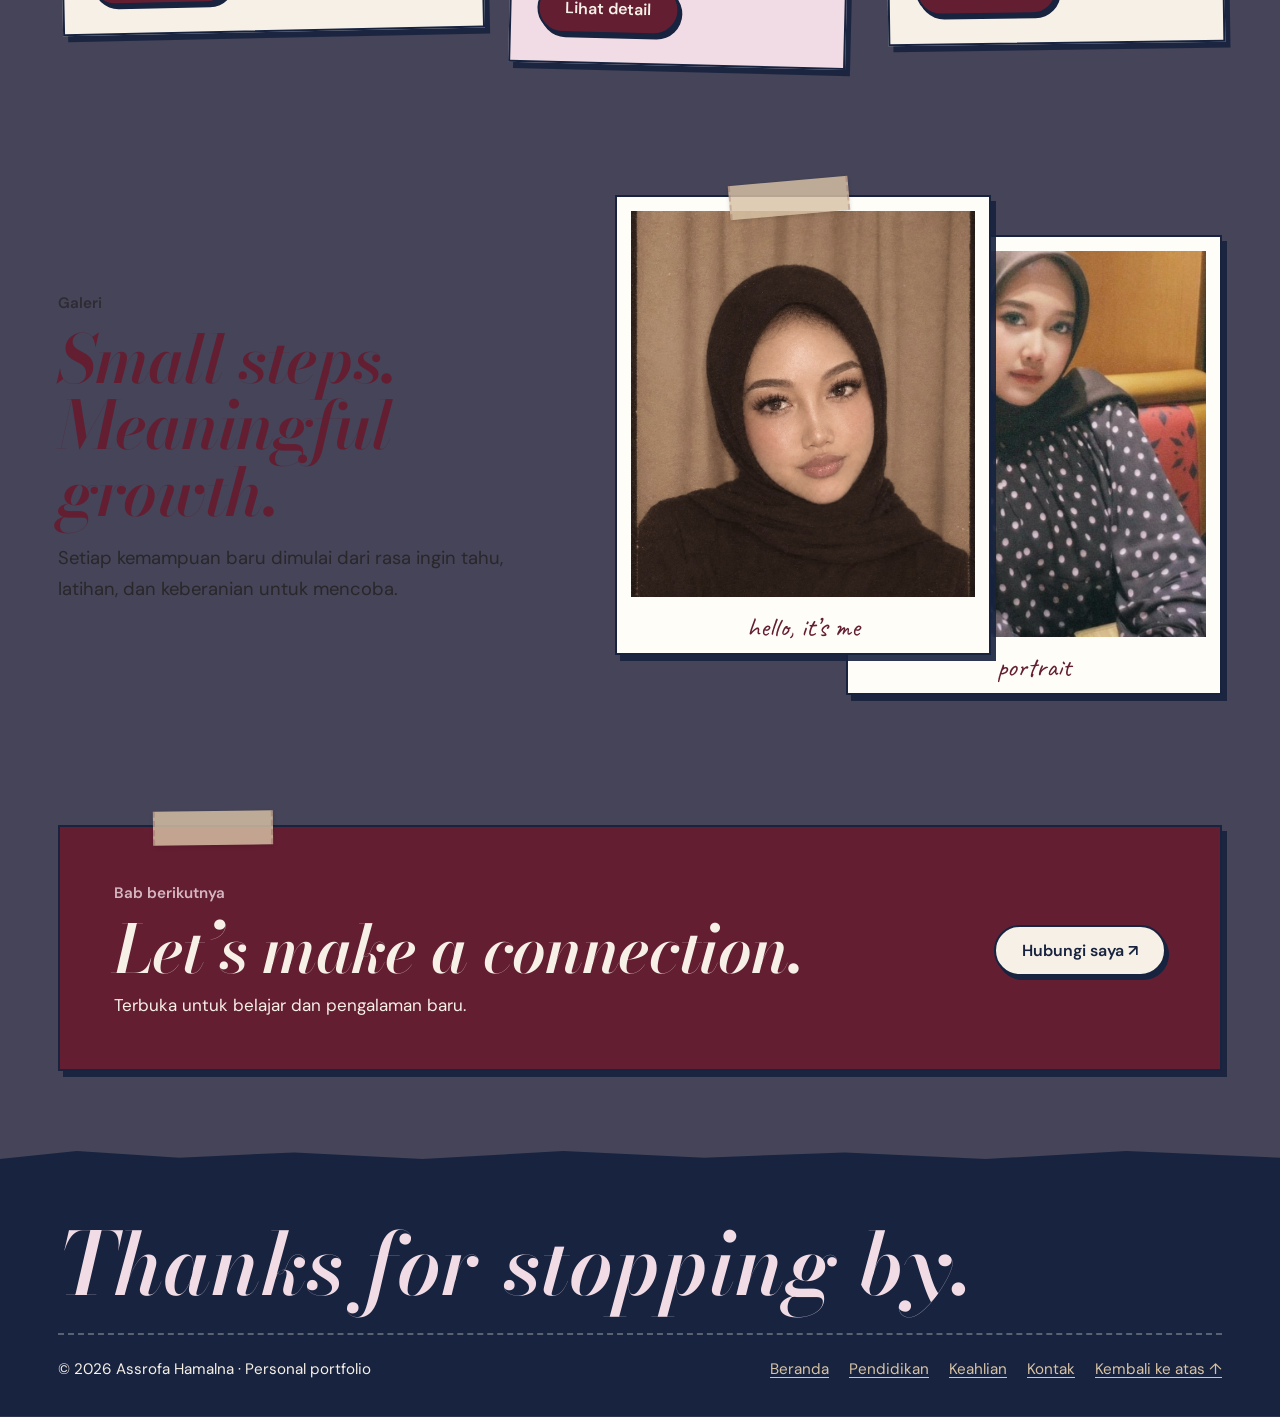
==== commit ef448757: "Tambahkan fitur cetak CV" ====
--- a/index.html
+++ b/index.html
@@ -13,6 +13,16 @@
 <link href="css/style.css" rel="stylesheet">
 </head>
 <body id="top">
+  <div id="portfolio-intro" aria-label="Portfolio loading">
+    <div class="intro-content">
+        <h1>Assrofa Hamalna</h1>
+        <p>PORTFOLIO LOADING</p>
+        <div class="intro-progress">
+            <span></span>
+        </div>
+    </div>
+</div>
+
 <a class="sr-only" href="#konten">Lewati ke konten</a>
 <div class="progress" id="progress"></div>
 <nav class="nav" id="siteNav" aria-label="Navigasi utama">
@@ -42,6 +52,7 @@
       <div class="cta-row">
         <a class="btn solid" href="skill.html">Lihat keahlian saya</a>
         <a class="btn line" href="kontak.html">Hubungi saya</a>
+        <a class="btn solid" href="cv-print.html">Cetak CV Saya</a>
       </div>
       <div class="facts">
         <div class="paper blush fact"><b>Budi Luhur</b>Kampus</div>
--- a/css/style.css
+++ b/css/style.css
@@ -332,3 +332,89 @@
   .x-btn{top:-14px;right:-8px}
 }
 @media (prefers-reduced-motion:reduce){html{scroll-behavior:auto}*{animation:none!important;transition:none!important}}
+
+/* INTRO PORTFOLIO */
+#portfolio-intro {
+    position: fixed;
+    inset: 0;
+    z-index: 99999;
+    display: flex;
+    align-items: center;
+    justify-content: center;
+    background: #faf8f5;
+    opacity: 1;
+    visibility: visible;
+    transition: opacity 0.8s ease, visibility 0.8s ease;
+}
+
+#portfolio-intro .intro-content {
+    width: min(85%, 420px);
+    text-align: center;
+    animation: introAppear 0.9s ease both;
+}
+
+#portfolio-intro h1 {
+    margin: 0 0 12px;
+    color: #641e32;
+    font-family: "Bodoni Moda", Georgia, serif;
+    font-size: clamp(28px, 5vw, 42px);
+    font-weight: 700;
+}
+
+#portfolio-intro p {
+    margin: 0 0 22px;
+    color: #192744;
+    font-family: "DM Sans", sans-serif;
+    font-size: 11px;
+    font-weight: 700;
+    letter-spacing: 5px;
+}
+
+#portfolio-intro .intro-progress {
+    width: 100%;
+    height: 3px;
+    overflow: hidden;
+    background: #e6dfd8;
+}
+
+#portfolio-intro .intro-progress span {
+    display: block;
+    width: 40%;
+    height: 100%;
+    background: #641e32;
+    animation: introLoading 1.5s ease-in-out forwards;
+}
+
+#portfolio-intro.intro-hidden {
+    opacity: 0;
+    visibility: hidden;
+    pointer-events: none;
+}
+
+@keyframes introAppear {
+    from {
+        opacity: 0;
+        transform: translateY(12px);
+    }
+    to {
+        opacity: 1;
+        transform: translateY(0);
+    }
+}
+
+@keyframes introLoading {
+    from { width: 0; }
+    to { width: 100%; }
+}
+
+@media (prefers-reduced-motion: reduce) {
+    #portfolio-intro,
+    #portfolio-intro .intro-content {
+        animation: none;
+        transition: none;
+    }
+
+    #portfolio-intro .intro-progress span {
+        animation-duration: 0.2s;
+    }
+}
